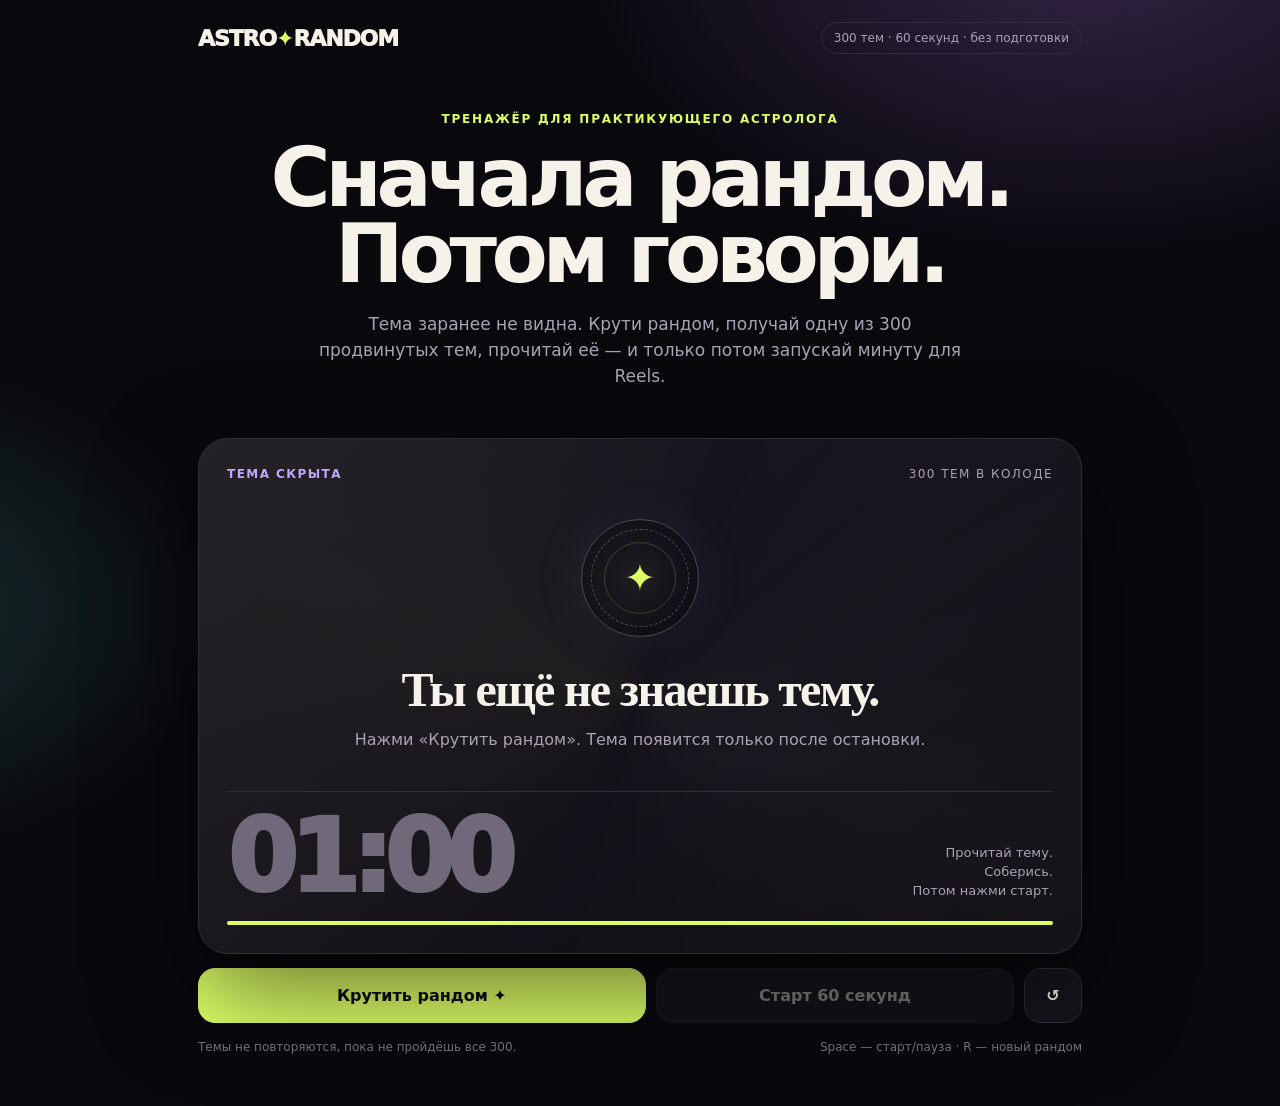
==== index.html @ f0e0048f "Turn Astro Speak into 300-topic random spinner" ====
<!doctype html>
<html lang="ru">
<head>
<meta charset="utf-8">
<meta name="viewport" content="width=device-width,initial-scale=1,viewport-fit=cover">
<meta name="theme-color" content="#09080d">
<title>Астрология Рандом — 300 тем для Reels</title>
<meta name="description" content="Рандомайзер из 300 продвинутых астрологических тем: вытягивай тему и говори 60 секунд.">
<style>
:root{
  --bg:#09080d;--panel:#15121b;--panel2:#1d1825;--text:#f6f1e9;--muted:#aaa2b3;
  --line:#332c3d;--acid:#ddff66;--hot:#ff756d;--violet:#bea8ff;--gold:#ffd37b;
}
*{box-sizing:border-box}
html{background:var(--bg)}
body{margin:0;min-height:100vh;color:var(--text);background:
radial-gradient(850px 520px at 85% -5%,#332546 0%,transparent 62%),
radial-gradient(700px 480px at -12% 55%,#173030 0%,transparent 55%),var(--bg);
font-family:Inter,ui-sans-serif,system-ui,-apple-system,BlinkMacSystemFont,"Segoe UI",sans-serif}
button{font:inherit}
.wrap{max-width:920px;margin:0 auto;padding:22px 18px 50px}
header{display:flex;align-items:center;justify-content:space-between;gap:16px}
.brand{font-weight:950;letter-spacing:-.05em;font-size:22px}.brand b{color:var(--acid)}
.badge{border:1px solid var(--line);border-radius:999px;color:var(--muted);font-size:12px;padding:8px 12px}
.hero{text-align:center;padding:58px 0 26px}
.kicker{color:var(--acid);font-size:12px;letter-spacing:.15em;text-transform:uppercase;font-weight:900}
h1{font-size:clamp(42px,8vw,82px);line-height:.93;letter-spacing:-.065em;margin:14px auto 18px;max-width:820px}
.lead{font-size:17px;line-height:1.55;color:var(--muted);max-width:650px;margin:0 auto}
.game{margin-top:22px}
.stage{position:relative;min-height:470px;border:1px solid var(--line);border-radius:30px;padding:28px;overflow:hidden;
background:linear-gradient(145deg,rgba(29,25,37,.98),rgba(13,12,17,.99));box-shadow:0 38px 100px #0008}
.stage:before{content:"";position:absolute;inset:-35%;background:conic-gradient(from 20deg,transparent,#ffffff08,transparent,#dfff660b,transparent);animation:ambient 14s linear infinite;pointer-events:none}
@keyframes ambient{to{transform:rotate(360deg)}}
.topline{position:relative;z-index:2;display:flex;justify-content:space-between;gap:16px;color:var(--muted);font-size:12px;text-transform:uppercase;letter-spacing:.12em}
.topline strong{color:var(--violet)}
.center{position:relative;z-index:2;min-height:310px;display:flex;flex-direction:column;align-items:center;justify-content:center;text-align:center}
.orb{width:118px;height:118px;border-radius:50%;border:1px solid #51465e;display:grid;place-items:center;margin-bottom:28px;position:relative;
box-shadow:inset 0 0 35px #0007,0 0 60px #bea8ff12}
.orb:before,.orb:after{content:"";position:absolute;border-radius:50%;border:1px dashed #554861}
.orb:before{inset:9px}.orb:after{inset:22px;border-style:solid;border-color:#dfff6633}
.orb .glyph{font-size:38px;color:var(--acid);filter:drop-shadow(0 0 14px #dfff6644)}
.orb.spinning{animation:spin .48s linear infinite}
.orb.spinning:before{animation:spinReverse .8s linear infinite}
@keyframes spin{to{transform:rotate(360deg)}}@keyframes spinReverse{to{transform:rotate(-360deg)}}
.hidden-copy{max-width:650px}
.hidden-copy h2{font-family:Georgia,"Times New Roman",serif;font-size:clamp(30px,5vw,48px);line-height:1.06;margin:0 0 12px;letter-spacing:-.035em}
.hidden-copy p{margin:0;color:var(--muted);line-height:1.5}
.topic{font-family:Georgia,"Times New Roman",serif;font-size:clamp(29px,5vw,48px);line-height:1.08;letter-spacing:-.035em;max-width:780px;margin:0}
.topic.scramble{color:#d6cedd;filter:blur(1.5px);opacity:.75}
.category{margin-top:18px;color:var(--violet);font-size:12px;font-weight:900;letter-spacing:.12em;text-transform:uppercase}
.timerbox{position:relative;z-index:2;border-top:1px solid var(--line);padding-top:23px;display:flex;align-items:flex-end;justify-content:space-between;gap:18px}
.timer{font-variant-numeric:tabular-nums;font-size:clamp(58px,10vw,100px);font-weight:950;letter-spacing:-.075em;line-height:.86;color:#716979;transition:.18s}
.timer.ready{color:var(--text)}.timer.danger{color:var(--hot)}
.timerhint{text-align:right;color:var(--muted);font-size:13px;line-height:1.45}
.progress{position:relative;z-index:2;height:4px;background:#26212d;border-radius:99px;overflow:hidden;margin-top:20px}
.bar{height:100%;width:100%;background:var(--acid);transform-origin:left;transition:width .25s linear}
.actions{display:grid;grid-template-columns:1.25fr 1fr auto;gap:10px;margin-top:14px}
.btn{border-radius:17px;padding:17px 18px;font-weight:900;cursor:pointer;border:1px solid var(--line);transition:.18s}
.btn:disabled{opacity:.38;cursor:not-allowed}
.spinbtn{background:var(--acid);color:#0c0b0e;border-color:var(--acid)}
.spinbtn:active:not(:disabled){transform:scale(.99)}
.startbtn{background:#211b29;color:var(--text)}
.startbtn.running{background:var(--hot);color:#120909;border-color:var(--hot)}
.resetbtn{background:#17141c;color:var(--text);width:58px}
.under{display:flex;justify-content:space-between;gap:14px;margin-top:16px;color:#7c7482;font-size:12px;line-height:1.45}
.toast{position:fixed;left:50%;bottom:24px;transform:translate(-50%,20px);opacity:0;pointer-events:none;background:#f4efe7;color:#111;padding:10px 14px;border-radius:12px;font-size:13px;font-weight:900;transition:.2s;z-index:20}
.toast.show{opacity:1;transform:translate(-50%,0)}
@media(max-width:660px){
  .wrap{padding:17px 14px 38px}.hero{padding-top:42px}.badge{display:none}.stage{min-height:500px;border-radius:24px;padding:22px 18px}
  .center{min-height:335px}.orb{width:100px;height:100px}.timerhint{display:none}.actions{grid-template-columns:1fr 1fr}.spinbtn{grid-column:1/-1}.resetbtn{width:auto}
  .under{display:none}
}
</style>
</head>
<body>
<main class="wrap">
<header><div class="brand">ASTRO<b>✦</b>RANDOM</div><div class="badge">300 тем · 60 секунд · без подготовки</div></header>

<section class="hero">
  <div class="kicker">Тренажёр для практикующего астролога</div>
  <h1>Сначала рандом.<br>Потом говори.</h1>
  <p class="lead">Тема заранее не видна. Крути рандом, получай одну из 300 продвинутых тем, прочитай её — и только потом запускай минуту для Reels.</p>
</section>

<section class="game">
  <div class="stage">
    <div class="topline"><strong id="status">тема скрыта</strong><span id="count">300 тем в колоде</span></div>

    <div class="center">
      <div class="orb" id="orb"><div class="glyph">✦</div></div>
      <div class="hidden-copy" id="hidden">
        <h2>Ты ещё не знаешь тему.</h2>
        <p>Нажми «Крутить рандом». Тема появится только после остановки.</p>
      </div>
      <div id="revealed" hidden>
        <div class="topic" id="topic"></div>
        <div class="category" id="category"></div>
      </div>
    </div>

    <div class="timerbox">
      <div class="timer" id="timer">01:00</div>
      <div class="timerhint">Прочитай тему.<br>Соберись.<br>Потом нажми старт.</div>
    </div>
    <div class="progress"><div class="bar" id="bar"></div></div>
  </div>

  <div class="actions">
    <button class="btn spinbtn" id="spin">Крутить рандом ✦</button>
    <button class="btn startbtn" id="start" disabled>Старт 60 секунд</button>
    <button class="btn resetbtn" id="reset" title="Сбросить таймер">↺</button>
  </div>
  <div class="under">
    <span>Темы не повторяются, пока не пройдёшь все 300.</span>
    <span>Space — старт/пауза · R — новый рандом</span>
  </div>
</section>
</main>
<div class="toast" id="toast">Минута закончилась ✦</div>

<script>
const concepts = [
["Натал","планета на Асценденте"],["Натал","управитель Асцендента"],["Натал","стеллиум"],["Натал","пустой дом"],["Натал","интерсептированный знак"],
["Натал","планета без мажорных аспектов"],["Натал","анаретический градус"],["Натал","ретроградная натальная планета"],["Натал","угловая планета"],["Натал","планета в падающем доме"],
["Достоинства","обитель"],["Достоинства","экзальтация"],["Достоинства","изгнание"],["Достоинства","падение"],["Достоинства","взаимная рецепция"],
["Достоинства","цепочка диспозиторов"],["Достоинства","финальный диспозитор"],["Достоинства","сожжение"],["Достоинства","казими"],["Достоинства","планета вне лучей"],
["Аспекты","соединение"],["Аспекты","оппозиция"],["Аспекты","квадрат"],["Аспекты","трин"],["Аспекты","секстиль"],
["Аспекты","аппликационный аспект"],["Аспекты","сепарационный аспект"],["Аспекты","конфигурация тау-квадрат"],["Аспекты","большой тригон"],["Аспекты","йод"],
["Прогностика","транзит Сатурна"],["Прогностика","транзит Урана"],["Прогностика","транзит Нептуна"],["Прогностика","транзит Плутона"],["Прогностика","возврат Сатурна"],
["Прогностика","соляр"],["Прогностика","вторичные прогрессии"],["Прогностика","солярная дуга"],["Прогностика","годовые профекции"],["Прогностика","затмения"],
["Отношения","синастрия"],["Отношения","планеты партнёра в домах"],["Отношения","аспекты Венера—Марс"],["Отношения","аспекты Луна—Сатурн"],["Отношения","аспекты Меркурия в синастрии"],
["Отношения","композит"],["Отношения","карта Дэвисона"],["Отношения","Сатурн в синастрии"],["Отношения","лунные узлы в синастрии"],["Отношения","напряжённая синастрия"]
];

const angles = [
  function(x){return "Когда " + x + " переоценивают и начинают видеть в нём больше, чем карта реально показывает?";},
  function(x){return "В каком случае " + x + " недооценивают, хотя именно он меняет всю интерпретацию карты?";},
  function(x){return "Как объяснить клиенту " + x + " без астрологического жаргона и без потери смысла?";},
  function(x){return "Приведи пример, где " + x + " проявляется парадоксально и совсем не так, как ожидает новичок.";},
  function(x){return "Какой популярный миф про " + x + " ты бы разобрала публично — и чем заменила бы упрощённую трактовку?";},
  function(x){return "Какой контекст сильнее всего меняет трактовку такого показателя, как " + x + "?";}
];

const topics = [];
concepts.forEach(function(c){
  angles.forEach(function(make){
    topics.push({category:c[0], text:make(c[1])});
  });
});

let used = new Set();
let currentIndex = null;
let left = 60;
let ticking = false;
let timerId = null;
let spinning = false;

const $ = function(id){return document.getElementById(id);};

function formatTime(n){
  return "00:" + String(n).padStart(2,"0");
}
function renderTimer(){
  $("timer").textContent = left === 60 ? "01:00" : formatTime(left);
  $("timer").classList.toggle("danger", left <= 10 && left < 60);
  $("bar").style.width = (left/60*100) + "%";
}
function stopTimer(){
  clearInterval(timerId);
  timerId = null;
  ticking = false;
  $("start").classList.remove("running");
  $("start").textContent = left === 60 ? "Старт 60 секунд" : "Продолжить";
}
function resetTimer(){
  stopTimer();
  left = 60;
  renderTimer();
  $("start").textContent = "Старт 60 секунд";
}
function chooseUnused(){
  let available = [];
  for(let i=0;i<topics.length;i++){ if(!used.has(i)) available.push(i); }
  if(!available.length){ used.clear(); available = topics.map(function(_,i){return i;}); }
  return available[Math.floor(Math.random()*available.length)];
}
function fakeTopic(){
  return topics[Math.floor(Math.random()*topics.length)].text;
}
function spin(){
  if(spinning) return;
  spinning = true;
  resetTimer();
  $("start").disabled = true;
  $("spin").disabled = true;
  $("status").textContent = "крутим рандом…";
  $("hidden").hidden = true;
  $("revealed").hidden = false;
  $("category").textContent = "";
  $("topic").classList.add("scramble");
  $("orb").classList.add("spinning");

  let ticks = 0;
  const shuffle = setInterval(function(){
    $("topic").textContent = fakeTopic();
    ticks++;
    if(ticks >= 13){
      clearInterval(shuffle);
      currentIndex = chooseUnused();
      used.add(currentIndex);
      const item = topics[currentIndex];
      $("topic").textContent = item.text;
      $("topic").classList.remove("scramble");
      $("category").textContent = item.category;
      $("status").textContent = "тема выпала";
      $("count").textContent = "осталось без повторов: " + (topics.length - used.size);
      $("orb").classList.remove("spinning");
      $("start").disabled = false;
      $("spin").disabled = false;
      $("spin").textContent = "Крутить ещё ✦";
      $("timer").classList.add("ready");
      spinning = false;
    }
  },105);
}
function toggleTimer(){
  if($("start").disabled || spinning) return;
  if(ticking){ stopTimer(); return; }
  if(left <= 0){ left = 60; renderTimer(); }
  ticking = true;
  $("start").textContent = "Пауза";
  $("start").classList.add("running");
  timerId = setInterval(function(){
    left--;
    renderTimer();
    if(left <= 0){
      clearInterval(timerId);
      timerId = null;
      ticking = false;
      $("start").classList.remove("running");
      $("start").textContent = "Ещё дубль";
      showToast();
      if(navigator.vibrate) navigator.vibrate([120,80,120]);
    }
  },1000);
}
function showToast(){
  const t = $("toast");
  t.classList.add("show");
  setTimeout(function(){t.classList.remove("show");},2200);
}

$("spin").onclick = spin;
$("start").onclick = toggleTimer;
$("reset").onclick = resetTimer;
document.addEventListener("keydown",function(e){
  if(e.code === "Space"){ e.preventDefault(); toggleTimer(); }
  if(e.key.toLowerCase() === "r") spin();
});
renderTimer();
</script>
</body>
</html>
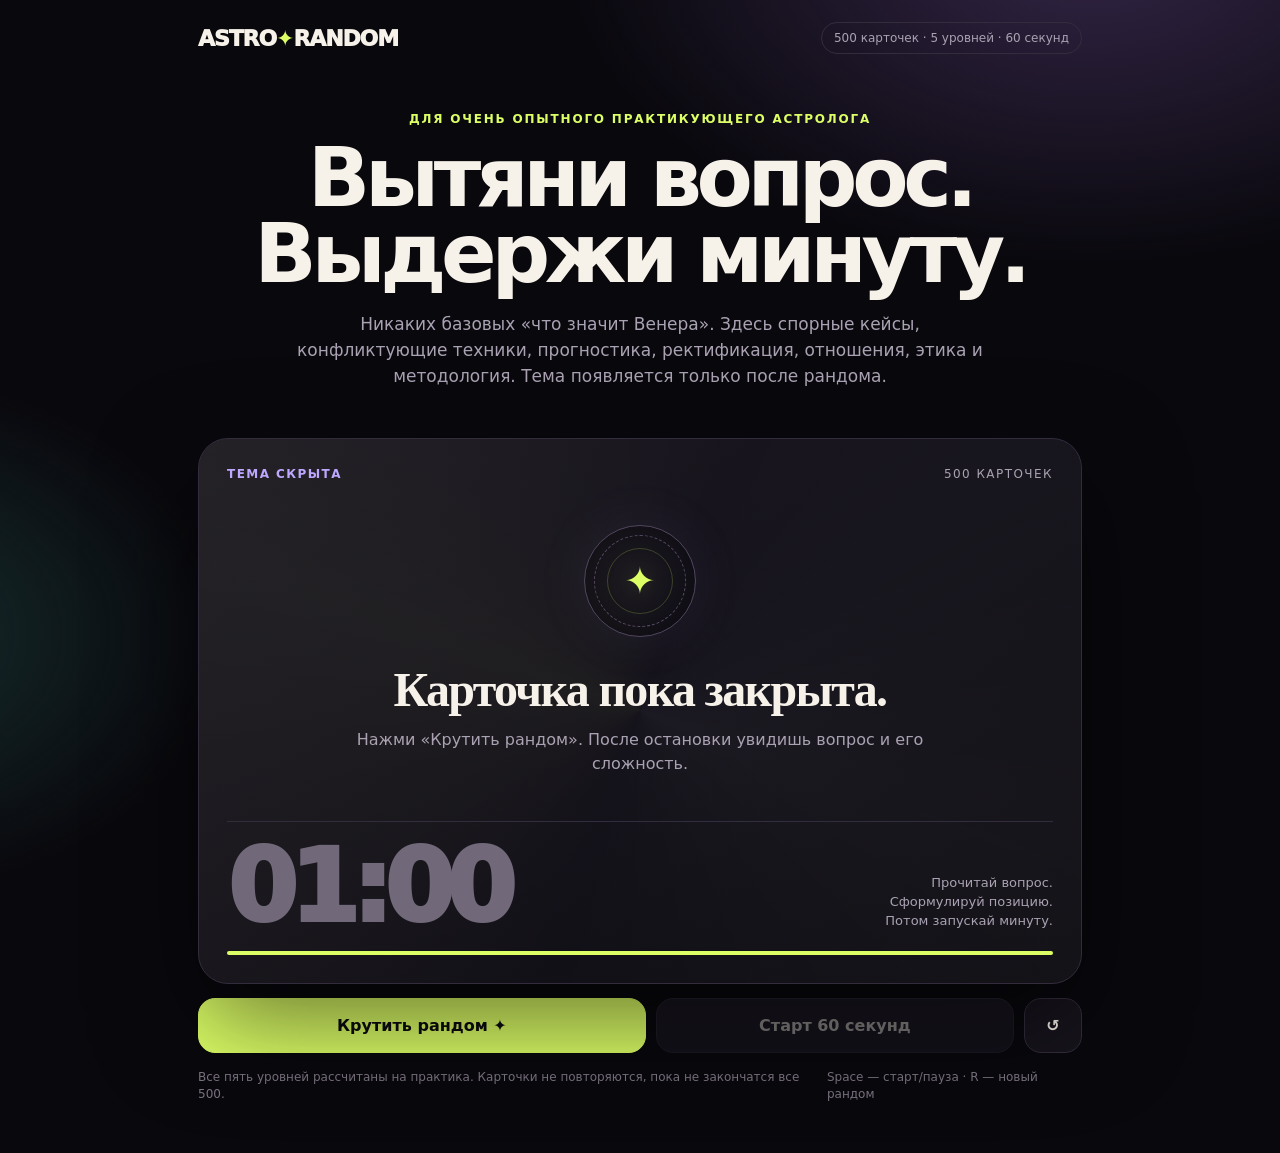
==== commit f30ee569: "Expand expert deck to 500 cards with five difficulty levels" ====
--- a/index.html
+++ b/index.html
@@ -4,114 +4,90 @@
 <meta charset="utf-8">
 <meta name="viewport" content="width=device-width,initial-scale=1,viewport-fit=cover">
 <meta name="theme-color" content="#09080d">
-<title>Астрология Рандом — 300 тем для Reels</title>
-<meta name="description" content="Рандомайзер из 300 продвинутых астрологических тем: вытягивай тему и говори 60 секунд.">
+<title>Astro Random — 500 тем для сильного астролога</title>
+<meta name="description" content="500 сложных тем для практикующего астролога: случайный вопрос, пять уровней сложности и 60 секунд на ответ.">
 <style>
-:root{
-  --bg:#09080d;--panel:#15121b;--panel2:#1d1825;--text:#f6f1e9;--muted:#aaa2b3;
-  --line:#332c3d;--acid:#ddff66;--hot:#ff756d;--violet:#bea8ff;--gold:#ffd37b;
-}
+:root{--bg:#09080d;--panel:#15121b;--text:#f6f1e9;--muted:#aaa2b3;--line:#332c3d;--acid:#ddff66;--hot:#ff756d;--violet:#bea8ff}
 *{box-sizing:border-box}
 html{background:var(--bg)}
 body{margin:0;min-height:100vh;color:var(--text);background:
 radial-gradient(850px 520px at 85% -5%,#332546 0%,transparent 62%),
 radial-gradient(700px 480px at -12% 55%,#173030 0%,transparent 55%),var(--bg);
 font-family:Inter,ui-sans-serif,system-ui,-apple-system,BlinkMacSystemFont,"Segoe UI",sans-serif}
-button{font:inherit}
-.wrap{max-width:920px;margin:0 auto;padding:22px 18px 50px}
+button{font:inherit}.wrap{max-width:920px;margin:0 auto;padding:22px 18px 50px}
 header{display:flex;align-items:center;justify-content:space-between;gap:16px}
 .brand{font-weight:950;letter-spacing:-.05em;font-size:22px}.brand b{color:var(--acid)}
 .badge{border:1px solid var(--line);border-radius:999px;color:var(--muted);font-size:12px;padding:8px 12px}
-.hero{text-align:center;padding:58px 0 26px}
-.kicker{color:var(--acid);font-size:12px;letter-spacing:.15em;text-transform:uppercase;font-weight:900}
+.hero{text-align:center;padding:58px 0 26px}.kicker{color:var(--acid);font-size:12px;letter-spacing:.15em;text-transform:uppercase;font-weight:900}
 h1{font-size:clamp(42px,8vw,82px);line-height:.93;letter-spacing:-.065em;margin:14px auto 18px;max-width:820px}
-.lead{font-size:17px;line-height:1.55;color:var(--muted);max-width:650px;margin:0 auto}
+.lead{font-size:17px;line-height:1.55;color:var(--muted);max-width:690px;margin:0 auto}
 .game{margin-top:22px}
-.stage{position:relative;min-height:470px;border:1px solid var(--line);border-radius:30px;padding:28px;overflow:hidden;
-background:linear-gradient(145deg,rgba(29,25,37,.98),rgba(13,12,17,.99));box-shadow:0 38px 100px #0008}
+.stage{position:relative;min-height:500px;border:1px solid var(--line);border-radius:30px;padding:28px;overflow:hidden;background:linear-gradient(145deg,rgba(29,25,37,.98),rgba(13,12,17,.99));box-shadow:0 38px 100px #0008}
 .stage:before{content:"";position:absolute;inset:-35%;background:conic-gradient(from 20deg,transparent,#ffffff08,transparent,#dfff660b,transparent);animation:ambient 14s linear infinite;pointer-events:none}
 @keyframes ambient{to{transform:rotate(360deg)}}
 .topline{position:relative;z-index:2;display:flex;justify-content:space-between;gap:16px;color:var(--muted);font-size:12px;text-transform:uppercase;letter-spacing:.12em}
 .topline strong{color:var(--violet)}
-.center{position:relative;z-index:2;min-height:310px;display:flex;flex-direction:column;align-items:center;justify-content:center;text-align:center}
-.orb{width:118px;height:118px;border-radius:50%;border:1px solid #51465e;display:grid;place-items:center;margin-bottom:28px;position:relative;
-box-shadow:inset 0 0 35px #0007,0 0 60px #bea8ff12}
-.orb:before,.orb:after{content:"";position:absolute;border-radius:50%;border:1px dashed #554861}
-.orb:before{inset:9px}.orb:after{inset:22px;border-style:solid;border-color:#dfff6633}
+.center{position:relative;z-index:2;min-height:340px;display:flex;flex-direction:column;align-items:center;justify-content:center;text-align:center}
+.orb{width:112px;height:112px;border-radius:50%;border:1px solid #51465e;display:grid;place-items:center;margin-bottom:28px;position:relative;box-shadow:inset 0 0 35px #0007,0 0 60px #bea8ff12}
+.orb:before,.orb:after{content:"";position:absolute;border-radius:50%;border:1px dashed #554861}.orb:before{inset:9px}.orb:after{inset:22px;border-style:solid;border-color:#dfff6633}
 .orb .glyph{font-size:38px;color:var(--acid);filter:drop-shadow(0 0 14px #dfff6644)}
-.orb.spinning{animation:spin .48s linear infinite}
-.orb.spinning:before{animation:spinReverse .8s linear infinite}
+.orb.spinning{animation:spin .48s linear infinite}.orb.spinning:before{animation:spinReverse .8s linear infinite}
 @keyframes spin{to{transform:rotate(360deg)}}@keyframes spinReverse{to{transform:rotate(-360deg)}}
-.hidden-copy{max-width:650px}
-.hidden-copy h2{font-family:Georgia,"Times New Roman",serif;font-size:clamp(30px,5vw,48px);line-height:1.06;margin:0 0 12px;letter-spacing:-.035em}
+.hidden-copy{max-width:650px}.hidden-copy h2{font-family:Georgia,"Times New Roman",serif;font-size:clamp(30px,5vw,48px);line-height:1.06;margin:0 0 12px;letter-spacing:-.035em}
 .hidden-copy p{margin:0;color:var(--muted);line-height:1.5}
-.topic{font-family:Georgia,"Times New Roman",serif;font-size:clamp(29px,5vw,48px);line-height:1.08;letter-spacing:-.035em;max-width:780px;margin:0}
-.topic.scramble{color:#d6cedd;filter:blur(1.5px);opacity:.75}
-.category{margin-top:18px;color:var(--violet);font-size:12px;font-weight:900;letter-spacing:.12em;text-transform:uppercase}
+.topic{font-family:Georgia,"Times New Roman",serif;font-size:clamp(27px,4.8vw,45px);line-height:1.1;letter-spacing:-.035em;max-width:800px;margin:0}
+.topic.scramble{color:#d6cedd;filter:blur(1.5px);opacity:.72}
+.difficulty{display:inline-flex;margin-top:20px;padding:8px 12px;border:1px solid #5a4d69;border-radius:999px;color:var(--violet);font-size:12px;font-weight:950;letter-spacing:.11em;text-transform:uppercase}
 .timerbox{position:relative;z-index:2;border-top:1px solid var(--line);padding-top:23px;display:flex;align-items:flex-end;justify-content:space-between;gap:18px}
-.timer{font-variant-numeric:tabular-nums;font-size:clamp(58px,10vw,100px);font-weight:950;letter-spacing:-.075em;line-height:.86;color:#716979;transition:.18s}
-.timer.ready{color:var(--text)}.timer.danger{color:var(--hot)}
+.timer{font-variant-numeric:tabular-nums;font-size:clamp(58px,10vw,100px);font-weight:950;letter-spacing:-.075em;line-height:.86;color:#716979;transition:.18s}.timer.ready{color:var(--text)}.timer.danger{color:var(--hot)}
 .timerhint{text-align:right;color:var(--muted);font-size:13px;line-height:1.45}
-.progress{position:relative;z-index:2;height:4px;background:#26212d;border-radius:99px;overflow:hidden;margin-top:20px}
-.bar{height:100%;width:100%;background:var(--acid);transform-origin:left;transition:width .25s linear}
+.progress{position:relative;z-index:2;height:4px;background:#26212d;border-radius:99px;overflow:hidden;margin-top:20px}.bar{height:100%;width:100%;background:var(--acid);transform-origin:left;transition:width .25s linear}
 .actions{display:grid;grid-template-columns:1.25fr 1fr auto;gap:10px;margin-top:14px}
-.btn{border-radius:17px;padding:17px 18px;font-weight:900;cursor:pointer;border:1px solid var(--line);transition:.18s}
-.btn:disabled{opacity:.38;cursor:not-allowed}
-.spinbtn{background:var(--acid);color:#0c0b0e;border-color:var(--acid)}
-.spinbtn:active:not(:disabled){transform:scale(.99)}
-.startbtn{background:#211b29;color:var(--text)}
-.startbtn.running{background:var(--hot);color:#120909;border-color:var(--hot)}
+.btn{border-radius:17px;padding:17px 18px;font-weight:900;cursor:pointer;border:1px solid var(--line);transition:.18s}.btn:disabled{opacity:.38;cursor:not-allowed}
+.spinbtn{background:var(--acid);color:#0c0b0e;border-color:var(--acid)}.spinbtn:active:not(:disabled){transform:scale(.99)}
+.startbtn{background:#211b29;color:var(--text)}.startbtn.running{background:var(--hot);color:#120909;border-color:var(--hot)}
 .resetbtn{background:#17141c;color:var(--text);width:58px}
 .under{display:flex;justify-content:space-between;gap:14px;margin-top:16px;color:#7c7482;font-size:12px;line-height:1.45}
-.toast{position:fixed;left:50%;bottom:24px;transform:translate(-50%,20px);opacity:0;pointer-events:none;background:#f4efe7;color:#111;padding:10px 14px;border-radius:12px;font-size:13px;font-weight:900;transition:.2s;z-index:20}
-.toast.show{opacity:1;transform:translate(-50%,0)}
-@media(max-width:660px){
-  .wrap{padding:17px 14px 38px}.hero{padding-top:42px}.badge{display:none}.stage{min-height:500px;border-radius:24px;padding:22px 18px}
-  .center{min-height:335px}.orb{width:100px;height:100px}.timerhint{display:none}.actions{grid-template-columns:1fr 1fr}.spinbtn{grid-column:1/-1}.resetbtn{width:auto}
-  .under{display:none}
-}
+.toast{position:fixed;left:50%;bottom:24px;transform:translate(-50%,20px);opacity:0;pointer-events:none;background:#f4efe7;color:#111;padding:10px 14px;border-radius:12px;font-size:13px;font-weight:900;transition:.2s;z-index:20}.toast.show{opacity:1;transform:translate(-50%,0)}
+@media(max-width:660px){.wrap{padding:17px 14px 38px}.hero{padding-top:42px}.badge{display:none}.stage{min-height:520px;border-radius:24px;padding:22px 18px}.center{min-height:360px}.orb{width:96px;height:96px}.timerhint{display:none}.actions{grid-template-columns:1fr 1fr}.spinbtn{grid-column:1/-1}.resetbtn{width:auto}.under{display:none}}
 </style>
 </head>
 <body>
 <main class="wrap">
-<header><div class="brand">ASTRO<b>✦</b>RANDOM</div><div class="badge">300 тем · 60 секунд · без подготовки</div></header>
-
+<header><div class="brand">ASTRO<b>✦</b>RANDOM</div><div class="badge">500 карточек · 5 уровней · 60 секунд</div></header>
 <section class="hero">
-  <div class="kicker">Тренажёр для практикующего астролога</div>
-  <h1>Сначала рандом.<br>Потом говори.</h1>
-  <p class="lead">Тема заранее не видна. Крути рандом, получай одну из 300 продвинутых тем, прочитай её — и только потом запускай минуту для Reels.</p>
+  <div class="kicker">Для очень опытного практикующего астролога</div>
+  <h1>Вытяни вопрос.<br>Выдержи минуту.</h1>
+  <p class="lead">Никаких базовых «что значит Венера». Здесь спорные кейсы, конфликтующие техники, прогностика, ректификация, отношения, этика и методология. Тема появляется только после рандома.</p>
 </section>
 
 <section class="game">
   <div class="stage">
-    <div class="topline"><strong id="status">тема скрыта</strong><span id="count">300 тем в колоде</span></div>
-
+    <div class="topline"><strong id="status">тема скрыта</strong><span id="count">500 карточек</span></div>
     <div class="center">
       <div class="orb" id="orb"><div class="glyph">✦</div></div>
       <div class="hidden-copy" id="hidden">
-        <h2>Ты ещё не знаешь тему.</h2>
-        <p>Нажми «Крутить рандом». Тема появится только после остановки.</p>
+        <h2>Карточка пока закрыта.</h2>
+        <p>Нажми «Крутить рандом». После остановки увидишь вопрос и его сложность.</p>
       </div>
       <div id="revealed" hidden>
         <div class="topic" id="topic"></div>
-        <div class="category" id="category"></div>
+        <div class="difficulty" id="difficulty"></div>
       </div>
     </div>
-
     <div class="timerbox">
       <div class="timer" id="timer">01:00</div>
-      <div class="timerhint">Прочитай тему.<br>Соберись.<br>Потом нажми старт.</div>
+      <div class="timerhint">Прочитай вопрос.<br>Сформулируй позицию.<br>Потом запускай минуту.</div>
     </div>
     <div class="progress"><div class="bar" id="bar"></div></div>
   </div>
-
   <div class="actions">
     <button class="btn spinbtn" id="spin">Крутить рандом ✦</button>
     <button class="btn startbtn" id="start" disabled>Старт 60 секунд</button>
     <button class="btn resetbtn" id="reset" title="Сбросить таймер">↺</button>
   </div>
   <div class="under">
-    <span>Темы не повторяются, пока не пройдёшь все 300.</span>
+    <span>Все пять уровней рассчитаны на практика. Карточки не повторяются, пока не закончатся все 500.</span>
     <span>Space — старт/пауза · R — новый рандом</span>
   </div>
 </section>
@@ -119,34 +95,200 @@
 <div class="toast" id="toast">Минута закончилась ✦</div>
 
 <script>
-const concepts = [
-["Натал","планета на Асценденте"],["Натал","управитель Асцендента"],["Натал","стеллиум"],["Натал","пустой дом"],["Натал","интерсептированный знак"],
-["Натал","планета без мажорных аспектов"],["Натал","анаретический градус"],["Натал","ретроградная натальная планета"],["Натал","угловая планета"],["Натал","планета в падающем доме"],
-["Достоинства","обитель"],["Достоинства","экзальтация"],["Достоинства","изгнание"],["Достоинства","падение"],["Достоинства","взаимная рецепция"],
-["Достоинства","цепочка диспозиторов"],["Достоинства","финальный диспозитор"],["Достоинства","сожжение"],["Достоинства","казими"],["Достоинства","планета вне лучей"],
-["Аспекты","соединение"],["Аспекты","оппозиция"],["Аспекты","квадрат"],["Аспекты","трин"],["Аспекты","секстиль"],
-["Аспекты","аппликационный аспект"],["Аспекты","сепарационный аспект"],["Аспекты","конфигурация тау-квадрат"],["Аспекты","большой тригон"],["Аспекты","йод"],
-["Прогностика","транзит Сатурна"],["Прогностика","транзит Урана"],["Прогностика","транзит Нептуна"],["Прогностика","транзит Плутона"],["Прогностика","возврат Сатурна"],
-["Прогностика","соляр"],["Прогностика","вторичные прогрессии"],["Прогностика","солярная дуга"],["Прогностика","годовые профекции"],["Прогностика","затмения"],
-["Отношения","синастрия"],["Отношения","планеты партнёра в домах"],["Отношения","аспекты Венера—Марс"],["Отношения","аспекты Луна—Сатурн"],["Отношения","аспекты Меркурия в синастрии"],
-["Отношения","композит"],["Отношения","карта Дэвисона"],["Отношения","Сатурн в синастрии"],["Отношения","лунные узлы в синастрии"],["Отношения","напряжённая синастрия"]
+const cores = [
+"дневная карта: Марс вне секты эссенциально силён, но стоит в двенадцатом доме и управляет десятым",
+"ночная карта: Сатурн вне секты угловой, в собственном знаке и связан с управителем Асцендента",
+"взаимная рецепция двух эссенциально слабых планет, одна угловая, другая кадентная",
+"финальный диспозитор силён по знаку, но поражён малефиком и не видит Асцендент",
+"цепочка диспозиторов замыкается в петлю из трёх планет без очевидного финального управителя",
+"управитель Асцендента в изгнании, но в угловом доме, в своей терме и получает точный трин от бенефика",
+"планета казими одновременно управляет восьмым домом и является господином года по профекции",
+"сожжённая планета находится в своём знаке и образует точный аспект с углом",
+"ретроградная планета управляет двумя ключевыми домами и в прогрессиях разворачивается директно",
+"планета без мажорных аспектов при этом управляет Асцендентом и МС",
+"планета вне границ склонения стоит на углу и повторяет тему в прогностике",
+"Луна без курса по одному определению, но с применяющимся аспектом по другому орбису",
+"аппликационный аспект есть по градусам, но отсутствует знаковое видение между планетами",
+"сепарационный аспект описывает событие точнее, чем ближайший аппликационный",
+"перевод света соединяет двух сигнификаторов, которые сами друг друга не видят",
+"собирание света происходит через планету, которая сама эссенциально слаба",
+"рефранация отменяет точный аспект буквально за минуты дуги",
+"запрет аспекту создаёт третья планета с неоднозначной ролью в вопросе",
+"антисcia даёт точное совпадение там, где обычных аспектов нет",
+"контрантисcia дублирует напряжение, уже видимое по управителям домов",
+"термы и триплицитет дают планете поддержку, которой не видно по обители и экзальтации",
+"планета одновременно в падении и в своей терме, но угловая и быстрая",
+"малефик в своём планетарном месте радости, но вне секты",
+"бенефик в кадентном доме в изгнании, но в сексте и поддержан рецепцией",
+"планета получает и бонификацию, и повреждение от разных факторов одинаковой точности",
+"управитель дома в отвращении к собственному дому по знакам",
+"управитель первого дома не видит Асцендент, но находится в первом доме по квадрантной системе",
+"целознаковый дом и квадрантный дом дают планете разные тематические роли",
+"смена системы домов переносит стеллиум через куспид и меняет карьерную интерпретацию",
+"производные дома дают ответ, противоречащий прямому чтению натальной карты",
+"Парс Фортуны силён по дому, но его управитель повреждён и ретрограден",
+"Парс Духа и Парс Фортуны активируются одновременно, но описывают разные жизненные сюжеты",
+"пренатальная сизигия попадает на натальный угол и включается дирекциями",
+"лунные узлы тесно соединены с управителями первого и седьмого домов",
+"интерсептированный знак содержит управителя МС и включается транзитом медленной планеты",
+"анаретический градус повторяется у управителя Асцендента и в прогрессиях",
+"фиксированная звезда в точном соединении с МС, но без повторения темы остальной картой",
+"несколько ярких звездных соединений создают соблазн объяснить ими всю биографию",
+"альмутен карты не совпадает ни с управителем Асцендента, ни с самой угловой планетой",
+"современный «доминирующий фактор» и традиционный иерархический подход дают разные центры карты",
+
+"годовая профекция выводит вперёд слабого натального управителя, а соляр делает его угловым",
+"управитель года в соляре силён, но транзиты к его натальной позиции противоречивы",
+"соляр при релокации радикально меняет углы, а реальные события уже частично начались до дня рождения",
+"возврат Солнца даёт яркую тему, которой нет ни в профекции, ни в дирекциях",
+"вторичная прогрессия Луны активирует тему за месяцы до точного внешнего события",
+"прогрессивная Луна меняет знак одновременно с точным транзитом Сатурна к углу",
+"прогрессивная планета разворачивается стационарно после десятилетий ретроградности",
+"прогрессивное новолуние начинается в период внешней стагнации, а не нового старта",
+"прогрессивное полнолуние совпадает с завершением цикла, но не с видимым событием",
+"солярная дуга к углу точна, но транзиты и профекции молчат",
+"солярная дуга и вторичная прогрессия дают один символ, но разные сроки",
+"первичная дирекция указывает событие на год раньше остальных техник",
+"профекция и фирдар одновременно активируют разных управителей одной темы",
+"зодиакальное освобождение даёт переход уровня, который субъективно ощущается как анти-кульминация",
+"лунар показывает событие точнее соляра, но противоречит общему годовому фону",
+"затмение попадает на натальную планету, но нет поддерживающих активаций управителей",
+"затмение активирует ось домов, которая уже включена профекцией и дирекцией",
+"медленный транзит проходит точку трижды, а событие происходит не на точности, а между проходами",
+"стационарный транзит медленной планеты создаёт долгий фон без одного очевидного события",
+"ретроградный проход транзита оказывается событийнее первого директного",
+"транзит Сатурна выглядит ограничивающим, но параллельно Юпитер расширяет ту же тему",
+"транзит Урана ломает структуру, которую соляр описывает как стабилизацию",
+"транзит Нептуна к управителю Асцендента совпадает и с творческим ростом, и с потерей ориентиров",
+"транзит Плутона к управителю МС идёт годы, но карьерный разворот происходит одномоментно",
+"возврат Сатурна проходит без кризиса, но с тихой сменой обязательств",
+"оппозиция Урана приходится на период добровольной стабильности и отказа от перемен",
+"возврат Юпитера совпадает с сокращением возможностей, а не расширением",
+"цикл Юпитер–Сатурн активирует натальную конфигурацию, но в личной жизни почти незаметен",
+"ингресс-карта описывает общественный фон, который плохо ложится на индивидуальные события клиента",
+"несколько прогностических техник дают одно окно, но каждая символизирует разный тип события",
+
+"в синастрии сильный Сатурн связывает пару, но одновременно создаёт хроническую фрустрацию",
+"аспекты Венера–Марс дают сильную химию, а управители первого и седьмого домов почти не связаны",
+"точные контакты Луны и Сатурна сочетают надёжность, страх и эмоциональную сдержанность",
+"лунные узлы в синастрии яркие, но бытовая совместимость по остальной карте слабая",
+"планеты партнёра заполняют седьмой дом, но управитель седьмого остаётся практически неактивным",
+"углы партнёров точно соединены, но личные планеты почти не аспектируют друг друга",
+"композитное Солнце сильно, а управитель Асцендента композита повреждён",
+"композитный Сатурн угловой и стабилизирует союз ценой жёсткости",
+"карта Дэвисона и композит дают разные акценты на одной и той же проблеме пары",
+"прогрессивный композит показывает кризис раньше, чем индивидуальные прогрессии партнёров",
+"отношения субъективно интенсивны, а классические показатели долгосрочности слабы",
+"отношения устойчивы много лет при синастрии, которую учебник назвал бы тяжёлой",
+"один партнёр переживает связь как судьбоносную, а второй как обычную — при одной синастрии",
+"семейные карты нескольких поколений повторяют один и тот же планетарный паттерн",
+"клиент просит ответить «мы совместимы или нет», а карта показывает разные типы совместимости",
+
+"ректификация опирается на три события, каждое тянет время рождения в разные стороны",
+"известен только двухчасовой диапазон рождения, а биографические события плохо датированы",
+"одна версия времени прекрасно объясняет прошлое, но проваливает проверку на новых событиях",
+"близнецы с разницей в несколько минут проживают заметно разные сюжеты при почти одинаковых картах",
+"биография клиента противоречит самому очевидному натальному показателю",
+"клиент заранее сообщает интерпретацию своего аспекта, и она легко заражает чтение карты",
+"после консультации прогноз сбылся по форме, но оказался бесполезен по смыслу",
+"прогноз не сбылся буквально, но помог клиенту принять более удачное решение",
+"астрологическая гипотеза объясняет прошлое только после того, как событие уже известно",
+"несколько техник добавляются до тех пор, пока одна из них не подтверждает желаемый вывод",
+"два сильных астролога дают противоположные трактовки одной и той же конфигурации",
+"традиционная и психологическая школы используют один символ, но говорят о разных уровнях реальности",
+"клиент требует точную дату там, где техники дают только широкое окно",
+"клиент хочет знать исход медицинской ситуации, а астролог не имеет медицинской квалификации",
+"клиент просит прогноз смерти другого человека",
+"клиент спрашивает о беременности и воспринимает астрологический ответ как медицинский факт",
+"клиент принимает серьёзное финансовое решение исключительно по прогнозу",
+"клиент начинает зависеть от консультаций и проверяет каждый шаг по транзитам",
+"астролог замечает, что говорит более уверенно, чем позволяют данные карты",
+"удачный прогноз усиливает уверенность в методе сильнее, чем серия тихих промахов",
+"редкое событие интерпретируется без учёта базовой вероятности его появления",
+"символическая связь выглядит убедительно, но непонятно, что могло бы её опровергнуть",
+"одна техника работает эффектно на нескольких кейсах, но нет систематической проверки на всей практике",
+"искусственный интеллект генерирует правдоподобную трактовку, не различая сильные и слабые свидетельства",
+"автоматический расчёт техники точен математически, но интерпретационная модель остаётся непрозрачной",
+"астролог выбирает между красивой цельной историей и несколькими менее эффектными, но проверяемыми гипотезами"
 ];
 
-const angles = [
-  function(x){return "Когда " + x + " переоценивают и начинают видеть в нём больше, чем карта реально показывает?";},
-  function(x){return "В каком случае " + x + " недооценивают, хотя именно он меняет всю интерпретацию карты?";},
-  function(x){return "Как объяснить клиенту " + x + " без астрологического жаргона и без потери смысла?";},
-  function(x){return "Приведи пример, где " + x + " проявляется парадоксально и совсем не так, как ожидает новичок.";},
-  function(x){return "Какой популярный миф про " + x + " ты бы разобрала публично — и чем заменила бы упрощённую трактовку?";},
-  function(x){return "Какой контекст сильнее всего меняет трактовку такого показателя, как " + x + "?";}
+const labels = [
+"1/5 · ПРОФИ",
+"2/5 · СЛОЖНО",
+"3/5 · ЭКСПЕРТ",
+"4/5 · МАСТЕР",
+"5/5 · ХАРДКОР"
 ];
 
+const lens = [
+[
+function(x){return "Ситуация: " + x + ". Что здесь важнее всего заметить, чтобы не скатиться в учебниковую трактовку?";},
+function(x){return "Ситуация: " + x + ". Какой фактор ты бы проверила первым — и почему именно он меняет чтение сильнее остальных?";},
+function(x){return "Ситуация: " + x + ". Где здесь главный риск переоценить один показатель и потерять архитектуру всей карты?";},
+function(x){return "Ситуация: " + x + ". Как бы ты сформулировала вывод для коллеги одной фразой, не упрощая смысл?";},
+function(x){return "Ситуация: " + x + ". Какой типичный профессиональный автоматизм здесь даст ошибку?";},
+function(x){return "Ситуация: " + x + ". Что в таком кейсе ты считаешь главным свидетельством, а что только фоном?";},
+function(x){return "Ситуация: " + x + ". Как меняется трактовка, если отказаться от идеи, что сильный показатель обязательно проявится буквально?";},
+function(x){return "Ситуация: " + x + ". Какой один контекст способен полностью переопределить значение этой конфигурации?";},
+function(x){return "Ситуация: " + x + ". Что ты сказала бы клиенту, а что оставила бы внутри профессиональной кухни?";},
+function(x){return "Ситуация: " + x + ". Как отличить реальную центральную тему от просто очень заметного символа?";}
+],
+[
+function(x){return "Ситуация: " + x + ". Назови два фактора, которые могут дать противоположные выводы, и объясни, как ты выбираешь между ними.";},
+function(x){return "Ситуация: " + x + ". Какой дополнительный слой карты ты подключишь, если базовая трактовка не совпадает с жизнью клиента?";},
+function(x){return "Ситуация: " + x + ". Где проходит граница между контекстуализацией и попыткой спасти неудобную трактовку?";},
+function(x){return "Ситуация: " + x + ". Как бы ты объяснила, почему один и тот же показатель у двух людей может дать разные события без фразы «всё индивидуально»?";},
+function(x){return "Ситуация: " + x + ". Что здесь важнее: качество сигнификатора, его положение, связь с домом или повтор темы? Расставь приоритеты.";},
+function(x){return "Ситуация: " + x + ". Какой контрпример из практики заставил бы тебя ослабить привычную трактовку?";},
+function(x){return "Ситуация: " + x + ". Какие данные клиента тебе нужны, чтобы интерпретация стала точнее, но не превратилась в подгонку?";},
+function(x){return "Ситуация: " + x + ". Если убрать самый яркий показатель, остаётся ли та же история в карте — и что это говорит о качестве вывода?";},
+function(x){return "Ситуация: " + x + ". Как ты отличаешь сильную сигнификацию от просто эффектного совпадения?";},
+function(x){return "Ситуация: " + x + ". Какую альтернативную трактовку ты обязана рассмотреть прежде, чем уверенно говорить клиенту свой основной вывод?";}
+],
+[
+function(x){return "Ситуация: " + x + ". Две техники дают противоположные ответы. Как ты строишь иерархию свидетельств, чтобы не выбирать удобное?";},
+function(x){return "Ситуация: " + x + ". Построй две конкурирующие гипотезы и назови наблюдение, которое различит их на практике.";},
+function(x){return "Ситуация: " + x + ". Если событие уже известно, как ты проверишь трактовку так, чтобы не использовать ретроспективное знание как костыль?";},
+function(x){return "Ситуация: " + x + ". Какая часть вывода здесь действительно следует из техники, а какая появляется из твоей интерпретационной школы?";},
+function(x){return "Ситуация: " + x + ". Как бы ты пересобрала чтение, если самый привычный для тебя метод намеренно запретить?";},
+function(x){return "Ситуация: " + x + ". Что должно повториться в других техниках, чтобы ты повысила уверенность с «возможно» до «вероятно»?";},
+function(x){return "Ситуация: " + x + ". Как различить символическое описание состояния и реальный прогностический сигнал события?";},
+function(x){return "Ситуация: " + x + ". В какой момент добавление ещё одной техники перестаёт повышать точность и начинает маскировать неопределённость?";},
+function(x){return "Ситуация: " + x + ". Какую ошибку здесь скорее совершит опытный астролог, чем новичок?";},
+function(x){return "Ситуация: " + x + ". Если твой основной вывод окажется неверным, какая вторая гипотеза лучше всего объяснит тот же набор свидетельств?";}
+],
+[
+function(x){return "Ситуация: " + x + ". Биография клиента противоречит твоей сильнейшей гипотезе. Как ты проверишь карту, технику и исходные данные по отдельности?";},
+function(x){return "Ситуация: " + x + ". Как бы ты провела профессиональный разбор после консультации: что считать попаданием, что промахом, а что невалидной проверкой?";},
+function(x){return "Ситуация: " + x + ". Какие три уровня интерпретации могут быть одновременно верными, но описывать разные слои одной реальности?";},
+function(x){return "Ситуация: " + x + ". Представь, что коллега той же квалификации уверенно утверждает обратное. На каком основании вы можете реально разрешить спор?";},
+function(x){return "Ситуация: " + x + ". Какая часть твоей уверенности здесь основана на правилах техники, какая на накопленной практике, а какая на интуиции?";},
+function(x){return "Ситуация: " + x + ". Как построить консультацию так, чтобы сложность карты не превратилась в поток оговорок, но и не возникла ложная определённость?";},
+function(x){return "Ситуация: " + x + ". Какие свидетельства ты сочтёшь независимыми подтверждениями, а какие на самом деле дублируют один и тот же фактор?";},
+function(x){return "Ситуация: " + x + ". Как бы ты объяснила сильному студенту, почему формально правильная техника здесь может дать практически плохой вывод?";},
+function(x){return "Ситуация: " + x + ". Что изменится в твоём выводе, если заранее запретить себе использовать биографию клиента для уточнения карты?";},
+function(x){return "Ситуация: " + x + ". Какую часть этой интерпретации ты готова защищать публично как метод, а какую назвала бы личной рабочей эвристикой?";}
+],
+[
+function(x){return "Ситуация: " + x + ". Защити позицию перед сильным оппонентом: что именно могло бы доказать, что твоя любимая трактовка здесь неверна?";},
+function(x){return "Ситуация: " + x + ". Построй три взаимоисключающие гипотезы и назови минимальный набор данных, который позволит выбрать одну, не подгоняя результат.";},
+function(x){return "Ситуация: " + x + ". Если все привычные подтверждения уже известны после события, как создать честную проверку прогностической силы этого показателя?";},
+function(x){return "Ситуация: " + x + ". Где здесь заканчивается интерпретация символа и начинается нефальсифицируемая история, которую можно объяснить чем угодно?";},
+function(x){return "Ситуация: " + x + ". Какой вывод останется устойчивым, если одновременно сменить систему домов, школу достоинств и прогностический метод?";},
+function(x){return "Ситуация: " + x + ". Как отделить реальный сигнал от коррелированных свидетельств, которые только создают иллюзию многократного подтверждения?";},
+function(x){return "Ситуация: " + x + ". Представь, что прогноз публичный и его будут оценивать до события. Что ты сформулируешь заранее, чтобы потом нельзя было переписать критерий успеха?";},
+function(x){return "Ситуация: " + x + ". Какой профессиональный принцип заставит тебя сказать «я не знаю», даже если карта соблазняет дать красивый уверенный ответ?";},
+function(x){return "Ситуация: " + x + ". Если твоя практика на сотне случаев противоречит классическому правилу, что ты меняешь первым: правило, метод отбора кейсов или собственную интерпретацию?";},
+function(x){return "Ситуация: " + x + ". Сформулируй минутную позицию так, чтобы в ней одновременно были тезис, граница применимости и один контрпример против самой себя.";}
+]
+];
+
 const topics = [];
-concepts.forEach(function(c){
-  angles.forEach(function(make){
-    topics.push({category:c[0], text:make(c[1])});
+for(let level=0; level<5; level++){
+  cores.forEach(function(core, i){
+    topics.push({difficulty:level+1, label:labels[level], text:lens[level][i%10](core)});
   });
-});
+}
 
 let used = new Set();
 let currentIndex = null;
@@ -157,105 +299,76 @@
 
 const $ = function(id){return document.getElementById(id);};
 
-function formatTime(n){
-  return "00:" + String(n).padStart(2,"0");
-}
 function renderTimer(){
-  $("timer").textContent = left === 60 ? "01:00" : formatTime(left);
+  $("timer").textContent = left === 60 ? "01:00" : "00:" + String(left).padStart(2,"0");
   $("timer").classList.toggle("danger", left <= 10 && left < 60);
   $("bar").style.width = (left/60*100) + "%";
 }
 function stopTimer(){
-  clearInterval(timerId);
-  timerId = null;
-  ticking = false;
+  clearInterval(timerId); timerId=null; ticking=false;
   $("start").classList.remove("running");
-  $("start").textContent = left === 60 ? "Старт 60 секунд" : "Продолжить";
+  $("start").textContent = left===60 ? "Старт 60 секунд" : "Продолжить";
 }
 function resetTimer(){
-  stopTimer();
-  left = 60;
-  renderTimer();
-  $("start").textContent = "Старт 60 секунд";
+  stopTimer(); left=60; renderTimer(); $("start").textContent="Старт 60 секунд";
 }
 function chooseUnused(){
-  let available = [];
-  for(let i=0;i<topics.length;i++){ if(!used.has(i)) available.push(i); }
-  if(!available.length){ used.clear(); available = topics.map(function(_,i){return i;}); }
+  let available=[];
+  for(let i=0;i<topics.length;i++){if(!used.has(i))available.push(i);}
+  if(!available.length){used.clear();available=topics.map(function(_,i){return i;});}
   return available[Math.floor(Math.random()*available.length)];
 }
-function fakeTopic(){
-  return topics[Math.floor(Math.random()*topics.length)].text;
-}
+function fakeTopic(){return topics[Math.floor(Math.random()*topics.length)].text;}
 function spin(){
-  if(spinning) return;
-  spinning = true;
-  resetTimer();
-  $("start").disabled = true;
-  $("spin").disabled = true;
-  $("status").textContent = "крутим рандом…";
-  $("hidden").hidden = true;
-  $("revealed").hidden = false;
-  $("category").textContent = "";
-  $("topic").classList.add("scramble");
-  $("orb").classList.add("spinning");
-
-  let ticks = 0;
-  const shuffle = setInterval(function(){
-    $("topic").textContent = fakeTopic();
+  if(spinning)return;
+  spinning=true; resetTimer();
+  $("start").disabled=true; $("spin").disabled=true;
+  $("status").textContent="крутим рандом…";
+  $("hidden").hidden=true; $("revealed").hidden=false;
+  $("difficulty").textContent="";
+  $("topic").classList.add("scramble"); $("orb").classList.add("spinning");
+  let ticks=0;
+  const shuffle=setInterval(function(){
+    $("topic").textContent=fakeTopic();
     ticks++;
-    if(ticks >= 13){
+    if(ticks>=14){
       clearInterval(shuffle);
-      currentIndex = chooseUnused();
-      used.add(currentIndex);
-      const item = topics[currentIndex];
-      $("topic").textContent = item.text;
+      currentIndex=chooseUnused(); used.add(currentIndex);
+      const item=topics[currentIndex];
+      $("topic").textContent=item.text;
       $("topic").classList.remove("scramble");
-      $("category").textContent = item.category;
-      $("status").textContent = "тема выпала";
-      $("count").textContent = "осталось без повторов: " + (topics.length - used.size);
+      $("difficulty").textContent=item.label;
+      $("status").textContent="карточка выпала";
+      $("count").textContent="осталось без повторов: "+(topics.length-used.size);
       $("orb").classList.remove("spinning");
-      $("start").disabled = false;
-      $("spin").disabled = false;
-      $("spin").textContent = "Крутить ещё ✦";
+      $("start").disabled=false; $("spin").disabled=false;
+      $("spin").textContent="Крутить ещё ✦";
       $("timer").classList.add("ready");
-      spinning = false;
+      spinning=false;
     }
-  },105);
+  },95);
 }
 function toggleTimer(){
-  if($("start").disabled || spinning) return;
-  if(ticking){ stopTimer(); return; }
-  if(left <= 0){ left = 60; renderTimer(); }
-  ticking = true;
-  $("start").textContent = "Пауза";
-  $("start").classList.add("running");
-  timerId = setInterval(function(){
-    left--;
-    renderTimer();
-    if(left <= 0){
-      clearInterval(timerId);
-      timerId = null;
-      ticking = false;
-      $("start").classList.remove("running");
-      $("start").textContent = "Ещё дубль";
-      showToast();
-      if(navigator.vibrate) navigator.vibrate([120,80,120]);
+  if($("start").disabled||spinning)return;
+  if(ticking){stopTimer();return;}
+  if(left<=0){left=60;renderTimer();}
+  ticking=true; $("start").textContent="Пауза"; $("start").classList.add("running");
+  timerId=setInterval(function(){
+    left--; renderTimer();
+    if(left<=0){
+      clearInterval(timerId);timerId=null;ticking=false;
+      $("start").classList.remove("running");$("start").textContent="Ещё дубль";
+      const t=$("toast");t.classList.add("show");setTimeout(function(){t.classList.remove("show");},2200);
+      if(navigator.vibrate)navigator.vibrate([120,80,120]);
     }
   },1000);
 }
-function showToast(){
-  const t = $("toast");
-  t.classList.add("show");
-  setTimeout(function(){t.classList.remove("show");},2200);
-}
-
-$("spin").onclick = spin;
-$("start").onclick = toggleTimer;
-$("reset").onclick = resetTimer;
+$("spin").onclick=spin;
+$("start").onclick=toggleTimer;
+$("reset").onclick=resetTimer;
 document.addEventListener("keydown",function(e){
-  if(e.code === "Space"){ e.preventDefault(); toggleTimer(); }
-  if(e.key.toLowerCase() === "r") spin();
+  if(e.code==="Space"){e.preventDefault();toggleTimer();}
+  if(e.key.toLowerCase()==="r")spin();
 });
 renderTimer();
 </script>
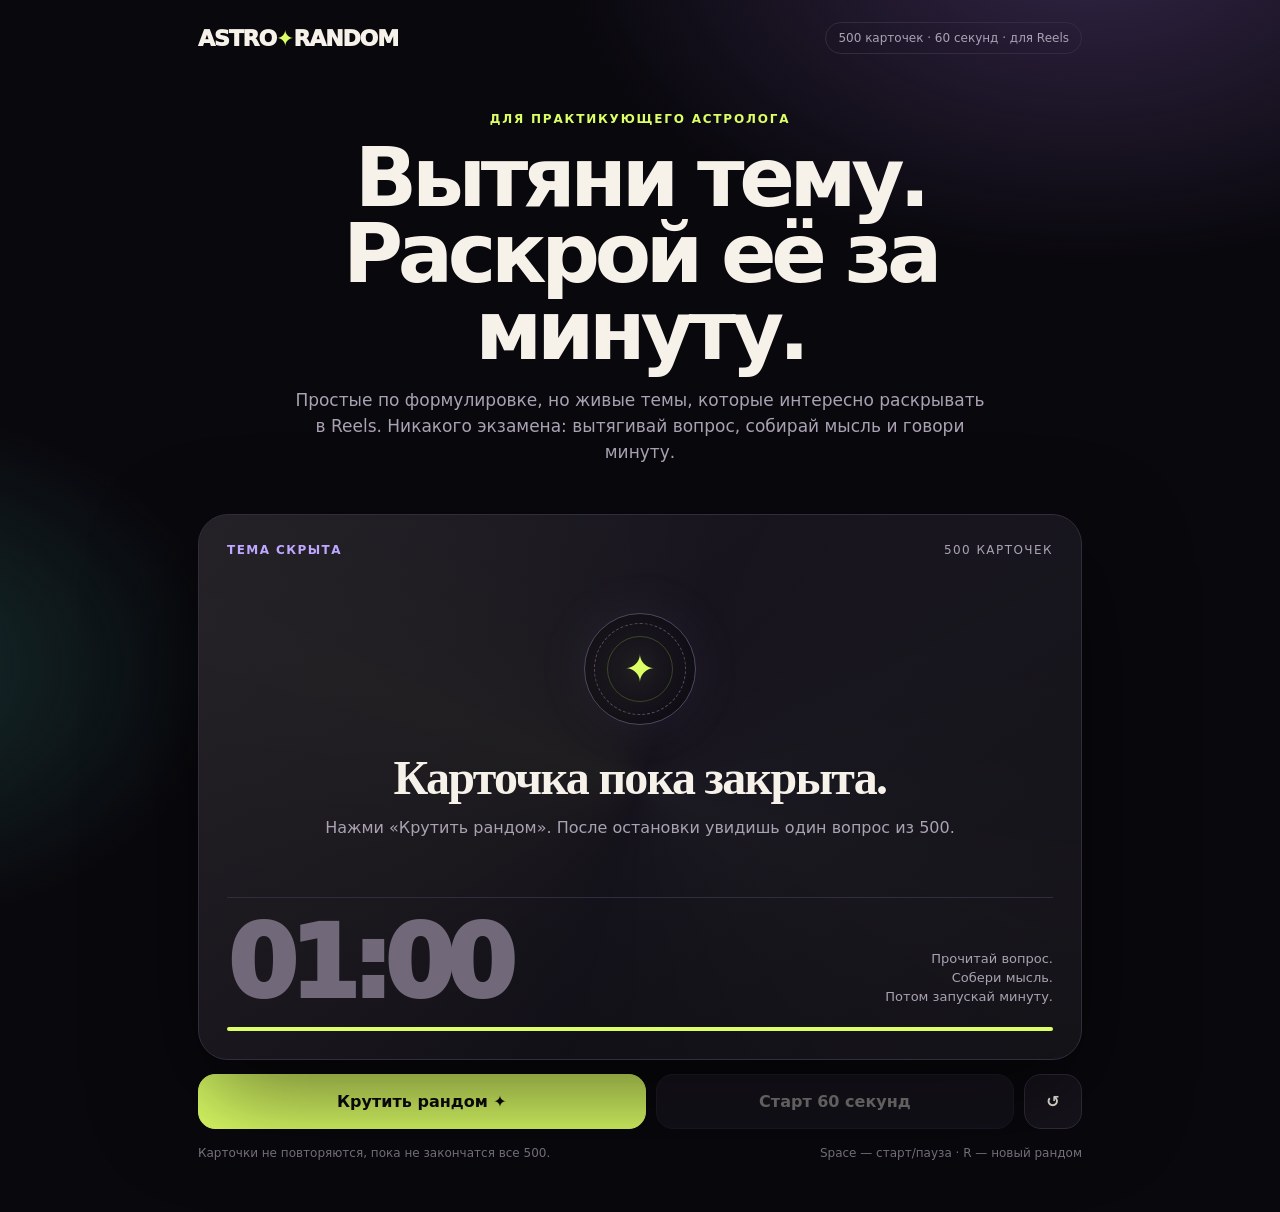
==== commit 198fb706: "Replace expert challenge deck with 500 engaging Reels prompts" ====
--- a/index.html
+++ b/index.html
@@ -4,8 +4,8 @@
 <meta charset="utf-8">
 <meta name="viewport" content="width=device-width,initial-scale=1,viewport-fit=cover">
 <meta name="theme-color" content="#09080d">
-<title>Astro Random — 500 тем для сильного астролога</title>
-<meta name="description" content="500 сложных тем для практикующего астролога: случайный вопрос, пять уровней сложности и 60 секунд на ответ.">
+<title>Astro Random — 500 тем для Reels</title>
+<meta name="description" content="500 интересных астрологических тем для Reels: случайный вопрос и 60 секунд на ответ.">
 <style>
 :root{--bg:#09080d;--panel:#15121b;--text:#f6f1e9;--muted:#aaa2b3;--line:#332c3d;--acid:#ddff66;--hot:#ff756d;--violet:#bea8ff}
 *{box-sizing:border-box}
@@ -54,11 +54,11 @@
 </head>
 <body>
 <main class="wrap">
-<header><div class="brand">ASTRO<b>✦</b>RANDOM</div><div class="badge">500 карточек · 5 уровней · 60 секунд</div></header>
+<header><div class="brand">ASTRO<b>✦</b>RANDOM</div><div class="badge">500 карточек · 60 секунд · для Reels</div></header>
 <section class="hero">
-  <div class="kicker">Для очень опытного практикующего астролога</div>
-  <h1>Вытяни вопрос.<br>Выдержи минуту.</h1>
-  <p class="lead">Никаких базовых «что значит Венера». Здесь спорные кейсы, конфликтующие техники, прогностика, ректификация, отношения, этика и методология. Тема появляется только после рандома.</p>
+  <div class="kicker">Для практикующего астролога</div>
+  <h1>Вытяни тему.<br>Раскрой её за минуту.</h1>
+  <p class="lead">Простые по формулировке, но живые темы, которые интересно раскрывать в Reels. Никакого экзамена: вытягивай вопрос, собирай мысль и говори минуту.</p>
 </section>
 
 <section class="game">
@@ -68,16 +68,16 @@
       <div class="orb" id="orb"><div class="glyph">✦</div></div>
       <div class="hidden-copy" id="hidden">
         <h2>Карточка пока закрыта.</h2>
-        <p>Нажми «Крутить рандом». После остановки увидишь вопрос и его сложность.</p>
+        <p>Нажми «Крутить рандом». После остановки увидишь один вопрос из 500.</p>
       </div>
       <div id="revealed" hidden>
         <div class="topic" id="topic"></div>
-        <div class="difficulty" id="difficulty"></div>
+        
       </div>
     </div>
     <div class="timerbox">
       <div class="timer" id="timer">01:00</div>
-      <div class="timerhint">Прочитай вопрос.<br>Сформулируй позицию.<br>Потом запускай минуту.</div>
+      <div class="timerhint">Прочитай вопрос.<br>Собери мысль.<br>Потом запускай минуту.</div>
     </div>
     <div class="progress"><div class="bar" id="bar"></div></div>
   </div>
@@ -87,7 +87,7 @@
     <button class="btn resetbtn" id="reset" title="Сбросить таймер">↺</button>
   </div>
   <div class="under">
-    <span>Все пять уровней рассчитаны на практика. Карточки не повторяются, пока не закончатся все 500.</span>
+    <span>Карточки не повторяются, пока не закончатся все 500.</span>
     <span>Space — старт/пауза · R — новый рандом</span>
   </div>
 </section>
@@ -95,200 +95,20 @@
 <div class="toast" id="toast">Минута закончилась ✦</div>
 
 <script>
-const cores = [
-"дневная карта: Марс вне секты эссенциально силён, но стоит в двенадцатом доме и управляет десятым",
-"ночная карта: Сатурн вне секты угловой, в собственном знаке и связан с управителем Асцендента",
-"взаимная рецепция двух эссенциально слабых планет, одна угловая, другая кадентная",
-"финальный диспозитор силён по знаку, но поражён малефиком и не видит Асцендент",
-"цепочка диспозиторов замыкается в петлю из трёх планет без очевидного финального управителя",
-"управитель Асцендента в изгнании, но в угловом доме, в своей терме и получает точный трин от бенефика",
-"планета казими одновременно управляет восьмым домом и является господином года по профекции",
-"сожжённая планета находится в своём знаке и образует точный аспект с углом",
-"ретроградная планета управляет двумя ключевыми домами и в прогрессиях разворачивается директно",
-"планета без мажорных аспектов при этом управляет Асцендентом и МС",
-"планета вне границ склонения стоит на углу и повторяет тему в прогностике",
-"Луна без курса по одному определению, но с применяющимся аспектом по другому орбису",
-"аппликационный аспект есть по градусам, но отсутствует знаковое видение между планетами",
-"сепарационный аспект описывает событие точнее, чем ближайший аппликационный",
-"перевод света соединяет двух сигнификаторов, которые сами друг друга не видят",
-"собирание света происходит через планету, которая сама эссенциально слаба",
-"рефранация отменяет точный аспект буквально за минуты дуги",
-"запрет аспекту создаёт третья планета с неоднозначной ролью в вопросе",
-"антисcia даёт точное совпадение там, где обычных аспектов нет",
-"контрантисcia дублирует напряжение, уже видимое по управителям домов",
-"термы и триплицитет дают планете поддержку, которой не видно по обители и экзальтации",
-"планета одновременно в падении и в своей терме, но угловая и быстрая",
-"малефик в своём планетарном месте радости, но вне секты",
-"бенефик в кадентном доме в изгнании, но в сексте и поддержан рецепцией",
-"планета получает и бонификацию, и повреждение от разных факторов одинаковой точности",
-"управитель дома в отвращении к собственному дому по знакам",
-"управитель первого дома не видит Асцендент, но находится в первом доме по квадрантной системе",
-"целознаковый дом и квадрантный дом дают планете разные тематические роли",
-"смена системы домов переносит стеллиум через куспид и меняет карьерную интерпретацию",
-"производные дома дают ответ, противоречащий прямому чтению натальной карты",
-"Парс Фортуны силён по дому, но его управитель повреждён и ретрограден",
-"Парс Духа и Парс Фортуны активируются одновременно, но описывают разные жизненные сюжеты",
-"пренатальная сизигия попадает на натальный угол и включается дирекциями",
-"лунные узлы тесно соединены с управителями первого и седьмого домов",
-"интерсептированный знак содержит управителя МС и включается транзитом медленной планеты",
-"анаретический градус повторяется у управителя Асцендента и в прогрессиях",
-"фиксированная звезда в точном соединении с МС, но без повторения темы остальной картой",
-"несколько ярких звездных соединений создают соблазн объяснить ими всю биографию",
-"альмутен карты не совпадает ни с управителем Асцендента, ни с самой угловой планетой",
-"современный «доминирующий фактор» и традиционный иерархический подход дают разные центры карты",
-
-"годовая профекция выводит вперёд слабого натального управителя, а соляр делает его угловым",
-"управитель года в соляре силён, но транзиты к его натальной позиции противоречивы",
-"соляр при релокации радикально меняет углы, а реальные события уже частично начались до дня рождения",
-"возврат Солнца даёт яркую тему, которой нет ни в профекции, ни в дирекциях",
-"вторичная прогрессия Луны активирует тему за месяцы до точного внешнего события",
-"прогрессивная Луна меняет знак одновременно с точным транзитом Сатурна к углу",
-"прогрессивная планета разворачивается стационарно после десятилетий ретроградности",
-"прогрессивное новолуние начинается в период внешней стагнации, а не нового старта",
-"прогрессивное полнолуние совпадает с завершением цикла, но не с видимым событием",
-"солярная дуга к углу точна, но транзиты и профекции молчат",
-"солярная дуга и вторичная прогрессия дают один символ, но разные сроки",
-"первичная дирекция указывает событие на год раньше остальных техник",
-"профекция и фирдар одновременно активируют разных управителей одной темы",
-"зодиакальное освобождение даёт переход уровня, который субъективно ощущается как анти-кульминация",
-"лунар показывает событие точнее соляра, но противоречит общему годовому фону",
-"затмение попадает на натальную планету, но нет поддерживающих активаций управителей",
-"затмение активирует ось домов, которая уже включена профекцией и дирекцией",
-"медленный транзит проходит точку трижды, а событие происходит не на точности, а между проходами",
-"стационарный транзит медленной планеты создаёт долгий фон без одного очевидного события",
-"ретроградный проход транзита оказывается событийнее первого директного",
-"транзит Сатурна выглядит ограничивающим, но параллельно Юпитер расширяет ту же тему",
-"транзит Урана ломает структуру, которую соляр описывает как стабилизацию",
-"транзит Нептуна к управителю Асцендента совпадает и с творческим ростом, и с потерей ориентиров",
-"транзит Плутона к управителю МС идёт годы, но карьерный разворот происходит одномоментно",
-"возврат Сатурна проходит без кризиса, но с тихой сменой обязательств",
-"оппозиция Урана приходится на период добровольной стабильности и отказа от перемен",
-"возврат Юпитера совпадает с сокращением возможностей, а не расширением",
-"цикл Юпитер–Сатурн активирует натальную конфигурацию, но в личной жизни почти незаметен",
-"ингресс-карта описывает общественный фон, который плохо ложится на индивидуальные события клиента",
-"несколько прогностических техник дают одно окно, но каждая символизирует разный тип события",
-
-"в синастрии сильный Сатурн связывает пару, но одновременно создаёт хроническую фрустрацию",
-"аспекты Венера–Марс дают сильную химию, а управители первого и седьмого домов почти не связаны",
-"точные контакты Луны и Сатурна сочетают надёжность, страх и эмоциональную сдержанность",
-"лунные узлы в синастрии яркие, но бытовая совместимость по остальной карте слабая",
-"планеты партнёра заполняют седьмой дом, но управитель седьмого остаётся практически неактивным",
-"углы партнёров точно соединены, но личные планеты почти не аспектируют друг друга",
-"композитное Солнце сильно, а управитель Асцендента композита повреждён",
-"композитный Сатурн угловой и стабилизирует союз ценой жёсткости",
-"карта Дэвисона и композит дают разные акценты на одной и той же проблеме пары",
-"прогрессивный композит показывает кризис раньше, чем индивидуальные прогрессии партнёров",
-"отношения субъективно интенсивны, а классические показатели долгосрочности слабы",
-"отношения устойчивы много лет при синастрии, которую учебник назвал бы тяжёлой",
-"один партнёр переживает связь как судьбоносную, а второй как обычную — при одной синастрии",
-"семейные карты нескольких поколений повторяют один и тот же планетарный паттерн",
-"клиент просит ответить «мы совместимы или нет», а карта показывает разные типы совместимости",
-
-"ректификация опирается на три события, каждое тянет время рождения в разные стороны",
-"известен только двухчасовой диапазон рождения, а биографические события плохо датированы",
-"одна версия времени прекрасно объясняет прошлое, но проваливает проверку на новых событиях",
-"близнецы с разницей в несколько минут проживают заметно разные сюжеты при почти одинаковых картах",
-"биография клиента противоречит самому очевидному натальному показателю",
-"клиент заранее сообщает интерпретацию своего аспекта, и она легко заражает чтение карты",
-"после консультации прогноз сбылся по форме, но оказался бесполезен по смыслу",
-"прогноз не сбылся буквально, но помог клиенту принять более удачное решение",
-"астрологическая гипотеза объясняет прошлое только после того, как событие уже известно",
-"несколько техник добавляются до тех пор, пока одна из них не подтверждает желаемый вывод",
-"два сильных астролога дают противоположные трактовки одной и той же конфигурации",
-"традиционная и психологическая школы используют один символ, но говорят о разных уровнях реальности",
-"клиент требует точную дату там, где техники дают только широкое окно",
-"клиент хочет знать исход медицинской ситуации, а астролог не имеет медицинской квалификации",
-"клиент просит прогноз смерти другого человека",
-"клиент спрашивает о беременности и воспринимает астрологический ответ как медицинский факт",
-"клиент принимает серьёзное финансовое решение исключительно по прогнозу",
-"клиент начинает зависеть от консультаций и проверяет каждый шаг по транзитам",
-"астролог замечает, что говорит более уверенно, чем позволяют данные карты",
-"удачный прогноз усиливает уверенность в методе сильнее, чем серия тихих промахов",
-"редкое событие интерпретируется без учёта базовой вероятности его появления",
-"символическая связь выглядит убедительно, но непонятно, что могло бы её опровергнуть",
-"одна техника работает эффектно на нескольких кейсах, но нет систематической проверки на всей практике",
-"искусственный интеллект генерирует правдоподобную трактовку, не различая сильные и слабые свидетельства",
-"автоматический расчёт техники точен математически, но интерпретационная модель остаётся непрозрачной",
-"астролог выбирает между красивой цельной историей и несколькими менее эффектными, но проверяемыми гипотезами"
+const subjects = ["Солнце в натальной карте","Луна в натальной карте","Асцендент","Венера в натальной карте","Марс в натальной карте","Меркурий в натальной карте","Юпитер в натальной карте","Сатурн в натальной карте","Уран в натальной карте","Нептун в натальной карте","Плутон в натальной карте","Северный лунный узел","Южный лунный узел","Хирон","Лилит","первый дом","второй дом","третий дом","четвёртый дом","пятый дом","шестой дом","седьмой дом","восьмой дом","девятый дом","десятый дом","одиннадцатый дом","двенадцатый дом","стеллиум","пустой дом","ретроградная планета в натале","планета на Асценденте","планета на МС","планета в двенадцатом доме","планета в восьмом доме","планета в шестом доме","соединение планет","оппозиция","квадрат","трин","секстиль","напряжённые аспекты","гармоничные аспекты","аспект Солнце—Луна","аспект Луна—Сатурн","аспект Венера—Сатурн","аспект Венера—Плутон","аспект Марс—Плутон","аспект Меркурий—Нептун","аспект Юпитер—Сатурн","аспект Солнце—Сатурн","ретроградный Меркурий","возврат Сатурна","транзиты Сатурна","транзиты Юпитера","транзиты Урана","транзиты Нептуна","транзиты Плутона","затмения","соляр","прогрессивная Луна","вторичные прогрессии","годовые профекции","повторные проходы одного транзита","разница между натальным потенциалом и транзитом","синастрия в целом","Венера—Марс в синастрии","Луна—Сатурн в синастрии","Солнце—Луна в синастрии","Меркурий в синастрии","Сатурн в синастрии","лунные узлы в синастрии","планеты партнёра в седьмом доме","планеты партнёра в восьмом доме","композит","карта Дэвисона","идея «кармических» отношений","совместимость по солнечным знакам","повторяющийся тип партнёров","отношения на расстоянии","отношения после возврата Сатурна","деньги и второй дом","чужие деньги и восьмой дом","карьера и десятый дом","астрологическое «предназначение»","смена профессии","собственный бизнес в карте","публичность и узнаваемость","работа в найме","творческая профессия","релокация"];
+const frames = [
+  function(x){return "Почему тема «" + x + "» часто оказывается интереснее и сложнее, чем кажется на первый взгляд?";},
+  function(x){return "Что в теме «" + x + "» люди чаще всего понимают слишком буквально или неправильно?";},
+  function(x){return "Как тема «" + x + "» проявляется в реальной жизни совсем не так, как в популярных описаниях?";},
+  function(x){return "Как бы ты объяснила тему «" + x + "» на одном жизненном примере, без астрологического жаргона?";},
+  function(x){return "Какой популярный миф вокруг темы «" + x + "» ты бы развеяла за одну минуту?";}
 ];
-
-const labels = [
-"1/5 · ПРОФИ",
-"2/5 · СЛОЖНО",
-"3/5 · ЭКСПЕРТ",
-"4/5 · МАСТЕР",
-"5/5 · ХАРДКОР"
-];
-
-const lens = [
-[
-function(x){return "Ситуация: " + x + ". Что здесь важнее всего заметить, чтобы не скатиться в учебниковую трактовку?";},
-function(x){return "Ситуация: " + x + ". Какой фактор ты бы проверила первым — и почему именно он меняет чтение сильнее остальных?";},
-function(x){return "Ситуация: " + x + ". Где здесь главный риск переоценить один показатель и потерять архитектуру всей карты?";},
-function(x){return "Ситуация: " + x + ". Как бы ты сформулировала вывод для коллеги одной фразой, не упрощая смысл?";},
-function(x){return "Ситуация: " + x + ". Какой типичный профессиональный автоматизм здесь даст ошибку?";},
-function(x){return "Ситуация: " + x + ". Что в таком кейсе ты считаешь главным свидетельством, а что только фоном?";},
-function(x){return "Ситуация: " + x + ". Как меняется трактовка, если отказаться от идеи, что сильный показатель обязательно проявится буквально?";},
-function(x){return "Ситуация: " + x + ". Какой один контекст способен полностью переопределить значение этой конфигурации?";},
-function(x){return "Ситуация: " + x + ". Что ты сказала бы клиенту, а что оставила бы внутри профессиональной кухни?";},
-function(x){return "Ситуация: " + x + ". Как отличить реальную центральную тему от просто очень заметного символа?";}
-],
-[
-function(x){return "Ситуация: " + x + ". Назови два фактора, которые могут дать противоположные выводы, и объясни, как ты выбираешь между ними.";},
-function(x){return "Ситуация: " + x + ". Какой дополнительный слой карты ты подключишь, если базовая трактовка не совпадает с жизнью клиента?";},
-function(x){return "Ситуация: " + x + ". Где проходит граница между контекстуализацией и попыткой спасти неудобную трактовку?";},
-function(x){return "Ситуация: " + x + ". Как бы ты объяснила, почему один и тот же показатель у двух людей может дать разные события без фразы «всё индивидуально»?";},
-function(x){return "Ситуация: " + x + ". Что здесь важнее: качество сигнификатора, его положение, связь с домом или повтор темы? Расставь приоритеты.";},
-function(x){return "Ситуация: " + x + ". Какой контрпример из практики заставил бы тебя ослабить привычную трактовку?";},
-function(x){return "Ситуация: " + x + ". Какие данные клиента тебе нужны, чтобы интерпретация стала точнее, но не превратилась в подгонку?";},
-function(x){return "Ситуация: " + x + ". Если убрать самый яркий показатель, остаётся ли та же история в карте — и что это говорит о качестве вывода?";},
-function(x){return "Ситуация: " + x + ". Как ты отличаешь сильную сигнификацию от просто эффектного совпадения?";},
-function(x){return "Ситуация: " + x + ". Какую альтернативную трактовку ты обязана рассмотреть прежде, чем уверенно говорить клиенту свой основной вывод?";}
-],
-[
-function(x){return "Ситуация: " + x + ". Две техники дают противоположные ответы. Как ты строишь иерархию свидетельств, чтобы не выбирать удобное?";},
-function(x){return "Ситуация: " + x + ". Построй две конкурирующие гипотезы и назови наблюдение, которое различит их на практике.";},
-function(x){return "Ситуация: " + x + ". Если событие уже известно, как ты проверишь трактовку так, чтобы не использовать ретроспективное знание как костыль?";},
-function(x){return "Ситуация: " + x + ". Какая часть вывода здесь действительно следует из техники, а какая появляется из твоей интерпретационной школы?";},
-function(x){return "Ситуация: " + x + ". Как бы ты пересобрала чтение, если самый привычный для тебя метод намеренно запретить?";},
-function(x){return "Ситуация: " + x + ". Что должно повториться в других техниках, чтобы ты повысила уверенность с «возможно» до «вероятно»?";},
-function(x){return "Ситуация: " + x + ". Как различить символическое описание состояния и реальный прогностический сигнал события?";},
-function(x){return "Ситуация: " + x + ". В какой момент добавление ещё одной техники перестаёт повышать точность и начинает маскировать неопределённость?";},
-function(x){return "Ситуация: " + x + ". Какую ошибку здесь скорее совершит опытный астролог, чем новичок?";},
-function(x){return "Ситуация: " + x + ". Если твой основной вывод окажется неверным, какая вторая гипотеза лучше всего объяснит тот же набор свидетельств?";}
-],
-[
-function(x){return "Ситуация: " + x + ". Биография клиента противоречит твоей сильнейшей гипотезе. Как ты проверишь карту, технику и исходные данные по отдельности?";},
-function(x){return "Ситуация: " + x + ". Как бы ты провела профессиональный разбор после консультации: что считать попаданием, что промахом, а что невалидной проверкой?";},
-function(x){return "Ситуация: " + x + ". Какие три уровня интерпретации могут быть одновременно верными, но описывать разные слои одной реальности?";},
-function(x){return "Ситуация: " + x + ". Представь, что коллега той же квалификации уверенно утверждает обратное. На каком основании вы можете реально разрешить спор?";},
-function(x){return "Ситуация: " + x + ". Какая часть твоей уверенности здесь основана на правилах техники, какая на накопленной практике, а какая на интуиции?";},
-function(x){return "Ситуация: " + x + ". Как построить консультацию так, чтобы сложность карты не превратилась в поток оговорок, но и не возникла ложная определённость?";},
-function(x){return "Ситуация: " + x + ". Какие свидетельства ты сочтёшь независимыми подтверждениями, а какие на самом деле дублируют один и тот же фактор?";},
-function(x){return "Ситуация: " + x + ". Как бы ты объяснила сильному студенту, почему формально правильная техника здесь может дать практически плохой вывод?";},
-function(x){return "Ситуация: " + x + ". Что изменится в твоём выводе, если заранее запретить себе использовать биографию клиента для уточнения карты?";},
-function(x){return "Ситуация: " + x + ". Какую часть этой интерпретации ты готова защищать публично как метод, а какую назвала бы личной рабочей эвристикой?";}
-],
-[
-function(x){return "Ситуация: " + x + ". Защити позицию перед сильным оппонентом: что именно могло бы доказать, что твоя любимая трактовка здесь неверна?";},
-function(x){return "Ситуация: " + x + ". Построй три взаимоисключающие гипотезы и назови минимальный набор данных, который позволит выбрать одну, не подгоняя результат.";},
-function(x){return "Ситуация: " + x + ". Если все привычные подтверждения уже известны после события, как создать честную проверку прогностической силы этого показателя?";},
-function(x){return "Ситуация: " + x + ". Где здесь заканчивается интерпретация символа и начинается нефальсифицируемая история, которую можно объяснить чем угодно?";},
-function(x){return "Ситуация: " + x + ". Какой вывод останется устойчивым, если одновременно сменить систему домов, школу достоинств и прогностический метод?";},
-function(x){return "Ситуация: " + x + ". Как отделить реальный сигнал от коррелированных свидетельств, которые только создают иллюзию многократного подтверждения?";},
-function(x){return "Ситуация: " + x + ". Представь, что прогноз публичный и его будут оценивать до события. Что ты сформулируешь заранее, чтобы потом нельзя было переписать критерий успеха?";},
-function(x){return "Ситуация: " + x + ". Какой профессиональный принцип заставит тебя сказать «я не знаю», даже если карта соблазняет дать красивый уверенный ответ?";},
-function(x){return "Ситуация: " + x + ". Если твоя практика на сотне случаев противоречит классическому правилу, что ты меняешь первым: правило, метод отбора кейсов или собственную интерпретацию?";},
-function(x){return "Ситуация: " + x + ". Сформулируй минутную позицию так, чтобы в ней одновременно были тезис, граница применимости и один контрпример против самой себя.";}
-]
-];
-
+const reelQuestions = ["Почему два человека с одним и тем же солнечным знаком могут быть вообще не похожи друг на друга?","Почему человек иногда совсем не узнаёт себя в описании своего знака зодиака?","Что в натальной карте чаще всего пугает людей зря?","Какая «страшная» конфигурация в карте на практике может оказаться большим ресурсом?","Почему гармоничная карта не гарантирует лёгкую жизнь?","Почему напряжённая карта не означает тяжёлую судьбу?","Можно ли «проработать» аспект так, чтобы он больше никогда не мешал?","Почему один и тот же аспект в разных картах звучит совершенно по-разному?","Что важнее в карте: знак планеты, дом или аспекты — и почему нельзя выбрать что-то одно?","Почему пустой дом не означает, что в этой сфере жизни ничего не будет?","Как понять, какая планета в карте действительно задаёт тон человеку?","Почему сильная планета не всегда ощущается как подарок?","Почему слабая планета иногда становится очень заметной в жизни?","Что в карте может показать, как человек ведёт себя в конфликте?","Что в карте может рассказать о том, как человек влюбляется?","Что в карте может рассказать о том, почему человек снова выбирает похожих партнёров?","Почему сильная химия в синастрии ещё не означает хорошие отношения?","Какие отношения люди чаще всего называют «кармическими» — и что ты думаешь об этом слове?","Почему два человека могут быть очень совместимы по карте и всё равно расстаться?","Почему тяжёлая синастрия иногда держит пару вместе годами?","Что в синастрии действительно важно для общения, а не только для притяжения?","Почему Сатурн в отношениях может одновременно связывать и охлаждать?","Можно ли увидеть по карте период, когда человеку особенно хочется отношений?","Почему вопрос «когда я встречу любовь?» почти всегда сложнее, чем кажется?","Что ты смотришь первым, когда клиент спрашивает про отношения?","Что ты смотришь первым, когда клиент спрашивает про деньги?","Что ты смотришь первым, когда клиент спрашивает про карьеру?","Можно ли увидеть в карте смену профессии — и как это обычно проявляется?","Почему хороший период для карьеры иногда начинается с увольнения?","Почему период роста иногда ощущается как полный хаос?","Почему транзит Юпитера не всегда приносит только подарки?","Почему транзит Сатурна не всегда означает ограничения и проблемы?","Почему транзит Урана может сначала пугать, а потом освобождать?","Почему транзит Нептуна бывает одновременно вдохновляющим и запутывающим?","Почему транзит Плутона не обязательно означает драму, хотя меняет многое?","Почему одно и то же событие может быть видно сразу несколькими прогностическими техниками?","Что делать, если разные методы прогноза показывают разные вещи?","Почему прогноз иногда сбывается не буквально, а по смыслу?","Почему точный прогноз не всегда бывает полезным клиенту?","Можно ли по карте назвать точную дату важного события — и когда это вообще разумно?","Почему ретроградный Меркурий стал главным мемом астрологии?","Что на самом деле стоит учитывать во время ретроградного Меркурия, кроме страха, что всё сломается?","Почему затмения не обязаны приносить событие каждому человеку?","Почему соляр нельзя читать отдельно от натальной карты?","Что даёт релокация и почему переезд не «переписывает» натальную карту полностью?","Можно ли работать с картой, если человек не знает точного времени рождения?","Почему ректификация — это не просто попытка угадать Асцендент по внешности?","Как астрологу не начать видеть подтверждение своей версии абсолютно во всём?","Когда профессиональнее сказать клиенту «я не знаю», чем придумать красивую трактовку?","Как говорить об астрологии интересно и уверенно, не превращая прогноз в фатальный приговор?"];
 const topics = [];
-for(let level=0; level<5; level++){
-  cores.forEach(function(core, i){
-    topics.push({difficulty:level+1, label:labels[level], text:lens[level][i%10](core)});
-  });
-}
+subjects.forEach(function(subject){
+  frames.forEach(function(make){ topics.push({text:make(subject)}); });
+});
+reelQuestions.forEach(function(text){ topics.push({text:text}); });
 
 let used = new Set();
 let currentIndex = null;
@@ -325,7 +145,6 @@
   $("start").disabled=true; $("spin").disabled=true;
   $("status").textContent="крутим рандом…";
   $("hidden").hidden=true; $("revealed").hidden=false;
-  $("difficulty").textContent="";
   $("topic").classList.add("scramble"); $("orb").classList.add("spinning");
   let ticks=0;
   const shuffle=setInterval(function(){
@@ -337,7 +156,6 @@
       const item=topics[currentIndex];
       $("topic").textContent=item.text;
       $("topic").classList.remove("scramble");
-      $("difficulty").textContent=item.label;
       $("status").textContent="карточка выпала";
       $("count").textContent="осталось без повторов: "+(topics.length-used.size);
       $("orb").classList.remove("spinning");
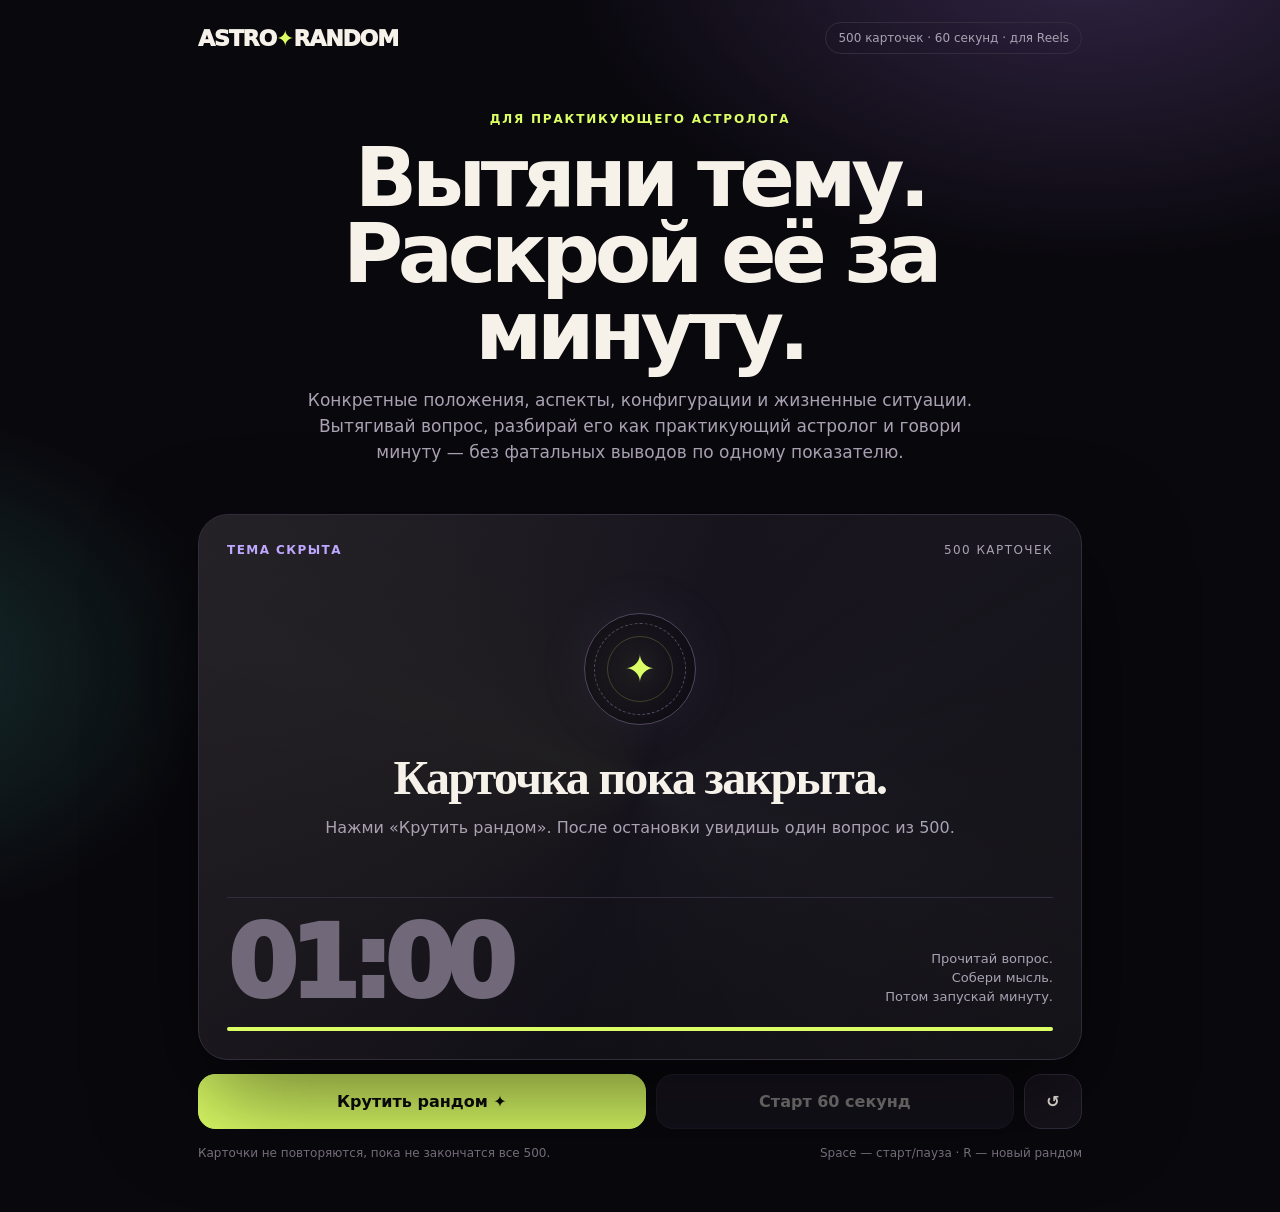
==== commit d98c0576: "Add concrete astrology placements aspects and reverse-scenario prompts" ====
--- a/index.html
+++ b/index.html
@@ -58,7 +58,7 @@
 <section class="hero">
   <div class="kicker">Для практикующего астролога</div>
   <h1>Вытяни тему.<br>Раскрой её за минуту.</h1>
-  <p class="lead">Простые по формулировке, но живые темы, которые интересно раскрывать в Reels. Никакого экзамена: вытягивай вопрос, собирай мысль и говори минуту.</p>
+  <p class="lead">Конкретные положения, аспекты, конфигурации и жизненные ситуации. Вытягивай вопрос, разбирай его как практикующий астролог и говори минуту — без фатальных выводов по одному показателю.</p>
 </section>
 
 <section class="game">
@@ -95,21 +95,7 @@
 <div class="toast" id="toast">Минута закончилась ✦</div>
 
 <script>
-const subjects = ["Солнце в натальной карте","Луна в натальной карте","Асцендент","Венера в натальной карте","Марс в натальной карте","Меркурий в натальной карте","Юпитер в натальной карте","Сатурн в натальной карте","Уран в натальной карте","Нептун в натальной карте","Плутон в натальной карте","Северный лунный узел","Южный лунный узел","Хирон","Лилит","первый дом","второй дом","третий дом","четвёртый дом","пятый дом","шестой дом","седьмой дом","восьмой дом","девятый дом","десятый дом","одиннадцатый дом","двенадцатый дом","стеллиум","пустой дом","ретроградная планета в натале","планета на Асценденте","планета на МС","планета в двенадцатом доме","планета в восьмом доме","планета в шестом доме","соединение планет","оппозиция","квадрат","трин","секстиль","напряжённые аспекты","гармоничные аспекты","аспект Солнце—Луна","аспект Луна—Сатурн","аспект Венера—Сатурн","аспект Венера—Плутон","аспект Марс—Плутон","аспект Меркурий—Нептун","аспект Юпитер—Сатурн","аспект Солнце—Сатурн","ретроградный Меркурий","возврат Сатурна","транзиты Сатурна","транзиты Юпитера","транзиты Урана","транзиты Нептуна","транзиты Плутона","затмения","соляр","прогрессивная Луна","вторичные прогрессии","годовые профекции","повторные проходы одного транзита","разница между натальным потенциалом и транзитом","синастрия в целом","Венера—Марс в синастрии","Луна—Сатурн в синастрии","Солнце—Луна в синастрии","Меркурий в синастрии","Сатурн в синастрии","лунные узлы в синастрии","планеты партнёра в седьмом доме","планеты партнёра в восьмом доме","композит","карта Дэвисона","идея «кармических» отношений","совместимость по солнечным знакам","повторяющийся тип партнёров","отношения на расстоянии","отношения после возврата Сатурна","деньги и второй дом","чужие деньги и восьмой дом","карьера и десятый дом","астрологическое «предназначение»","смена профессии","собственный бизнес в карте","публичность и узнаваемость","работа в найме","творческая профессия","релокация"];
-const frames = [
-  function(x){return "Почему тема «" + x + "» часто оказывается интереснее и сложнее, чем кажется на первый взгляд?";},
-  function(x){return "Что в теме «" + x + "» люди чаще всего понимают слишком буквально или неправильно?";},
-  function(x){return "Как тема «" + x + "» проявляется в реальной жизни совсем не так, как в популярных описаниях?";},
-  function(x){return "Как бы ты объяснила тему «" + x + "» на одном жизненном примере, без астрологического жаргона?";},
-  function(x){return "Какой популярный миф вокруг темы «" + x + "» ты бы развеяла за одну минуту?";}
-];
-const reelQuestions = ["Почему два человека с одним и тем же солнечным знаком могут быть вообще не похожи друг на друга?","Почему человек иногда совсем не узнаёт себя в описании своего знака зодиака?","Что в натальной карте чаще всего пугает людей зря?","Какая «страшная» конфигурация в карте на практике может оказаться большим ресурсом?","Почему гармоничная карта не гарантирует лёгкую жизнь?","Почему напряжённая карта не означает тяжёлую судьбу?","Можно ли «проработать» аспект так, чтобы он больше никогда не мешал?","Почему один и тот же аспект в разных картах звучит совершенно по-разному?","Что важнее в карте: знак планеты, дом или аспекты — и почему нельзя выбрать что-то одно?","Почему пустой дом не означает, что в этой сфере жизни ничего не будет?","Как понять, какая планета в карте действительно задаёт тон человеку?","Почему сильная планета не всегда ощущается как подарок?","Почему слабая планета иногда становится очень заметной в жизни?","Что в карте может показать, как человек ведёт себя в конфликте?","Что в карте может рассказать о том, как человек влюбляется?","Что в карте может рассказать о том, почему человек снова выбирает похожих партнёров?","Почему сильная химия в синастрии ещё не означает хорошие отношения?","Какие отношения люди чаще всего называют «кармическими» — и что ты думаешь об этом слове?","Почему два человека могут быть очень совместимы по карте и всё равно расстаться?","Почему тяжёлая синастрия иногда держит пару вместе годами?","Что в синастрии действительно важно для общения, а не только для притяжения?","Почему Сатурн в отношениях может одновременно связывать и охлаждать?","Можно ли увидеть по карте период, когда человеку особенно хочется отношений?","Почему вопрос «когда я встречу любовь?» почти всегда сложнее, чем кажется?","Что ты смотришь первым, когда клиент спрашивает про отношения?","Что ты смотришь первым, когда клиент спрашивает про деньги?","Что ты смотришь первым, когда клиент спрашивает про карьеру?","Можно ли увидеть в карте смену профессии — и как это обычно проявляется?","Почему хороший период для карьеры иногда начинается с увольнения?","Почему период роста иногда ощущается как полный хаос?","Почему транзит Юпитера не всегда приносит только подарки?","Почему транзит Сатурна не всегда означает ограничения и проблемы?","Почему транзит Урана может сначала пугать, а потом освобождать?","Почему транзит Нептуна бывает одновременно вдохновляющим и запутывающим?","Почему транзит Плутона не обязательно означает драму, хотя меняет многое?","Почему одно и то же событие может быть видно сразу несколькими прогностическими техниками?","Что делать, если разные методы прогноза показывают разные вещи?","Почему прогноз иногда сбывается не буквально, а по смыслу?","Почему точный прогноз не всегда бывает полезным клиенту?","Можно ли по карте назвать точную дату важного события — и когда это вообще разумно?","Почему ретроградный Меркурий стал главным мемом астрологии?","Что на самом деле стоит учитывать во время ретроградного Меркурия, кроме страха, что всё сломается?","Почему затмения не обязаны приносить событие каждому человеку?","Почему соляр нельзя читать отдельно от натальной карты?","Что даёт релокация и почему переезд не «переписывает» натальную карту полностью?","Можно ли работать с картой, если человек не знает точного времени рождения?","Почему ректификация — это не просто попытка угадать Асцендент по внешности?","Как астрологу не начать видеть подтверждение своей версии абсолютно во всём?","Когда профессиональнее сказать клиенту «я не знаю», чем придумать красивую трактовку?","Как говорить об астрологии интересно и уверенно, не превращая прогноз в фатальный приговор?"];
-const topics = [];
-subjects.forEach(function(subject){
-  frames.forEach(function(make){ topics.push({text:make(subject)}); });
-});
-reelQuestions.forEach(function(text){ topics.push({text:text}); });
-
+const topics = [{"text":"Если 1 дом в Овне, какие два совершенно разных сценария могут проявиться в сфере самопрезентации, тела и способа входить в жизнь?"},{"text":"1 дом в Тельце: какой популярный вывод здесь был бы слишком примитивным и как ты прочитала бы это тоньше?"},{"text":"Как бы ты объяснила клиенту 1 дом в Близнецах на живом примере из темы самопрезентации, тела и способа входить в жизнь, не превращая знак на куспиде в приговор?"},{"text":"1 дом в Раке: как это может проявляться в теме самопрезентации, тела и способа входить в жизнь, и что обязательно нужно проверить у управителя дома?"},{"text":"Если 1 дом в Льве, какие два совершенно разных сценария могут проявиться в сфере самопрезентации, тела и способа входить в жизнь?"},{"text":"1 дом в Деве: какой популярный вывод здесь был бы слишком примитивным и как ты прочитала бы это тоньше?"},{"text":"Как бы ты объяснила клиенту 1 дом в Весах на живом примере из темы самопрезентации, тела и способа входить в жизнь, не превращая знак на куспиде в приговор?"},{"text":"1 дом в Скорпионе: как это может проявляться в теме самопрезентации, тела и способа входить в жизнь, и что обязательно нужно проверить у управителя дома?"},{"text":"Если 1 дом в Стрельце, какие два совершенно разных сценария могут проявиться в сфере самопрезентации, тела и способа входить в жизнь?"},{"text":"1 дом в Козероге: какой популярный вывод здесь был бы слишком примитивным и как ты прочитала бы это тоньше?"},{"text":"Как бы ты объяснила клиенту 1 дом в Водолее на живом примере из темы самопрезентации, тела и способа входить в жизнь, не превращая знак на куспиде в приговор?"},{"text":"1 дом в Рыбах: как это может проявляться в теме самопрезентации, тела и способа входить в жизнь, и что обязательно нужно проверить у управителя дома?"},{"text":"2 дом в Овне: какой популярный вывод здесь был бы слишком примитивным и как ты прочитала бы это тоньше?"},{"text":"Как бы ты объяснила клиенту 2 дом в Тельце на живом примере из темы денег, самоценности и личных ресурсов, не превращая знак на куспиде в приговор?"},{"text":"2 дом в Близнецах: как это может проявляться в теме денег, самоценности и личных ресурсов, и что обязательно нужно проверить у управителя дома?"},{"text":"Если 2 дом в Раке, какие два совершенно разных сценария могут проявиться в сфере денег, самоценности и личных ресурсов?"},{"text":"2 дом в Льве: какой популярный вывод здесь был бы слишком примитивным и как ты прочитала бы это тоньше?"},{"text":"Как бы ты объяснила клиенту 2 дом в Деве на живом примере из темы денег, самоценности и личных ресурсов, не превращая знак на куспиде в приговор?"},{"text":"2 дом в Весах: как это может проявляться в теме денег, самоценности и личных ресурсов, и что обязательно нужно проверить у управителя дома?"},{"text":"Если 2 дом в Скорпионе, какие два совершенно разных сценария могут проявиться в сфере денег, самоценности и личных ресурсов?"},{"text":"2 дом в Стрельце: какой популярный вывод здесь был бы слишком примитивным и как ты прочитала бы это тоньше?"},{"text":"Как бы ты объяснила клиенту 2 дом в Козероге на живом примере из темы денег, самоценности и личных ресурсов, не превращая знак на куспиде в приговор?"},{"text":"2 дом в Водолее: как это может проявляться в теме денег, самоценности и личных ресурсов, и что обязательно нужно проверить у управителя дома?"},{"text":"Если 2 дом в Рыбах, какие два совершенно разных сценария могут проявиться в сфере денег, самоценности и личных ресурсов?"},{"text":"Как бы ты объяснила клиенту 3 дом в Овне на живом примере из темы общения, обучения, документов и ближайшего окружения, не превращая знак на куспиде в приговор?"},{"text":"3 дом в Тельце: как это может проявляться в теме общения, обучения, документов и ближайшего окружения, и что обязательно нужно проверить у управителя дома?"},{"text":"Если 3 дом в Близнецах, какие два совершенно разных сценария могут проявиться в сфере общения, обучения, документов и ближайшего окружения?"},{"text":"3 дом в Раке: какой популярный вывод здесь был бы слишком примитивным и как ты прочитала бы это тоньше?"},{"text":"Как бы ты объяснила клиенту 3 дом в Льве на живом примере из темы общения, обучения, документов и ближайшего окружения, не превращая знак на куспиде в приговор?"},{"text":"3 дом в Деве: как это может проявляться в теме общения, обучения, документов и ближайшего окружения, и что обязательно нужно проверить у управителя дома?"},{"text":"Если 3 дом в Весах, какие два совершенно разных сценария могут проявиться в сфере общения, обучения, документов и ближайшего окружения?"},{"text":"3 дом в Скорпионе: какой популярный вывод здесь был бы слишком примитивным и как ты прочитала бы это тоньше?"},{"text":"Как бы ты объяснила клиенту 3 дом в Стрельце на живом примере из темы общения, обучения, документов и ближайшего окружения, не превращая знак на куспиде в приговор?"},{"text":"3 дом в Козероге: как это может проявляться в теме общения, обучения, документов и ближайшего окружения, и что обязательно нужно проверить у управителя дома?"},{"text":"Если 3 дом в Водолее, какие два совершенно разных сценария могут проявиться в сфере общения, обучения, документов и ближайшего окружения?"},{"text":"3 дом в Рыбах: какой популярный вывод здесь был бы слишком примитивным и как ты прочитала бы это тоньше?"},{"text":"4 дом в Овне: как это может проявляться в теме дома, семьи, корней и чувства безопасности, и что обязательно нужно проверить у управителя дома?"},{"text":"Если 4 дом в Тельце, какие два совершенно разных сценария могут проявиться в сфере дома, семьи, корней и чувства безопасности?"},{"text":"4 дом в Близнецах: какой популярный вывод здесь был бы слишком примитивным и как ты прочитала бы это тоньше?"},{"text":"Как бы ты объяснила клиенту 4 дом в Раке на живом примере из темы дома, семьи, корней и чувства безопасности, не превращая знак на куспиде в приговор?"},{"text":"4 дом в Льве: как это может проявляться в теме дома, семьи, корней и чувства безопасности, и что обязательно нужно проверить у управителя дома?"},{"text":"Если 4 дом в Деве, какие два совершенно разных сценария могут проявиться в сфере дома, семьи, корней и чувства безопасности?"},{"text":"4 дом в Весах: какой популярный вывод здесь был бы слишком примитивным и как ты прочитала бы это тоньше?"},{"text":"Как бы ты объяснила клиенту 4 дом в Скорпионе на живом примере из темы дома, семьи, корней и чувства безопасности, не превращая знак на куспиде в приговор?"},{"text":"4 дом в Стрельце: как это может проявляться в теме дома, семьи, корней и чувства безопасности, и что обязательно нужно проверить у управителя дома?"},{"text":"Если 4 дом в Козероге, какие два совершенно разных сценария могут проявиться в сфере дома, семьи, корней и чувства безопасности?"},{"text":"4 дом в Водолее: какой популярный вывод здесь был бы слишком примитивным и как ты прочитала бы это тоньше?"},{"text":"Как бы ты объяснила клиенту 4 дом в Рыбах на живом примере из темы дома, семьи, корней и чувства безопасности, не превращая знак на куспиде в приговор?"},{"text":"Если 5 дом в Овне, какие два совершенно разных сценария могут проявиться в сфере романов, творчества, удовольствия и детей?"},{"text":"5 дом в Тельце: какой популярный вывод здесь был бы слишком примитивным и как ты прочитала бы это тоньше?"},{"text":"Как бы ты объяснила клиенту 5 дом в Близнецах на живом примере из темы романов, творчества, удовольствия и детей, не превращая знак на куспиде в приговор?"},{"text":"5 дом в Раке: как это может проявляться в теме романов, творчества, удовольствия и детей, и что обязательно нужно проверить у управителя дома?"},{"text":"Если 5 дом в Льве, какие два совершенно разных сценария могут проявиться в сфере романов, творчества, удовольствия и детей?"},{"text":"5 дом в Деве: какой популярный вывод здесь был бы слишком примитивным и как ты прочитала бы это тоньше?"},{"text":"Как бы ты объяснила клиенту 5 дом в Весах на живом примере из темы романов, творчества, удовольствия и детей, не превращая знак на куспиде в приговор?"},{"text":"5 дом в Скорпионе: как это может проявляться в теме романов, творчества, удовольствия и детей, и что обязательно нужно проверить у управителя дома?"},{"text":"Если 5 дом в Стрельце, какие два совершенно разных сценария могут проявиться в сфере романов, творчества, удовольствия и детей?"},{"text":"5 дом в Козероге: какой популярный вывод здесь был бы слишком примитивным и как ты прочитала бы это тоньше?"},{"text":"Как бы ты объяснила клиенту 5 дом в Водолее на живом примере из темы романов, творчества, удовольствия и детей, не превращая знак на куспиде в приговор?"},{"text":"5 дом в Рыбах: как это может проявляться в теме романов, творчества, удовольствия и детей, и что обязательно нужно проверить у управителя дома?"},{"text":"6 дом в Овне: какой популярный вывод здесь был бы слишком примитивным и как ты прочитала бы это тоньше?"},{"text":"Как бы ты объяснила клиенту 6 дом в Тельце на живом примере из темы работы, режима, обязанностей и повседневных привычек, не превращая знак на куспиде в приговор?"},{"text":"6 дом в Близнецах: как это может проявляться в теме работы, режима, обязанностей и повседневных привычек, и что обязательно нужно проверить у управителя дома?"},{"text":"Если 6 дом в Раке, какие два совершенно разных сценария могут проявиться в сфере работы, режима, обязанностей и повседневных привычек?"},{"text":"6 дом в Льве: какой популярный вывод здесь был бы слишком примитивным и как ты прочитала бы это тоньше?"},{"text":"Как бы ты объяснила клиенту 6 дом в Деве на живом примере из темы работы, режима, обязанностей и повседневных привычек, не превращая знак на куспиде в приговор?"},{"text":"6 дом в Весах: как это может проявляться в теме работы, режима, обязанностей и повседневных привычек, и что обязательно нужно проверить у управителя дома?"},{"text":"Если 6 дом в Скорпионе, какие два совершенно разных сценария могут проявиться в сфере работы, режима, обязанностей и повседневных привычек?"},{"text":"6 дом в Стрельце: какой популярный вывод здесь был бы слишком примитивным и как ты прочитала бы это тоньше?"},{"text":"Как бы ты объяснила клиенту 6 дом в Козероге на живом примере из темы работы, режима, обязанностей и повседневных привычек, не превращая знак на куспиде в приговор?"},{"text":"6 дом в Водолее: как это может проявляться в теме работы, режима, обязанностей и повседневных привычек, и что обязательно нужно проверить у управителя дома?"},{"text":"Если 6 дом в Рыбах, какие два совершенно разных сценария могут проявиться в сфере работы, режима, обязанностей и повседневных привычек?"},{"text":"Как бы ты объяснила клиенту 7 дом в Овне на живом примере из темы партнёрства, брака и открытых конфликтов, не превращая знак на куспиде в приговор?"},{"text":"7 дом в Тельце: как это может проявляться в теме партнёрства, брака и открытых конфликтов, и что обязательно нужно проверить у управителя дома?"},{"text":"Если 7 дом в Близнецах, какие два совершенно разных сценария могут проявиться в сфере партнёрства, брака и открытых конфликтов?"},{"text":"7 дом в Раке: какой популярный вывод здесь был бы слишком примитивным и как ты прочитала бы это тоньше?"},{"text":"Как бы ты объяснила клиенту 7 дом в Льве на живом примере из темы партнёрства, брака и открытых конфликтов, не превращая знак на куспиде в приговор?"},{"text":"7 дом в Деве: как это может проявляться в теме партнёрства, брака и открытых конфликтов, и что обязательно нужно проверить у управителя дома?"},{"text":"Если 7 дом в Весах, какие два совершенно разных сценария могут проявиться в сфере партнёрства, брака и открытых конфликтов?"},{"text":"7 дом в Скорпионе: какой популярный вывод здесь был бы слишком примитивным и как ты прочитала бы это тоньше?"},{"text":"Как бы ты объяснила клиенту 7 дом в Стрельце на живом примере из темы партнёрства, брака и открытых конфликтов, не превращая знак на куспиде в приговор?"},{"text":"7 дом в Козероге: как это может проявляться в теме партнёрства, брака и открытых конфликтов, и что обязательно нужно проверить у управителя дома?"},{"text":"Если 7 дом в Водолее, какие два совершенно разных сценария могут проявиться в сфере партнёрства, брака и открытых конфликтов?"},{"text":"7 дом в Рыбах: какой популярный вывод здесь был бы слишком примитивным и как ты прочитала бы это тоньше?"},{"text":"8 дом в Овне: как это может проявляться в теме интимности, кризисов, чужих денег и глубоких привязанностей, и что обязательно нужно проверить у управителя дома?"},{"text":"Если 8 дом в Тельце, какие два совершенно разных сценария могут проявиться в сфере интимности, кризисов, чужих денег и глубоких привязанностей?"},{"text":"8 дом в Близнецах: какой популярный вывод здесь был бы слишком примитивным и как ты прочитала бы это тоньше?"},{"text":"Как бы ты объяснила клиенту 8 дом в Раке на живом примере из темы интимности, кризисов, чужих денег и глубоких привязанностей, не превращая знак на куспиде в приговор?"},{"text":"8 дом в Льве: как это может проявляться в теме интимности, кризисов, чужих денег и глубоких привязанностей, и что обязательно нужно проверить у управителя дома?"},{"text":"Если 8 дом в Деве, какие два совершенно разных сценария могут проявиться в сфере интимности, кризисов, чужих денег и глубоких привязанностей?"},{"text":"8 дом в Весах: какой популярный вывод здесь был бы слишком примитивным и как ты прочитала бы это тоньше?"},{"text":"Как бы ты объяснила клиенту 8 дом в Скорпионе на живом примере из темы интимности, кризисов, чужих денег и глубоких привязанностей, не превращая знак на куспиде в приговор?"},{"text":"8 дом в Стрельце: как это может проявляться в теме интимности, кризисов, чужих денег и глубоких привязанностей, и что обязательно нужно проверить у управителя дома?"},{"text":"Если 8 дом в Козероге, какие два совершенно разных сценария могут проявиться в сфере интимности, кризисов, чужих денег и глубоких привязанностей?"},{"text":"8 дом в Водолее: какой популярный вывод здесь был бы слишком примитивным и как ты прочитала бы это тоньше?"},{"text":"Как бы ты объяснила клиенту 8 дом в Рыбах на живом примере из темы интимности, кризисов, чужих денег и глубоких привязанностей, не превращая знак на куспиде в приговор?"},{"text":"Если 9 дом в Овне, какие два совершенно разных сценария могут проявиться в сфере мировоззрения, дальних поездок, высшего образования и смысла?"},{"text":"9 дом в Тельце: какой популярный вывод здесь был бы слишком примитивным и как ты прочитала бы это тоньше?"},{"text":"Как бы ты объяснила клиенту 9 дом в Близнецах на живом примере из темы мировоззрения, дальних поездок, высшего образования и смысла, не превращая знак на куспиде в приговор?"},{"text":"9 дом в Раке: как это может проявляться в теме мировоззрения, дальних поездок, высшего образования и смысла, и что обязательно нужно проверить у управителя дома?"},{"text":"Если 9 дом в Льве, какие два совершенно разных сценария могут проявиться в сфере мировоззрения, дальних поездок, высшего образования и смысла?"},{"text":"9 дом в Деве: какой популярный вывод здесь был бы слишком примитивным и как ты прочитала бы это тоньше?"},{"text":"Как бы ты объяснила клиенту 9 дом в Весах на живом примере из темы мировоззрения, дальних поездок, высшего образования и смысла, не превращая знак на куспиде в приговор?"},{"text":"9 дом в Скорпионе: как это может проявляться в теме мировоззрения, дальних поездок, высшего образования и смысла, и что обязательно нужно проверить у управителя дома?"},{"text":"Если 9 дом в Стрельце, какие два совершенно разных сценария могут проявиться в сфере мировоззрения, дальних поездок, высшего образования и смысла?"},{"text":"9 дом в Козероге: какой популярный вывод здесь был бы слишком примитивным и как ты прочитала бы это тоньше?"},{"text":"Как бы ты объяснила клиенту 9 дом в Водолее на живом примере из темы мировоззрения, дальних поездок, высшего образования и смысла, не превращая знак на куспиде в приговор?"},{"text":"9 дом в Рыбах: как это может проявляться в теме мировоззрения, дальних поездок, высшего образования и смысла, и что обязательно нужно проверить у управителя дома?"},{"text":"10 дом в Овне: какой популярный вывод здесь был бы слишком примитивным и как ты прочитала бы это тоньше?"},{"text":"Как бы ты объяснила клиенту 10 дом в Тельце на живом примере из темы карьеры, статуса, репутации и видимой роли, не превращая знак на куспиде в приговор?"},{"text":"10 дом в Близнецах: как это может проявляться в теме карьеры, статуса, репутации и видимой роли, и что обязательно нужно проверить у управителя дома?"},{"text":"Если 10 дом в Раке, какие два совершенно разных сценария могут проявиться в сфере карьеры, статуса, репутации и видимой роли?"},{"text":"10 дом в Льве: какой популярный вывод здесь был бы слишком примитивным и как ты прочитала бы это тоньше?"},{"text":"Как бы ты объяснила клиенту 10 дом в Деве на живом примере из темы карьеры, статуса, репутации и видимой роли, не превращая знак на куспиде в приговор?"},{"text":"10 дом в Весах: как это может проявляться в теме карьеры, статуса, репутации и видимой роли, и что обязательно нужно проверить у управителя дома?"},{"text":"Если 10 дом в Скорпионе, какие два совершенно разных сценария могут проявиться в сфере карьеры, статуса, репутации и видимой роли?"},{"text":"10 дом в Стрельце: какой популярный вывод здесь был бы слишком примитивным и как ты прочитала бы это тоньше?"},{"text":"Как бы ты объяснила клиенту 10 дом в Козероге на живом примере из темы карьеры, статуса, репутации и видимой роли, не превращая знак на куспиде в приговор?"},{"text":"10 дом в Водолее: как это может проявляться в теме карьеры, статуса, репутации и видимой роли, и что обязательно нужно проверить у управителя дома?"},{"text":"Если 10 дом в Рыбах, какие два совершенно разных сценария могут проявиться в сфере карьеры, статуса, репутации и видимой роли?"},{"text":"Как бы ты объяснила клиенту 11 дом в Овне на живом примере из темы друзей, сообществ, аудитории и долгосрочных целей, не превращая знак на куспиде в приговор?"},{"text":"11 дом в Тельце: как это может проявляться в теме друзей, сообществ, аудитории и долгосрочных целей, и что обязательно нужно проверить у управителя дома?"},{"text":"Если 11 дом в Близнецах, какие два совершенно разных сценария могут проявиться в сфере друзей, сообществ, аудитории и долгосрочных целей?"},{"text":"11 дом в Раке: какой популярный вывод здесь был бы слишком примитивным и как ты прочитала бы это тоньше?"},{"text":"Как бы ты объяснила клиенту 11 дом в Льве на живом примере из темы друзей, сообществ, аудитории и долгосрочных целей, не превращая знак на куспиде в приговор?"},{"text":"11 дом в Деве: как это может проявляться в теме друзей, сообществ, аудитории и долгосрочных целей, и что обязательно нужно проверить у управителя дома?"},{"text":"Если 11 дом в Весах, какие два совершенно разных сценария могут проявиться в сфере друзей, сообществ, аудитории и долгосрочных целей?"},{"text":"11 дом в Скорпионе: какой популярный вывод здесь был бы слишком примитивным и как ты прочитала бы это тоньше?"},{"text":"Как бы ты объяснила клиенту 11 дом в Стрельце на живом примере из темы друзей, сообществ, аудитории и долгосрочных целей, не превращая знак на куспиде в приговор?"},{"text":"11 дом в Козероге: как это может проявляться в теме друзей, сообществ, аудитории и долгосрочных целей, и что обязательно нужно проверить у управителя дома?"},{"text":"Если 11 дом в Водолее, какие два совершенно разных сценария могут проявиться в сфере друзей, сообществ, аудитории и долгосрочных целей?"},{"text":"11 дом в Рыбах: какой популярный вывод здесь был бы слишком примитивным и как ты прочитала бы это тоньше?"},{"text":"12 дом в Овне: как это может проявляться в теме уединения, скрытых процессов, завершений и внутренней жизни, и что обязательно нужно проверить у управителя дома?"},{"text":"Если 12 дом в Тельце, какие два совершенно разных сценария могут проявиться в сфере уединения, скрытых процессов, завершений и внутренней жизни?"},{"text":"12 дом в Близнецах: какой популярный вывод здесь был бы слишком примитивным и как ты прочитала бы это тоньше?"},{"text":"Как бы ты объяснила клиенту 12 дом в Раке на живом примере из темы уединения, скрытых процессов, завершений и внутренней жизни, не превращая знак на куспиде в приговор?"},{"text":"12 дом в Льве: как это может проявляться в теме уединения, скрытых процессов, завершений и внутренней жизни, и что обязательно нужно проверить у управителя дома?"},{"text":"Если 12 дом в Деве, какие два совершенно разных сценария могут проявиться в сфере уединения, скрытых процессов, завершений и внутренней жизни?"},{"text":"12 дом в Весах: какой популярный вывод здесь был бы слишком примитивным и как ты прочитала бы это тоньше?"},{"text":"Как бы ты объяснила клиенту 12 дом в Скорпионе на живом примере из темы уединения, скрытых процессов, завершений и внутренней жизни, не превращая знак на куспиде в приговор?"},{"text":"12 дом в Стрельце: как это может проявляться в теме уединения, скрытых процессов, завершений и внутренней жизни, и что обязательно нужно проверить у управителя дома?"},{"text":"Если 12 дом в Козероге, какие два совершенно разных сценария могут проявиться в сфере уединения, скрытых процессов, завершений и внутренней жизни?"},{"text":"12 дом в Водолее: какой популярный вывод здесь был бы слишком примитивным и как ты прочитала бы это тоньше?"},{"text":"Как бы ты объяснила клиенту 12 дом в Рыбах на живом примере из темы уединения, скрытых процессов, завершений и внутренней жизни, не превращая знак на куспиде в приговор?"},{"text":"Солнце в Овне: как это может проявляться в реальной жизни, если не ограничиваться стандартным описанием знака?"},{"text":"Солнце в Тельце: в чём ресурс такого положения, а где человек чаще перегибает именно функцию этой планеты?"},{"text":"Солнце в Близнецах: какой сценарий отношений, денег или работы может неожиданно вырасти из такого положения?"},{"text":"Солнце в Раке: что сильнее изменит трактовку — дом, аспекты или состояние управителя, и какой пример ты бы привела?"},{"text":"Солнце в Льве: как это может проявляться в реальной жизни, если не ограничиваться стандартным описанием знака?"},{"text":"Солнце в Деве: в чём ресурс такого положения, а где человек чаще перегибает именно функцию этой планеты?"},{"text":"Солнце в Весах: какой сценарий отношений, денег или работы может неожиданно вырасти из такого положения?"},{"text":"Солнце в Скорпионе: что сильнее изменит трактовку — дом, аспекты или состояние управителя, и какой пример ты бы привела?"},{"text":"Солнце в Стрельце: как это может проявляться в реальной жизни, если не ограничиваться стандартным описанием знака?"},{"text":"Солнце в Козероге: в чём ресурс такого положения, а где человек чаще перегибает именно функцию этой планеты?"},{"text":"Солнце в Водолее: какой сценарий отношений, денег или работы может неожиданно вырасти из такого положения?"},{"text":"Солнце в Рыбах: что сильнее изменит трактовку — дом, аспекты или состояние управителя, и какой пример ты бы привела?"},{"text":"Луна в Овне: в чём ресурс такого положения, а где человек чаще перегибает именно функцию этой планеты?"},{"text":"Луна в Тельце: какой сценарий отношений, денег или работы может неожиданно вырасти из такого положения?"},{"text":"Луна в Близнецах: что сильнее изменит трактовку — дом, аспекты или состояние управителя, и какой пример ты бы привела?"},{"text":"Луна в Раке: как это может проявляться в реальной жизни, если не ограничиваться стандартным описанием знака?"},{"text":"Луна в Льве: в чём ресурс такого положения, а где человек чаще перегибает именно функцию этой планеты?"},{"text":"Луна в Деве: какой сценарий отношений, денег или работы может неожиданно вырасти из такого положения?"},{"text":"Луна в Весах: что сильнее изменит трактовку — дом, аспекты или состояние управителя, и какой пример ты бы привела?"},{"text":"Луна в Скорпионе: как это может проявляться в реальной жизни, если не ограничиваться стандартным описанием знака?"},{"text":"Луна в Стрельце: в чём ресурс такого положения, а где человек чаще перегибает именно функцию этой планеты?"},{"text":"Луна в Козероге: какой сценарий отношений, денег или работы может неожиданно вырасти из такого положения?"},{"text":"Луна в Водолее: что сильнее изменит трактовку — дом, аспекты или состояние управителя, и какой пример ты бы привела?"},{"text":"Луна в Рыбах: как это может проявляться в реальной жизни, если не ограничиваться стандартным описанием знака?"},{"text":"Меркурий в Овне: какой сценарий отношений, денег или работы может неожиданно вырасти из такого положения?"},{"text":"Меркурий в Тельце: что сильнее изменит трактовку — дом, аспекты или состояние управителя, и какой пример ты бы привела?"},{"text":"Меркурий в Близнецах: как это может проявляться в реальной жизни, если не ограничиваться стандартным описанием знака?"},{"text":"Меркурий в Раке: в чём ресурс такого положения, а где человек чаще перегибает именно функцию этой планеты?"},{"text":"Меркурий в Льве: какой сценарий отношений, денег или работы может неожиданно вырасти из такого положения?"},{"text":"Меркурий в Деве: что сильнее изменит трактовку — дом, аспекты или состояние управителя, и какой пример ты бы привела?"},{"text":"Меркурий в Весах: как это может проявляться в реальной жизни, если не ограничиваться стандартным описанием знака?"},{"text":"Меркурий в Скорпионе: в чём ресурс такого положения, а где человек чаще перегибает именно функцию этой планеты?"},{"text":"Меркурий в Стрельце: какой сценарий отношений, денег или работы может неожиданно вырасти из такого положения?"},{"text":"Меркурий в Козероге: что сильнее изменит трактовку — дом, аспекты или состояние управителя, и какой пример ты бы привела?"},{"text":"Меркурий в Водолее: как это может проявляться в реальной жизни, если не ограничиваться стандартным описанием знака?"},{"text":"Меркурий в Рыбах: в чём ресурс такого положения, а где человек чаще перегибает именно функцию этой планеты?"},{"text":"Венера в Овне: что сильнее изменит трактовку — дом, аспекты или состояние управителя, и какой пример ты бы привела?"},{"text":"Венера в Тельце: как это может проявляться в реальной жизни, если не ограничиваться стандартным описанием знака?"},{"text":"Венера в Близнецах: в чём ресурс такого положения, а где человек чаще перегибает именно функцию этой планеты?"},{"text":"Венера в Раке: какой сценарий отношений, денег или работы может неожиданно вырасти из такого положения?"},{"text":"Венера в Льве: что сильнее изменит трактовку — дом, аспекты или состояние управителя, и какой пример ты бы привела?"},{"text":"Венера в Деве: как это может проявляться в реальной жизни, если не ограничиваться стандартным описанием знака?"},{"text":"Венера в Весах: в чём ресурс такого положения, а где человек чаще перегибает именно функцию этой планеты?"},{"text":"Венера в Скорпионе: какой сценарий отношений, денег или работы может неожиданно вырасти из такого положения?"},{"text":"Венера в Стрельце: что сильнее изменит трактовку — дом, аспекты или состояние управителя, и какой пример ты бы привела?"},{"text":"Венера в Козероге: как это может проявляться в реальной жизни, если не ограничиваться стандартным описанием знака?"},{"text":"Венера в Водолее: в чём ресурс такого положения, а где человек чаще перегибает именно функцию этой планеты?"},{"text":"Венера в Рыбах: какой сценарий отношений, денег или работы может неожиданно вырасти из такого положения?"},{"text":"Марс в Овне: как это может проявляться в реальной жизни, если не ограничиваться стандартным описанием знака?"},{"text":"Марс в Тельце: в чём ресурс такого положения, а где человек чаще перегибает именно функцию этой планеты?"},{"text":"Марс в Близнецах: какой сценарий отношений, денег или работы может неожиданно вырасти из такого положения?"},{"text":"Марс в Раке: что сильнее изменит трактовку — дом, аспекты или состояние управителя, и какой пример ты бы привела?"},{"text":"Марс в Льве: как это может проявляться в реальной жизни, если не ограничиваться стандартным описанием знака?"},{"text":"Марс в Деве: в чём ресурс такого положения, а где человек чаще перегибает именно функцию этой планеты?"},{"text":"Марс в Весах: какой сценарий отношений, денег или работы может неожиданно вырасти из такого положения?"},{"text":"Марс в Скорпионе: что сильнее изменит трактовку — дом, аспекты или состояние управителя, и какой пример ты бы привела?"},{"text":"Марс в Стрельце: как это может проявляться в реальной жизни, если не ограничиваться стандартным описанием знака?"},{"text":"Марс в Козероге: в чём ресурс такого положения, а где человек чаще перегибает именно функцию этой планеты?"},{"text":"Марс в Водолее: какой сценарий отношений, денег или работы может неожиданно вырасти из такого положения?"},{"text":"Марс в Рыбах: что сильнее изменит трактовку — дом, аспекты или состояние управителя, и какой пример ты бы привела?"},{"text":"Юпитер в Овне: в чём ресурс такого положения, а где человек чаще перегибает именно функцию этой планеты?"},{"text":"Юпитер в Тельце: какой сценарий отношений, денег или работы может неожиданно вырасти из такого положения?"},{"text":"Юпитер в Близнецах: что сильнее изменит трактовку — дом, аспекты или состояние управителя, и какой пример ты бы привела?"},{"text":"Юпитер в Раке: как это может проявляться в реальной жизни, если не ограничиваться стандартным описанием знака?"},{"text":"Юпитер в Льве: в чём ресурс такого положения, а где человек чаще перегибает именно функцию этой планеты?"},{"text":"Юпитер в Деве: какой сценарий отношений, денег или работы может неожиданно вырасти из такого положения?"},{"text":"Юпитер в Весах: что сильнее изменит трактовку — дом, аспекты или состояние управителя, и какой пример ты бы привела?"},{"text":"Юпитер в Скорпионе: как это может проявляться в реальной жизни, если не ограничиваться стандартным описанием знака?"},{"text":"Юпитер в Стрельце: в чём ресурс такого положения, а где человек чаще перегибает именно функцию этой планеты?"},{"text":"Юпитер в Козероге: какой сценарий отношений, денег или работы может неожиданно вырасти из такого положения?"},{"text":"Юпитер в Водолее: что сильнее изменит трактовку — дом, аспекты или состояние управителя, и какой пример ты бы привела?"},{"text":"Юпитер в Рыбах: как это может проявляться в реальной жизни, если не ограничиваться стандартным описанием знака?"},{"text":"Сатурн в Овне: какой сценарий отношений, денег или работы может неожиданно вырасти из такого положения?"},{"text":"Сатурн в Тельце: что сильнее изменит трактовку — дом, аспекты или состояние управителя, и какой пример ты бы привела?"},{"text":"Сатурн в Близнецах: как это может проявляться в реальной жизни, если не ограничиваться стандартным описанием знака?"},{"text":"Сатурн в Раке: в чём ресурс такого положения, а где человек чаще перегибает именно функцию этой планеты?"},{"text":"Сатурн в Льве: какой сценарий отношений, денег или работы может неожиданно вырасти из такого положения?"},{"text":"Сатурн в Деве: что сильнее изменит трактовку — дом, аспекты или состояние управителя, и какой пример ты бы привела?"},{"text":"Сатурн в Весах: как это может проявляться в реальной жизни, если не ограничиваться стандартным описанием знака?"},{"text":"Сатурн в Скорпионе: в чём ресурс такого положения, а где человек чаще перегибает именно функцию этой планеты?"},{"text":"Сатурн в Стрельце: какой сценарий отношений, денег или работы может неожиданно вырасти из такого положения?"},{"text":"Сатурн в Козероге: что сильнее изменит трактовку — дом, аспекты или состояние управителя, и какой пример ты бы привела?"},{"text":"Сатурн в Водолее: как это может проявляться в реальной жизни, если не ограничиваться стандартным описанием знака?"},{"text":"Сатурн в Рыбах: в чём ресурс такого положения, а где человек чаще перегибает именно функцию этой планеты?"},{"text":"Уран в Овне: что сильнее изменит трактовку — дом, аспекты или состояние управителя, и какой пример ты бы привела?"},{"text":"Уран в Тельце: как это может проявляться в реальной жизни, если не ограничиваться стандартным описанием знака?"},{"text":"Уран в Близнецах: в чём ресурс такого положения, а где человек чаще перегибает именно функцию этой планеты?"},{"text":"Уран в Раке: какой сценарий отношений, денег или работы может неожиданно вырасти из такого положения?"},{"text":"Уран в Льве: что сильнее изменит трактовку — дом, аспекты или состояние управителя, и какой пример ты бы привела?"},{"text":"Уран в Деве: как это может проявляться в реальной жизни, если не ограничиваться стандартным описанием знака?"},{"text":"Уран в Весах: в чём ресурс такого положения, а где человек чаще перегибает именно функцию этой планеты?"},{"text":"Уран в Скорпионе: какой сценарий отношений, денег или работы может неожиданно вырасти из такого положения?"},{"text":"Уран в Стрельце: что сильнее изменит трактовку — дом, аспекты или состояние управителя, и какой пример ты бы привела?"},{"text":"Уран в Козероге: как это может проявляться в реальной жизни, если не ограничиваться стандартным описанием знака?"},{"text":"Уран в Водолее: в чём ресурс такого положения, а где человек чаще перегибает именно функцию этой планеты?"},{"text":"Уран в Рыбах: какой сценарий отношений, денег или работы может неожиданно вырасти из такого положения?"},{"text":"Нептун в Овне: как это может проявляться в реальной жизни, если не ограничиваться стандартным описанием знака?"},{"text":"Нептун в Тельце: в чём ресурс такого положения, а где человек чаще перегибает именно функцию этой планеты?"},{"text":"Нептун в Близнецах: какой сценарий отношений, денег или работы может неожиданно вырасти из такого положения?"},{"text":"Нептун в Раке: что сильнее изменит трактовку — дом, аспекты или состояние управителя, и какой пример ты бы привела?"},{"text":"Нептун в Льве: как это может проявляться в реальной жизни, если не ограничиваться стандартным описанием знака?"},{"text":"Нептун в Деве: в чём ресурс такого положения, а где человек чаще перегибает именно функцию этой планеты?"},{"text":"Нептун в Весах: какой сценарий отношений, денег или работы может неожиданно вырасти из такого положения?"},{"text":"Нептун в Скорпионе: что сильнее изменит трактовку — дом, аспекты или состояние управителя, и какой пример ты бы привела?"},{"text":"Нептун в Стрельце: как это может проявляться в реальной жизни, если не ограничиваться стандартным описанием знака?"},{"text":"Нептун в Козероге: в чём ресурс такого положения, а где человек чаще перегибает именно функцию этой планеты?"},{"text":"Нептун в Водолее: какой сценарий отношений, денег или работы может неожиданно вырасти из такого положения?"},{"text":"Нептун в Рыбах: что сильнее изменит трактовку — дом, аспекты или состояние управителя, и какой пример ты бы привела?"},{"text":"Плутон в Овне: в чём ресурс такого положения, а где человек чаще перегибает именно функцию этой планеты?"},{"text":"Плутон в Тельце: какой сценарий отношений, денег или работы может неожиданно вырасти из такого положения?"},{"text":"Плутон в Близнецах: что сильнее изменит трактовку — дом, аспекты или состояние управителя, и какой пример ты бы привела?"},{"text":"Плутон в Раке: как это может проявляться в реальной жизни, если не ограничиваться стандартным описанием знака?"},{"text":"Плутон в Льве: в чём ресурс такого положения, а где человек чаще перегибает именно функцию этой планеты?"},{"text":"Плутон в Деве: какой сценарий отношений, денег или работы может неожиданно вырасти из такого положения?"},{"text":"Плутон в Весах: что сильнее изменит трактовку — дом, аспекты или состояние управителя, и какой пример ты бы привела?"},{"text":"Плутон в Скорпионе: как это может проявляться в реальной жизни, если не ограничиваться стандартным описанием знака?"},{"text":"Плутон в Стрельце: в чём ресурс такого положения, а где человек чаще перегибает именно функцию этой планеты?"},{"text":"Плутон в Козероге: какой сценарий отношений, денег или работы может неожиданно вырасти из такого положения?"},{"text":"Плутон в Водолее: что сильнее изменит трактовку — дом, аспекты или состояние управителя, и какой пример ты бы привела?"},{"text":"Плутон в Рыбах: как это может проявляться в реальной жизни, если не ограничиваться стандартным описанием знака?"},{"text":"Солнце в соединении с Луна: где здесь усиление, а где две функции начинают мешать друг другу?"},{"text":"Солнце в квадрате к Луна: как это может проявляться конструктивно, а как — в повторяющемся жизненном конфликте?"},{"text":"Солнце в оппозиции к Луна: между какими двумя потребностями человека чаще всего возникает качеля?"},{"text":"Солнце в трине к Луна: почему «гармоничный» аспект может быть и талантом, и слишком удобной привычкой?"},{"text":"Солнце в соединении с Сатурн: где здесь усиление, а где две функции начинают мешать друг другу?"},{"text":"Солнце в квадрате к Сатурн: как это может проявляться конструктивно, а как — в повторяющемся жизненном конфликте?"},{"text":"Солнце в оппозиции к Сатурн: между какими двумя потребностями человека чаще всего возникает качеля?"},{"text":"Солнце в трине к Сатурн: почему «гармоничный» аспект может быть и талантом, и слишком удобной привычкой?"},{"text":"Солнце в соединении с Плутон: где здесь усиление, а где две функции начинают мешать друг другу?"},{"text":"Солнце в квадрате к Плутон: как это может проявляться конструктивно, а как — в повторяющемся жизненном конфликте?"},{"text":"Солнце в оппозиции к Плутон: между какими двумя потребностями человека чаще всего возникает качеля?"},{"text":"Солнце в трине к Плутон: почему «гармоничный» аспект может быть и талантом, и слишком удобной привычкой?"},{"text":"Солнце в соединении с Уран: где здесь усиление, а где две функции начинают мешать друг другу?"},{"text":"Солнце в квадрате к Уран: как это может проявляться конструктивно, а как — в повторяющемся жизненном конфликте?"},{"text":"Солнце в оппозиции к Уран: между какими двумя потребностями человека чаще всего возникает качеля?"},{"text":"Солнце в трине к Уран: почему «гармоничный» аспект может быть и талантом, и слишком удобной привычкой?"},{"text":"Солнце в соединении с Нептун: где здесь усиление, а где две функции начинают мешать друг другу?"},{"text":"Солнце в квадрате к Нептун: как это может проявляться конструктивно, а как — в повторяющемся жизненном конфликте?"},{"text":"Солнце в оппозиции к Нептун: между какими двумя потребностями человека чаще всего возникает качеля?"},{"text":"Солнце в трине к Нептун: почему «гармоничный» аспект может быть и талантом, и слишком удобной привычкой?"},{"text":"Луна в соединении с Сатурн: где здесь усиление, а где две функции начинают мешать друг другу?"},{"text":"Луна в квадрате к Сатурн: как это может проявляться конструктивно, а как — в повторяющемся жизненном конфликте?"},{"text":"Луна в оппозиции к Сатурн: между какими двумя потребностями человека чаще всего возникает качеля?"},{"text":"Луна в трине к Сатурн: почему «гармоничный» аспект может быть и талантом, и слишком удобной привычкой?"},{"text":"Луна в соединении с Плутон: где здесь усиление, а где две функции начинают мешать друг другу?"},{"text":"Луна в квадрате к Плутон: как это может проявляться конструктивно, а как — в повторяющемся жизненном конфликте?"},{"text":"Луна в оппозиции к Плутон: между какими двумя потребностями человека чаще всего возникает качеля?"},{"text":"Луна в трине к Плутон: почему «гармоничный» аспект может быть и талантом, и слишком удобной привычкой?"},{"text":"Луна в соединении с Уран: где здесь усиление, а где две функции начинают мешать друг другу?"},{"text":"Луна в квадрате к Уран: как это может проявляться конструктивно, а как — в повторяющемся жизненном конфликте?"},{"text":"Луна в оппозиции к Уран: между какими двумя потребностями человека чаще всего возникает качеля?"},{"text":"Луна в трине к Уран: почему «гармоничный» аспект может быть и талантом, и слишком удобной привычкой?"},{"text":"Луна в соединении с Нептун: где здесь усиление, а где две функции начинают мешать друг другу?"},{"text":"Луна в квадрате к Нептун: как это может проявляться конструктивно, а как — в повторяющемся жизненном конфликте?"},{"text":"Луна в оппозиции к Нептун: между какими двумя потребностями человека чаще всего возникает качеля?"},{"text":"Луна в трине к Нептун: почему «гармоничный» аспект может быть и талантом, и слишком удобной привычкой?"},{"text":"Луна в соединении с Юпитер: где здесь усиление, а где две функции начинают мешать друг другу?"},{"text":"Луна в квадрате к Юпитер: как это может проявляться конструктивно, а как — в повторяющемся жизненном конфликте?"},{"text":"Луна в оппозиции к Юпитер: между какими двумя потребностями человека чаще всего возникает качеля?"},{"text":"Луна в трине к Юпитер: почему «гармоничный» аспект может быть и талантом, и слишком удобной привычкой?"},{"text":"Меркурий в соединении с Сатурн: где здесь усиление, а где две функции начинают мешать друг другу?"},{"text":"Меркурий в квадрате к Сатурн: как это может проявляться конструктивно, а как — в повторяющемся жизненном конфликте?"},{"text":"Меркурий в оппозиции к Сатурн: между какими двумя потребностями человека чаще всего возникает качеля?"},{"text":"Меркурий в трине к Сатурн: почему «гармоничный» аспект может быть и талантом, и слишком удобной привычкой?"},{"text":"Меркурий в соединении с Уран: где здесь усиление, а где две функции начинают мешать друг другу?"},{"text":"Меркурий в квадрате к Уран: как это может проявляться конструктивно, а как — в повторяющемся жизненном конфликте?"},{"text":"Меркурий в оппозиции к Уран: между какими двумя потребностями человека чаще всего возникает качеля?"},{"text":"Меркурий в трине к Уран: почему «гармоничный» аспект может быть и талантом, и слишком удобной привычкой?"},{"text":"Меркурий в соединении с Нептун: где здесь усиление, а где две функции начинают мешать друг другу?"},{"text":"Меркурий в квадрате к Нептун: как это может проявляться конструктивно, а как — в повторяющемся жизненном конфликте?"},{"text":"Меркурий в оппозиции к Нептун: между какими двумя потребностями человека чаще всего возникает качеля?"},{"text":"Меркурий в трине к Нептун: почему «гармоничный» аспект может быть и талантом, и слишком удобной привычкой?"},{"text":"Меркурий в соединении с Плутон: где здесь усиление, а где две функции начинают мешать друг другу?"},{"text":"Меркурий в квадрате к Плутон: как это может проявляться конструктивно, а как — в повторяющемся жизненном конфликте?"},{"text":"Меркурий в оппозиции к Плутон: между какими двумя потребностями человека чаще всего возникает качеля?"},{"text":"Меркурий в трине к Плутон: почему «гармоничный» аспект может быть и талантом, и слишком удобной привычкой?"},{"text":"Венера в соединении с Марс: где здесь усиление, а где две функции начинают мешать друг другу?"},{"text":"Венера в квадрате к Марс: как это может проявляться конструктивно, а как — в повторяющемся жизненном конфликте?"},{"text":"Венера в оппозиции к Марс: между какими двумя потребностями человека чаще всего возникает качеля?"},{"text":"Венера в трине к Марс: почему «гармоничный» аспект может быть и талантом, и слишком удобной привычкой?"},{"text":"Венера в соединении с Сатурн: где здесь усиление, а где две функции начинают мешать друг другу?"},{"text":"Венера в квадрате к Сатурн: как это может проявляться конструктивно, а как — в повторяющемся жизненном конфликте?"},{"text":"Венера в оппозиции к Сатурн: между какими двумя потребностями человека чаще всего возникает качеля?"},{"text":"Венера в трине к Сатурн: почему «гармоничный» аспект может быть и талантом, и слишком удобной привычкой?"},{"text":"Венера в соединении с Уран: где здесь усиление, а где две функции начинают мешать друг другу?"},{"text":"Венера в квадрате к Уран: как это может проявляться конструктивно, а как — в повторяющемся жизненном конфликте?"},{"text":"Венера в оппозиции к Уран: между какими двумя потребностями человека чаще всего возникает качеля?"},{"text":"Венера в трине к Уран: почему «гармоничный» аспект может быть и талантом, и слишком удобной привычкой?"},{"text":"Венера в соединении с Нептун: где здесь усиление, а где две функции начинают мешать друг другу?"},{"text":"Венера в квадрате к Нептун: как это может проявляться конструктивно, а как — в повторяющемся жизненном конфликте?"},{"text":"Венера в оппозиции к Нептун: между какими двумя потребностями человека чаще всего возникает качеля?"},{"text":"Венера в трине к Нептун: почему «гармоничный» аспект может быть и талантом, и слишком удобной привычкой?"},{"text":"Венера в соединении с Плутон: где здесь усиление, а где две функции начинают мешать друг другу?"},{"text":"Венера в квадрате к Плутон: как это может проявляться конструктивно, а как — в повторяющемся жизненном конфликте?"},{"text":"Венера в оппозиции к Плутон: между какими двумя потребностями человека чаще всего возникает качеля?"},{"text":"Венера в трине к Плутон: почему «гармоничный» аспект может быть и талантом, и слишком удобной привычкой?"},{"text":"Венера в соединении с Юпитер: где здесь усиление, а где две функции начинают мешать друг другу?"},{"text":"Венера в квадрате к Юпитер: как это может проявляться конструктивно, а как — в повторяющемся жизненном конфликте?"},{"text":"Венера в оппозиции к Юпитер: между какими двумя потребностями человека чаще всего возникает качеля?"},{"text":"Венера в трине к Юпитер: почему «гармоничный» аспект может быть и талантом, и слишком удобной привычкой?"},{"text":"Тау-квадрат в натальной карте: почему он не обязательно «плохой» и какая планета становится ключевой для реализации напряжения?"},{"text":"Большой тригон: когда он даёт настоящий талант, а когда человеку слишком легко оставаться в привычном?"},{"text":"Большой крест: как отличить постоянный кризис от огромной способности держать нагрузку?"},{"text":"Йод: почему его часто мистифицируют и как говорить о нём без слова «судьбоносный»?"},{"text":"Стеллиум в одном доме: когда он реально доминирует в жизни, а когда яркость стеллиума переоценивают?"},{"text":"Планета в экзальтации: почему это не означает, что её функция всегда работает легко и приятно?"},{"text":"Планета в падении: какой ресурс может появиться именно из необходимости учиться этой функции?"},{"text":"Планета в изгнании: почему «слабость» по достоинству не равна жизненной неуспешности?"},{"text":"Планета в обители: как сильная функция может стать чрезмерной и начать управлять человеком?"},{"text":"Взаимная рецепция: в каких случаях две слабые по отдельности планеты реально начинают поддерживать друг друга?"},{"text":"Планета в шахте: почему её не стоит автоматически считать выключенной или одинокой?"},{"text":"Планета без мажорных аспектов: как понять, будет она незаметной или, наоборот, слишком автономной?"},{"text":"Сожжённая планета: чем отличается реальная проблема функции от страшилки «Солнце всё сожгло»?"},{"text":"Казими: почему точность к Солнцу принципиальна и как это может менять проявление планеты?"},{"text":"Ретроградная Венера в натале: что это может дать в ценностях и отношениях, кроме клише про бывших?"},{"text":"Ретроградный Марс в натале: как может выглядеть непрямое действие, накопление импульса и способ проживать злость?"},{"text":"Ретроградный Меркурий в натале: почему это не означает «плохое мышление» и где может быть сильная сторона?"},{"text":"Ретроградный Сатурн в натале: как человек может по-своему выстраивать отношения с правилами и авторитетом?"},{"text":"Управитель Асцендента в восьмом доме: какие жизненные темы могут стать центральными и почему это не сводится к кризисам?"},{"text":"Управитель Асцендента в двенадцатом доме: как это может проявляться без фатальных историй про изоляцию?"},{"text":"Управитель второго дома в десятом: как могут связываться деньги и публичная карьера?"},{"text":"Управитель второго дома в восьмом: когда доходы реально зависят от чужих ресурсов, партнёров или инвестиций?"},{"text":"Управитель пятого дома в седьмом: как могут переплетаться романтика, дети, творчество и партнёрство?"},{"text":"Управитель седьмого дома в десятом: почему отношения иногда напрямую влияют на статус и карьеру?"},{"text":"Управитель восьмого дома во втором: как могут переплетаться личные деньги, долги, наследство и общий бюджет?"},{"text":"Управитель десятого дома во втором: может ли профессия буквально стать главным источником самоценности и дохода?"},{"text":"Луна в квадрате к Сатурну: обязательно ли это сложные отношения с матерью и какие ещё сценарии возможны?"},{"text":"Венера в квадрате к Плутону: где заканчивается сильная страсть и начинается борьба за контроль?"},{"text":"Венера в трине к Юпитеру: почему лёгкость в симпатиях и удовольствиях не всегда автоматически означает удачу в любви?"},{"text":"Марс в оппозиции к Урану: чем отличается потребность в свободе от привычки разрушать всё на пике напряжения?"},{"text":"Меркурий в квадрате к Нептуну: как отличить богатое воображение от проблем с ясностью и договорённостями?"},{"text":"Солнце в квадрате к Сатурну: как из раннего ощущения ограничений может вырасти огромная собранность?"},{"text":"Луна в трине к Юпитеру: когда эмоциональная щедрость помогает, а когда человек обещает себе слишком много?"},{"text":"Сатурн на Десценденте: обязательно ли это поздний брак или важнее сам тип требований к партнёрству?"},{"text":"Юпитер во втором доме: почему это может дать и лёгкость денег, и большие расходы?"},{"text":"Плутон во втором доме: что может стоять за крайностями контроля денег и самоценности?"},{"text":"Уран в седьмом доме: обязательно ли это нестабильные отношения или возможен союз с необычными правилами?"},{"text":"Нептун в седьмом доме: как отличить романтический идеал от реального партнёра?"},{"text":"Сатурн в пятом доме: означает ли это «мало детей», или тема гораздо шире?"},{"text":"Юпитер в пятом доме: почему это не гарантирует много детей, но может усиливать тему творчества, риска и удовольствия?"},{"text":"Представь, что человеку деньги будто бы даются легче, чем большинству. Какие показатели в натальной карте ты бы проверила в первую очередь — и почему одного аспекта для вывода недостаточно?"},{"text":"Если доход приходит волнами: то очень много, то почти ничего, какие 3–4 сочетания в карте могли бы поддерживать такой сценарий? Назови несколько разных вариантов, а не один «магический аспект»."},{"text":"Какие показатели астрологи часто связывают с ситуацией, где человек часто получает деньги через партнёров, инвесторов или семью, и какие из них ты считаешь переоценёнными?"},{"text":"Обратная задача: человек умеет копить, но ему трудно тратить на себя. Какую комбинацию домов, управителей, планет и аспектов ты бы ожидала увидеть — и что могло бы полностью изменить вывод?"},{"text":"Представь, что человек легко тратит и почти не удерживает деньги. Какие показатели в натальной карте ты бы проверила в первую очередь — и почему одного аспекта для вывода недостаточно?"},{"text":"Если карьерный успех приходит заметно позже сверстников, какие 3–4 сочетания в карте могли бы поддерживать такой сценарий? Назови несколько разных вариантов, а не один «магический аспект»."},{"text":"Какие показатели астрологи часто связывают с ситуацией, где человек несколько раз полностью меняет профессию, и какие из них ты считаешь переоценёнными?"},{"text":"Обратная задача: человек явно создан для собственного бизнеса, а не для найма. Какую комбинацию домов, управителей, планет и аспектов ты бы ожидала увидеть — и что могло бы полностью изменить вывод?"},{"text":"Представь, что человек становится известным или очень заметным в своей сфере. Какие показатели в натальной карте ты бы проверила в первую очередь — и почему одного аспекта для вывода недостаточно?"},{"text":"Если работа занимает почти всё место в жизни, какие 3–4 сочетания в карте могли бы поддерживать такой сценарий? Назови несколько разных вариантов, а не один «магический аспект»."},{"text":"Какие показатели астрологи часто связывают с ситуацией, где человек регулярно выгорает из-за работы и перегруза, и какие из них ты считаешь переоценёнными?"},{"text":"Обратная задача: человек постоянно переезжает и с трудом укореняется. Какую комбинацию домов, управителей, планет и аспектов ты бы ожидала увидеть — и что могло бы полностью изменить вывод?"},{"text":"Представь, что человек большую часть взрослой жизни проводит за границей. Какие показатели в натальной карте ты бы проверила в первую очередь — и почему одного аспекта для вывода недостаточно?"},{"text":"Если у человека очень сложные отношения с матерью, какие 3–4 сочетания в карте могли бы поддерживать такой сценарий? Назови несколько разных вариантов, а не один «магический аспект»."},{"text":"Какие показатели астрологи часто связывают с ситуацией, где у человека очень сложные отношения с отцом или авторитетными фигурами, и какие из них ты считаешь переоценёнными?"},{"text":"Обратная задача: человек ощущает себя «взрослым с детства». Какую комбинацию домов, управителей, планет и аспектов ты бы ожидала увидеть — и что могло бы полностью изменить вывод?"},{"text":"Представь, что человек избегает серьёзных отношений, хотя хочет близости. Какие показатели в натальной карте ты бы проверила в первую очередь — и почему одного аспекта для вывода недостаточно?"},{"text":"Если человек постоянно выбирает эмоционально недоступных партнёров, какие 3–4 сочетания в карте могли бы поддерживать такой сценарий? Назови несколько разных вариантов, а не один «магический аспект»."},{"text":"Какие показатели астрологи часто связывают с ситуацией, где у человека много ярких романов и быстро меняющихся увлечений, и какие из них ты считаешь переоценёнными?"},{"text":"Обратная задача: человек очень ревнив и болезненно переживает потерю контроля в любви. Какую комбинацию домов, управителей, планет и аспектов ты бы ожидала увидеть — и что могло бы полностью изменить вывод?"},{"text":"Представь, что человеку постоянно нужна новизна в отношениях и сложно выдерживать рутину. Какие показатели в натальной карте ты бы проверила в первую очередь — и почему одного аспекта для вывода недостаточно?"},{"text":"Если у человека сильная сексуальная притягательность и его часто воспринимают как очень магнетичного, какие 3–4 сочетания в карте могли бы поддерживать такой сценарий? Назови несколько разных вариантов, а не один «магический аспект»."},{"text":"Какие показатели астрологи часто связывают с ситуацией, где человек, наоборот, долго подавляет сексуальность и проявляет её очень осторожно, и какие из них ты считаешь переоценёнными?"},{"text":"Обратная задача: отношения начинаются очень быстро и так же быстро могут закончиться. Какую комбинацию домов, управителей, планет и аспектов ты бы ожидала увидеть — и что могло бы полностью изменить вывод?"},{"text":"Представь, что отношения держатся годами, хотя в них много тяжести и ограничений. Какие показатели в натальной карте ты бы проверила в первую очередь — и почему одного аспекта для вывода недостаточно?"},{"text":"Если партнёры становятся для человека главным источником перемен и кризисов, какие 3–4 сочетания в карте могли бы поддерживать такой сценарий? Назови несколько разных вариантов, а не один «магический аспект»."},{"text":"Какие показатели астрологи часто связывают с ситуацией, где человек легко дружит, но близко почти никого не подпускает, и какие из них ты считаешь переоценёнными?"},{"text":"Обратная задача: у человека очень широкий круг знакомств и сильная аудитория. Какую комбинацию домов, управителей, планет и аспектов ты бы ожидала увидеть — и что могло бы полностью изменить вывод?"},{"text":"Представь, что человеку комфортнее одному, чем в больших компаниях. Какие показатели в натальной карте ты бы проверила в первую очередь — и почему одного аспекта для вывода недостаточно?"},{"text":"Если человек мечтает о детях и тема родительства занимает большое место, какие 3–4 сочетания в карте могли бы поддерживать такой сценарий? Назови несколько разных вариантов, а не один «магический аспект»."},{"text":"Какие показатели астрологи часто связывают с ситуацией, где у человека, вероятно, будет один ребёнок или очень небольшой фокус на теме детей, и какие из них ты считаешь переоценёнными?"},{"text":"Обратная задача: у человека может быть много детей или очень выраженная тема детей и воспитания. Какую комбинацию домов, управителей, планет и аспектов ты бы ожидала увидеть — и что могло бы полностью изменить вывод?"},{"text":"Представь, что родительство приходит значительно позже, чем человек ожидал. Какие показатели в натальной карте ты бы проверила в первую очередь — и почему одного аспекта для вывода недостаточно?"},{"text":"Если человек много создаёт: проекты, тексты, искусство, бизнес — и проживает пятый дом не только через детей, какие 3–4 сочетания в карте могли бы поддерживать такой сценарий? Назови несколько разных вариантов, а не один «магический аспект»."},{"text":"Какие показатели астрологи часто связывают с ситуацией, где человек часто попадает в любовные треугольники или неоднозначные связи, и какие из них ты считаешь переоценёнными?"},{"text":"Обратная задача: человек склонен идеализировать партнёра и поздно замечать красные флаги. Какую комбинацию домов, управителей, планет и аспектов ты бы ожидала увидеть — и что могло бы полностью изменить вывод?"},{"text":"Представь, что человек боится предательства и постоянно проверяет надёжность партнёра. Какие показатели в натальной карте ты бы проверила в первую очередь — и почему одного аспекта для вывода недостаточно?"},{"text":"Если в отношениях человек может искать свободу сильнее, чем традиционную стабильность, какие 3–4 сочетания в карте могли бы поддерживать такой сценарий? Назови несколько разных вариантов, а не один «магический аспект»."},{"text":"Какие показатели астрологи часто связывают с ситуацией, где человек очень быстро привязывается и тяжело отпускает отношения, и какие из них ты считаешь переоценёнными?"},{"text":"Обратная задача: человек переживает несколько очень глубоких трансформаций через любовь. Какую комбинацию домов, управителей, планет и аспектов ты бы ожидала увидеть — и что могло бы полностью изменить вывод?"},{"text":"Представь, что человек склонен уходить от напряжения в эскапизм или зависимое поведение. Какие показатели в натальной карте ты бы проверила в первую очередь — и почему одного аспекта для вывода недостаточно?"},{"text":"Если у человека есть риск формировать навязчивые привычки вокруг удовольствия, веществ, игр или отношений, какие 3–4 сочетания в карте могли бы поддерживать такой сценарий? Назови несколько разных вариантов, а не один «магический аспект»."},{"text":"Какие показатели астрологи часто связывают с ситуацией, где человек очень дисциплинирован и почти не умеет отдыхать, и какие из них ты считаешь переоценёнными?"},{"text":"Обратная задача: человек живёт рывками: периодами гиперактивности и полного отключения. Какую комбинацию домов, управителей, планет и аспектов ты бы ожидала увидеть — и что могло бы полностью изменить вывод?"},{"text":"Представь, что человек легко учит языки и быстро схватывает новые системы. Какие показатели в натальной карте ты бы проверила в первую очередь — и почему одного аспекта для вывода недостаточно?"},{"text":"Если человек долго сомневается, но потом принимает очень жёсткие решения, какие 3–4 сочетания в карте могли бы поддерживать такой сценарий? Назови несколько разных вариантов, а не один «магический аспект»."},{"text":"Какие показатели астрологи часто связывают с ситуацией, где человек говорит настолько прямо, что регулярно провоцирует конфликты, и какие из них ты считаешь переоценёнными?"},{"text":"Обратная задача: человек прекрасно чувствует настроение аудитории и умеет влиять словом. Какую комбинацию домов, управителей, планет и аспектов ты бы ожидала увидеть — и что могло бы полностью изменить вывод?"},{"text":"Представь, что человек делает карьеру через связи, сообщества и знакомых. Какие показатели в натальной карте ты бы проверила в первую очередь — и почему одного аспекта для вывода недостаточно?"},{"text":"Если человек почти всегда оказывается рядом с сильными или влиятельными партнёрами, какие 3–4 сочетания в карте могли бы поддерживать такой сценарий? Назови несколько разных вариантов, а не один «магический аспект»."},{"text":"Какие показатели астрологи часто связывают с ситуацией, где человек получает большое наследство или заметный ресурс через семью, и какие из них ты считаешь переоценёнными?"},{"text":"Обратная задача: человеку приходится разбираться с долгами, кредитами или чужими финансовыми обязательствами. Какую комбинацию домов, управителей, планет и аспектов ты бы ожидала увидеть — и что могло бы полностью изменить вывод?"},{"text":"Представь, что у человека очень сильная интуиция, но иногда он путает её со страхом или фантазией. Какие показатели в натальной карте ты бы проверила в первую очередь — и почему одного аспекта для вывода недостаточно?"},{"text":"Если человек производит спокойное впечатление, хотя внутри живёт в постоянном напряжении, какие 3–4 сочетания в карте могли бы поддерживать такой сценарий? Назови несколько разных вариантов, а не один «магический аспект»."},{"text":"Какие показатели астрологи часто связывают с ситуацией, где человек внешне очень мягкий, но в кризисе становится невероятно жёстким, и какие из них ты считаешь переоценёнными?"},{"text":"Обратная задача: человек постоянно конфликтует с начальством и плохо переносит контроль. Какую комбинацию домов, управителей, планет и аспектов ты бы ожидала увидеть — и что могло бы полностью изменить вывод?"},{"text":"Представь, что человек расцветает только тогда, когда получает большую свободу в работе. Какие показатели в натальной карте ты бы проверила в первую очередь — и почему одного аспекта для вывода недостаточно?"},{"text":"Если человек выбирает творческую профессию, хотя карта выглядит очень «практичной», какие 3–4 сочетания в карте могли бы поддерживать такой сценарий? Назови несколько разных вариантов, а не один «магический аспект»."},{"text":"Какие показатели астрологи часто связывают с ситуацией, где человек становится успешнее после 35–40 лет, чем в ранней молодости, и какие из них ты считаешь переоценёнными?"}];
 let used = new Set();
 let currentIndex = null;
 let left = 60;
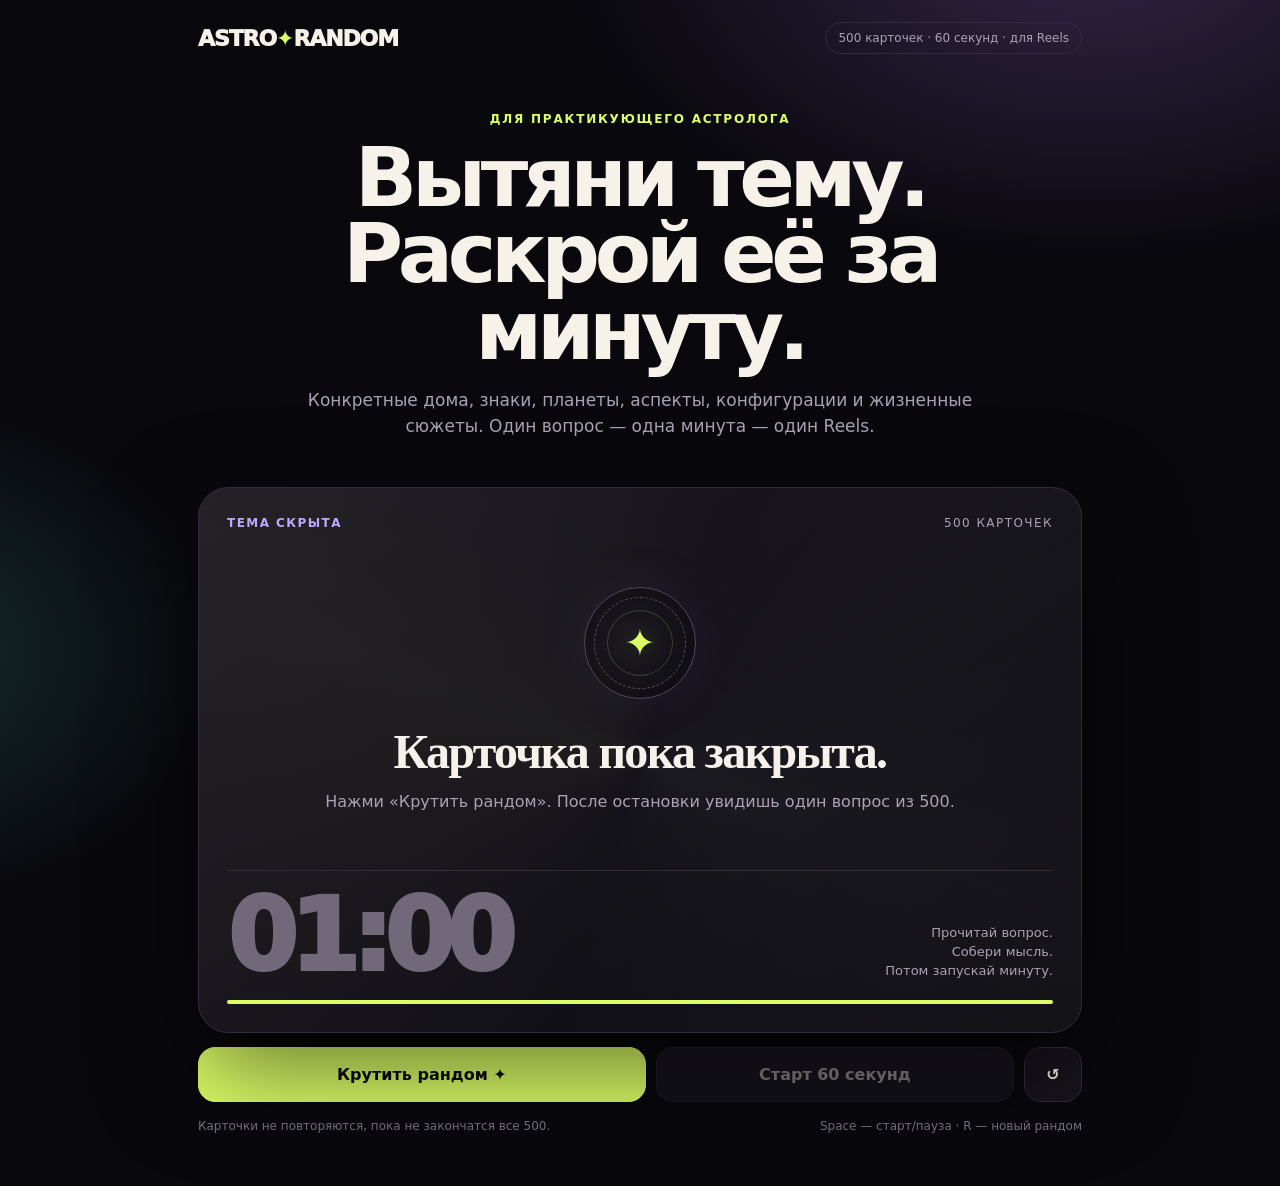
==== commit 91382d55: "Rebuild 500-card deck with concrete placements aspects and life scenarios" ====
--- a/index.html
+++ b/index.html
@@ -1,180 +1,165 @@
 <!doctype html>
 <html lang="ru">
 <head>
-<meta charset="utf-8">
-<meta name="viewport" content="width=device-width,initial-scale=1,viewport-fit=cover">
+<meta charset="utf-8"><meta name="viewport" content="width=device-width,initial-scale=1,viewport-fit=cover">
 <meta name="theme-color" content="#09080d">
 <title>Astro Random — 500 тем для Reels</title>
-<meta name="description" content="500 интересных астрологических тем для Reels: случайный вопрос и 60 секунд на ответ.">
+<meta name="description" content="500 конкретных астрологических тем для Reels: дома, знаки, планеты, аспекты, конфигурации и жизненные сюжеты.">
 <style>
 :root{--bg:#09080d;--panel:#15121b;--text:#f6f1e9;--muted:#aaa2b3;--line:#332c3d;--acid:#ddff66;--hot:#ff756d;--violet:#bea8ff}
-*{box-sizing:border-box}
-html{background:var(--bg)}
-body{margin:0;min-height:100vh;color:var(--text);background:
-radial-gradient(850px 520px at 85% -5%,#332546 0%,transparent 62%),
-radial-gradient(700px 480px at -12% 55%,#173030 0%,transparent 55%),var(--bg);
-font-family:Inter,ui-sans-serif,system-ui,-apple-system,BlinkMacSystemFont,"Segoe UI",sans-serif}
-button{font:inherit}.wrap{max-width:920px;margin:0 auto;padding:22px 18px 50px}
-header{display:flex;align-items:center;justify-content:space-between;gap:16px}
-.brand{font-weight:950;letter-spacing:-.05em;font-size:22px}.brand b{color:var(--acid)}
-.badge{border:1px solid var(--line);border-radius:999px;color:var(--muted);font-size:12px;padding:8px 12px}
+*{box-sizing:border-box}html{background:var(--bg)}body{margin:0;min-height:100vh;color:var(--text);background:radial-gradient(850px 520px at 85% -5%,#332546 0%,transparent 62%),radial-gradient(700px 480px at -12% 55%,#173030 0%,transparent 55%),var(--bg);font-family:Inter,ui-sans-serif,system-ui,-apple-system,BlinkMacSystemFont,"Segoe UI",sans-serif}
+button{font:inherit}.wrap{max-width:920px;margin:0 auto;padding:22px 18px 50px}header{display:flex;align-items:center;justify-content:space-between;gap:16px}
+.brand{font-weight:950;letter-spacing:-.05em;font-size:22px}.brand b{color:var(--acid)}.badge{border:1px solid var(--line);border-radius:999px;color:var(--muted);font-size:12px;padding:8px 12px}
 .hero{text-align:center;padding:58px 0 26px}.kicker{color:var(--acid);font-size:12px;letter-spacing:.15em;text-transform:uppercase;font-weight:900}
-h1{font-size:clamp(42px,8vw,82px);line-height:.93;letter-spacing:-.065em;margin:14px auto 18px;max-width:820px}
-.lead{font-size:17px;line-height:1.55;color:var(--muted);max-width:690px;margin:0 auto}
-.game{margin-top:22px}
-.stage{position:relative;min-height:500px;border:1px solid var(--line);border-radius:30px;padding:28px;overflow:hidden;background:linear-gradient(145deg,rgba(29,25,37,.98),rgba(13,12,17,.99));box-shadow:0 38px 100px #0008}
-.stage:before{content:"";position:absolute;inset:-35%;background:conic-gradient(from 20deg,transparent,#ffffff08,transparent,#dfff660b,transparent);animation:ambient 14s linear infinite;pointer-events:none}
-@keyframes ambient{to{transform:rotate(360deg)}}
-.topline{position:relative;z-index:2;display:flex;justify-content:space-between;gap:16px;color:var(--muted);font-size:12px;text-transform:uppercase;letter-spacing:.12em}
-.topline strong{color:var(--violet)}
+h1{font-size:clamp(42px,8vw,82px);line-height:.93;letter-spacing:-.065em;margin:14px auto 18px;max-width:820px}.lead{font-size:17px;line-height:1.55;color:var(--muted);max-width:700px;margin:0 auto}
+.game{margin-top:22px}.stage{position:relative;min-height:500px;border:1px solid var(--line);border-radius:30px;padding:28px;overflow:hidden;background:linear-gradient(145deg,rgba(29,25,37,.98),rgba(13,12,17,.99));box-shadow:0 38px 100px #0008}
+.stage:before{content:"";position:absolute;inset:-35%;background:conic-gradient(from 20deg,transparent,#ffffff08,transparent,#dfff660b,transparent);animation:ambient 14s linear infinite;pointer-events:none}@keyframes ambient{to{transform:rotate(360deg)}}
+.topline{position:relative;z-index:2;display:flex;justify-content:space-between;gap:16px;color:var(--muted);font-size:12px;text-transform:uppercase;letter-spacing:.12em}.topline strong{color:var(--violet)}
 .center{position:relative;z-index:2;min-height:340px;display:flex;flex-direction:column;align-items:center;justify-content:center;text-align:center}
 .orb{width:112px;height:112px;border-radius:50%;border:1px solid #51465e;display:grid;place-items:center;margin-bottom:28px;position:relative;box-shadow:inset 0 0 35px #0007,0 0 60px #bea8ff12}
-.orb:before,.orb:after{content:"";position:absolute;border-radius:50%;border:1px dashed #554861}.orb:before{inset:9px}.orb:after{inset:22px;border-style:solid;border-color:#dfff6633}
-.orb .glyph{font-size:38px;color:var(--acid);filter:drop-shadow(0 0 14px #dfff6644)}
-.orb.spinning{animation:spin .48s linear infinite}.orb.spinning:before{animation:spinReverse .8s linear infinite}
-@keyframes spin{to{transform:rotate(360deg)}}@keyframes spinReverse{to{transform:rotate(-360deg)}}
-.hidden-copy{max-width:650px}.hidden-copy h2{font-family:Georgia,"Times New Roman",serif;font-size:clamp(30px,5vw,48px);line-height:1.06;margin:0 0 12px;letter-spacing:-.035em}
-.hidden-copy p{margin:0;color:var(--muted);line-height:1.5}
-.topic{font-family:Georgia,"Times New Roman",serif;font-size:clamp(27px,4.8vw,45px);line-height:1.1;letter-spacing:-.035em;max-width:800px;margin:0}
-.topic.scramble{color:#d6cedd;filter:blur(1.5px);opacity:.72}
-.difficulty{display:inline-flex;margin-top:20px;padding:8px 12px;border:1px solid #5a4d69;border-radius:999px;color:var(--violet);font-size:12px;font-weight:950;letter-spacing:.11em;text-transform:uppercase}
+.orb:before,.orb:after{content:"";position:absolute;border-radius:50%;border:1px dashed #554861}.orb:before{inset:9px}.orb:after{inset:22px;border-style:solid;border-color:#dfff6633}.orb .glyph{font-size:38px;color:var(--acid);filter:drop-shadow(0 0 14px #dfff6644)}
+.orb.spinning{animation:spin .48s linear infinite}.orb.spinning:before{animation:spinReverse .8s linear infinite}@keyframes spin{to{transform:rotate(360deg)}}@keyframes spinReverse{to{transform:rotate(-360deg)}}
+.hidden-copy{max-width:650px}.hidden-copy h2{font-family:Georgia,"Times New Roman",serif;font-size:clamp(30px,5vw,48px);line-height:1.06;margin:0 0 12px;letter-spacing:-.035em}.hidden-copy p{margin:0;color:var(--muted);line-height:1.5}
+.topic{font-family:Georgia,"Times New Roman",serif;font-size:clamp(27px,4.8vw,45px);line-height:1.1;letter-spacing:-.035em;max-width:810px;margin:0}.topic.scramble{color:#d6cedd;filter:blur(1.5px);opacity:.72}
 .timerbox{position:relative;z-index:2;border-top:1px solid var(--line);padding-top:23px;display:flex;align-items:flex-end;justify-content:space-between;gap:18px}
-.timer{font-variant-numeric:tabular-nums;font-size:clamp(58px,10vw,100px);font-weight:950;letter-spacing:-.075em;line-height:.86;color:#716979;transition:.18s}.timer.ready{color:var(--text)}.timer.danger{color:var(--hot)}
-.timerhint{text-align:right;color:var(--muted);font-size:13px;line-height:1.45}
+.timer{font-variant-numeric:tabular-nums;font-size:clamp(58px,10vw,100px);font-weight:950;letter-spacing:-.075em;line-height:.86;color:#716979;transition:.18s}.timer.ready{color:var(--text)}.timer.danger{color:var(--hot)}.timerhint{text-align:right;color:var(--muted);font-size:13px;line-height:1.45}
 .progress{position:relative;z-index:2;height:4px;background:#26212d;border-radius:99px;overflow:hidden;margin-top:20px}.bar{height:100%;width:100%;background:var(--acid);transform-origin:left;transition:width .25s linear}
-.actions{display:grid;grid-template-columns:1.25fr 1fr auto;gap:10px;margin-top:14px}
-.btn{border-radius:17px;padding:17px 18px;font-weight:900;cursor:pointer;border:1px solid var(--line);transition:.18s}.btn:disabled{opacity:.38;cursor:not-allowed}
-.spinbtn{background:var(--acid);color:#0c0b0e;border-color:var(--acid)}.spinbtn:active:not(:disabled){transform:scale(.99)}
-.startbtn{background:#211b29;color:var(--text)}.startbtn.running{background:var(--hot);color:#120909;border-color:var(--hot)}
-.resetbtn{background:#17141c;color:var(--text);width:58px}
-.under{display:flex;justify-content:space-between;gap:14px;margin-top:16px;color:#7c7482;font-size:12px;line-height:1.45}
-.toast{position:fixed;left:50%;bottom:24px;transform:translate(-50%,20px);opacity:0;pointer-events:none;background:#f4efe7;color:#111;padding:10px 14px;border-radius:12px;font-size:13px;font-weight:900;transition:.2s;z-index:20}.toast.show{opacity:1;transform:translate(-50%,0)}
+.actions{display:grid;grid-template-columns:1.25fr 1fr auto;gap:10px;margin-top:14px}.btn{border-radius:17px;padding:17px 18px;font-weight:900;cursor:pointer;border:1px solid var(--line);transition:.18s}.btn:disabled{opacity:.38;cursor:not-allowed}
+.spinbtn{background:var(--acid);color:#0c0b0e;border-color:var(--acid)}.startbtn{background:#211b29;color:var(--text)}.startbtn.running{background:var(--hot);color:#120909;border-color:var(--hot)}.resetbtn{background:#17141c;color:var(--text);width:58px}
+.under{display:flex;justify-content:space-between;gap:14px;margin-top:16px;color:#7c7482;font-size:12px;line-height:1.45}.toast{position:fixed;left:50%;bottom:24px;transform:translate(-50%,20px);opacity:0;pointer-events:none;background:#f4efe7;color:#111;padding:10px 14px;border-radius:12px;font-size:13px;font-weight:900;transition:.2s;z-index:20}.toast.show{opacity:1;transform:translate(-50%,0)}
 @media(max-width:660px){.wrap{padding:17px 14px 38px}.hero{padding-top:42px}.badge{display:none}.stage{min-height:520px;border-radius:24px;padding:22px 18px}.center{min-height:360px}.orb{width:96px;height:96px}.timerhint{display:none}.actions{grid-template-columns:1fr 1fr}.spinbtn{grid-column:1/-1}.resetbtn{width:auto}.under{display:none}}
 </style>
 </head>
 <body>
 <main class="wrap">
 <header><div class="brand">ASTRO<b>✦</b>RANDOM</div><div class="badge">500 карточек · 60 секунд · для Reels</div></header>
-<section class="hero">
-  <div class="kicker">Для практикующего астролога</div>
-  <h1>Вытяни тему.<br>Раскрой её за минуту.</h1>
-  <p class="lead">Конкретные положения, аспекты, конфигурации и жизненные ситуации. Вытягивай вопрос, разбирай его как практикующий астролог и говори минуту — без фатальных выводов по одному показателю.</p>
-</section>
+<section class="hero"><div class="kicker">Для практикующего астролога</div><h1>Вытяни тему.<br>Раскрой её за минуту.</h1><p class="lead">Конкретные дома, знаки, планеты, аспекты, конфигурации и жизненные сюжеты. Один вопрос — одна минута — один Reels.</p></section>
+<section class="game"><div class="stage">
+<div class="topline"><strong id="status">тема скрыта</strong><span id="count">500 карточек</span></div>
+<div class="center"><div class="orb" id="orb"><div class="glyph">✦</div></div><div class="hidden-copy" id="hidden"><h2>Карточка пока закрыта.</h2><p>Нажми «Крутить рандом». После остановки увидишь один вопрос из 500.</p></div><div id="revealed" hidden><div class="topic" id="topic"></div></div></div>
+<div class="timerbox"><div class="timer" id="timer">01:00</div><div class="timerhint">Прочитай вопрос.<br>Собери мысль.<br>Потом запускай минуту.</div></div><div class="progress"><div class="bar" id="bar"></div></div>
+</div>
+<div class="actions"><button class="btn spinbtn" id="spin">Крутить рандом ✦</button><button class="btn startbtn" id="start" disabled>Старт 60 секунд</button><button class="btn resetbtn" id="reset">↺</button></div>
+<div class="under"><span>Карточки не повторяются, пока не закончатся все 500.</span><span>Space — старт/пауза · R — новый рандом</span></div>
+</section></main><div class="toast" id="toast">Минута закончилась ✦</div>
+<script>
+const signs=["Овне","Тельце","Близнецах","Раке","Льве","Деве","Весах","Скорпионе","Стрельце","Козероге","Водолее","Рыбах"];
+const houseThemes=["самопрезентации и способа входить в жизнь","денег и личных ресурсов","общения и обучения","семьи и чувства дома","романов, творчества и детей","работы, режима и обязанностей","партнёрства и брака","интимности и общих ресурсов","мировоззрения и дальних поездок","карьеры и статуса","друзей, аудитории и целей","уединения и скрытых процессов"];
+const houseFrames=[
+(h,s,t)=>h+" дом в "+s+": как это может проявляться в теме "+t+", и что обязательно проверить у управителя дома?",
+(h,s,t)=>"Если "+h+" дом в "+s+", какие два совершенно разных сценария могут проявиться в сфере "+t+"?",
+(h,s,t)=>h+" дом в "+s+": какой популярный вывод здесь был бы слишком примитивным и как прочитать это тоньше?",
+(h,s,t)=>"Как объяснить клиенту "+h+" дом в "+s+" на живом примере из темы "+t+", не превращая знак на куспиде в приговор?"
+];
+const planets=["Солнце","Луна","Меркурий","Венера","Марс","Юпитер","Сатурн","Уран","Нептун","Плутон"];
+const planetFrames=[
+(p,s)=>p+" в "+s+": как это может проявляться в реальной жизни, если не ограничиваться стандартным описанием знака?",
+(p,s)=>p+" в "+s+": в чём ресурс такого положения, а где человек чаще перегибает функцию этой планеты?",
+(p,s)=>p+" в "+s+": какой неожиданный сценарий отношений, денег или работы может вырасти из такого положения?",
+(p,s)=>p+" в "+s+": что сильнее изменит трактовку — дом, аспекты или состояние управителя, и какой пример ты бы привела?"
+];
+const pairs=[["Солнце","Луна"],["Солнце","Сатурн"],["Солнце","Плутон"],["Солнце","Уран"],["Солнце","Нептун"],["Луна","Сатурн"],["Луна","Плутон"],["Луна","Уран"],["Луна","Нептун"],["Луна","Юпитер"],["Меркурий","Сатурн"],["Меркурий","Уран"],["Меркурий","Нептун"],["Меркурий","Плутон"],["Венера","Марс"],["Венера","Сатурн"],["Венера","Уран"],["Венера","Нептун"],["Венера","Плутон"],["Венера","Юпитер"]];
+const aspects=[
+(a,b)=>a+" в соединении с "+b+": где здесь усиление, а где две функции начинают мешать друг другу?",
+(a,b)=>a+" в квадрате к "+b+": как это может проявляться конструктивно, а как — в повторяющемся жизненном конфликте?",
+(a,b)=>a+" в оппозиции к "+b+": между какими двумя потребностями человека чаще всего возникает качеля?",
+(a,b)=>a+" в трине к "+b+": почему гармоничный аспект может быть и талантом, и слишком удобной привычкой?"
+];
+const configs=[
+"Тау-квадрат: почему он не обязательно плохой и какая точка может стать выходом из напряжения?",
+"Большой тригон: когда он даёт талант, а когда человеку слишком легко оставаться в привычном?",
+"Большой крест: как отличить постоянный кризис от огромной способности держать нагрузку?",
+"Йод: почему его часто мистифицируют и как говорить о нём без слова «судьбоносный»?",
+"Стеллиум в одном доме: когда он реально доминирует в жизни, а когда его переоценивают?",
+"Планета в экзальтации: почему это не означает, что её функция всегда работает легко?",
+"Планета в падении: какой ресурс может появиться именно из необходимости учиться этой функции?",
+"Планета в изгнании: почему слабость по достоинству не равна жизненной неуспешности?",
+"Планета в обители: как сильная функция может стать чрезмерной?",
+"Взаимная рецепция: в каких случаях две слабые по отдельности планеты реально поддерживают друг друга?",
+"Планета в шахте: почему её не стоит автоматически считать выключенной?",
+"Планета без мажорных аспектов: будет она незаметной или, наоборот, слишком автономной?",
+"Сожжённая планета: чем реальная проблема функции отличается от страшилки «Солнце всё сожгло»?",
+"Казими: почему точность к Солнцу принципиальна и как это меняет проявление планеты?",
+"Ретроградная Венера в натале: что она может дать в ценностях и отношениях, кроме клише про бывших?",
+"Ретроградный Марс: как может выглядеть непрямое действие и способ проживать злость?",
+"Ретроградный Меркурий в натале: почему это не означает плохое мышление?",
+"Управитель Асцендента в восьмом доме: какие темы могут стать центральными и почему это не только кризисы?",
+"Управитель Асцендента в двенадцатом доме: как это может проявляться без фатальных историй про изоляцию?",
+"Управитель второго дома в десятом: как могут связываться деньги и публичная карьера?",
+"Управитель второго дома в восьмом: когда доходы реально зависят от общих ресурсов или партнёров?",
+"Управитель пятого дома в седьмом: как могут переплетаться романтика, дети, творчество и партнёрство?",
+"Управитель седьмого дома в десятом: почему отношения иногда напрямую влияют на статус и карьеру?",
+"Управитель восьмого дома во втором: как переплетаются личные деньги, долги, наследство и общий бюджет?",
+"Луна в квадрате к Сатурну: обязательно ли это сложные отношения с матерью и какие ещё сценарии возможны?",
+"Венера в квадрате к Плутону: где заканчивается сильная страсть и начинается борьба за контроль?",
+"Венера в трине к Юпитеру: почему лёгкость в симпатиях не всегда означает удачу в любви?",
+"Марс в оппозиции к Урану: чем потребность в свободе отличается от привычки разрушать всё на пике напряжения?",
+"Меркурий в квадрате к Нептуну: как отличить богатое воображение от проблем с ясностью договорённостей?",
+"Солнце в квадрате к Сатурну: как из раннего ощущения ограничений может вырасти огромная собранность?",
+"Луна в трине к Юпитеру: когда эмоциональная щедрость помогает, а когда человек обещает себе слишком много?",
+"Сатурн на Десценденте: обязательно ли это поздний брак или важнее тип требований к партнёрству?",
+"Юпитер во втором доме: почему это может дать и лёгкость денег, и большие расходы?",
+"Плутон во втором доме: что может стоять за крайностями контроля денег и самоценности?",
+"Уран в седьмом доме: обязательно ли это нестабильные отношения или возможен союз с необычными правилами?",
+"Нептун в седьмом доме: как отличить романтический идеал от реального партнёра?",
+"Сатурн в пятом доме: означает ли это мало детей, или тема гораздо шире?",
+"Юпитер в пятом доме: почему это не гарантирует много детей, но усиливает тему творчества и удовольствия?",
+"Венера в восьмом доме: почему сильная интимность может одновременно тянуть и пугать?",
+"Марс в десятом доме: как амбиция может стать и карьерным двигателем, и источником конфликтов?"
+];
+const scenarios=[
+"деньги даются человеку заметно легче, чем большинству",
+"доход идёт волнами: то очень много, то почти ничего",
+"деньги часто приходят через партнёрство или общий бюджет",
+"человек умеет копить, но ему трудно тратить на себя",
+"человек легко тратит и почти не удерживает деньги",
+"карьерный успех приходит заметно позже сверстников",
+"человек несколько раз полностью меняет профессию",
+"человеку легче строить своё дело, чем работать в жёсткой системе",
+"человек становится очень заметным или публичным в своей сфере",
+"работа занимает почти всё место в жизни",
+"человек постоянно переезжает и с трудом укореняется",
+"человек большую часть взрослой жизни проводит за границей",
+"у человека сложные отношения с матерью",
+"у человека сложные отношения с отцом или авторитетными фигурами",
+"человек ощущает себя взрослым с очень раннего возраста",
+"человек избегает серьёзных отношений, хотя хочет близости",
+"человек постоянно выбирает эмоционально недоступных партнёров",
+"у человека много ярких романов и быстро меняющихся увлечений",
+"человек очень ревнив и тяжело переживает потерю контроля в любви",
+"человеку постоянно нужна новизна в отношениях и сложно выдерживать рутину",
+"человек производит очень сильное чувственное впечатление на других",
+"человек очень осторожно относится к физической близости",
+"отношения начинаются очень быстро и так же быстро могут закончиться",
+"отношения держатся годами, хотя в них много тяжести и ограничений",
+"партнёры становятся главным источником больших перемен",
+"человек мечтает о детях и тема родительства занимает большое место",
+"тема детей в жизни человека ограничена, поздняя или не становится центральной",
+"тема детей и воспитания очень выражена и занимает много пространства",
+"родительство приходит значительно позже, чем человек ожидал"
+];
+const reverseFrames=[
+x=>"Обратная задача: "+x+". Какие показатели в карте ты бы проверила первыми и почему одного аспекта недостаточно?",
+x=>"Если "+x+", какие 3–4 разные комбинации домов, управителей и аспектов могли бы дать похожий результат?",
+x=>"Какие показатели астрологи часто связывают с сюжетом «"+x+"», и какие из них ты считаешь переоценёнными?",
+x=>"Сюжет: "+x+". Что в карте могло бы подтвердить эту гипотезу, а что заставило бы тебя отказаться от неё?"
+];
+const topics=[];
+for(let h=1;h<=12;h++){signs.forEach((s,i)=>topics.push({text:houseFrames[(h+i)%4](h,s,houseThemes[h-1])}));}
+planets.forEach((p,pi)=>signs.forEach((s,i)=>topics.push({text:planetFrames[(pi+i)%4](p,s)})));
+pairs.forEach(pair=>aspects.forEach(make=>topics.push({text:make(pair[0],pair[1])})));
+configs.forEach(text=>topics.push({text}));
+scenarios.forEach(x=>reverseFrames.forEach(make=>topics.push({text:make(x)})));
+if(topics.length!==500) throw new Error("Deck must contain 500 cards, got "+topics.length);
 
-<section class="game">
-  <div class="stage">
-    <div class="topline"><strong id="status">тема скрыта</strong><span id="count">500 карточек</span></div>
-    <div class="center">
-      <div class="orb" id="orb"><div class="glyph">✦</div></div>
-      <div class="hidden-copy" id="hidden">
-        <h2>Карточка пока закрыта.</h2>
-        <p>Нажми «Крутить рандом». После остановки увидишь один вопрос из 500.</p>
-      </div>
-      <div id="revealed" hidden>
-        <div class="topic" id="topic"></div>
-        
-      </div>
-    </div>
-    <div class="timerbox">
-      <div class="timer" id="timer">01:00</div>
-      <div class="timerhint">Прочитай вопрос.<br>Собери мысль.<br>Потом запускай минуту.</div>
-    </div>
-    <div class="progress"><div class="bar" id="bar"></div></div>
-  </div>
-  <div class="actions">
-    <button class="btn spinbtn" id="spin">Крутить рандом ✦</button>
-    <button class="btn startbtn" id="start" disabled>Старт 60 секунд</button>
-    <button class="btn resetbtn" id="reset" title="Сбросить таймер">↺</button>
-  </div>
-  <div class="under">
-    <span>Карточки не повторяются, пока не закончатся все 500.</span>
-    <span>Space — старт/пауза · R — новый рандом</span>
-  </div>
-</section>
-</main>
-<div class="toast" id="toast">Минута закончилась ✦</div>
-
-<script>
-const topics = [{"text":"Если 1 дом в Овне, какие два совершенно разных сценария могут проявиться в сфере самопрезентации, тела и способа входить в жизнь?"},{"text":"1 дом в Тельце: какой популярный вывод здесь был бы слишком примитивным и как ты прочитала бы это тоньше?"},{"text":"Как бы ты объяснила клиенту 1 дом в Близнецах на живом примере из темы самопрезентации, тела и способа входить в жизнь, не превращая знак на куспиде в приговор?"},{"text":"1 дом в Раке: как это может проявляться в теме самопрезентации, тела и способа входить в жизнь, и что обязательно нужно проверить у управителя дома?"},{"text":"Если 1 дом в Льве, какие два совершенно разных сценария могут проявиться в сфере самопрезентации, тела и способа входить в жизнь?"},{"text":"1 дом в Деве: какой популярный вывод здесь был бы слишком примитивным и как ты прочитала бы это тоньше?"},{"text":"Как бы ты объяснила клиенту 1 дом в Весах на живом примере из темы самопрезентации, тела и способа входить в жизнь, не превращая знак на куспиде в приговор?"},{"text":"1 дом в Скорпионе: как это может проявляться в теме самопрезентации, тела и способа входить в жизнь, и что обязательно нужно проверить у управителя дома?"},{"text":"Если 1 дом в Стрельце, какие два совершенно разных сценария могут проявиться в сфере самопрезентации, тела и способа входить в жизнь?"},{"text":"1 дом в Козероге: какой популярный вывод здесь был бы слишком примитивным и как ты прочитала бы это тоньше?"},{"text":"Как бы ты объяснила клиенту 1 дом в Водолее на живом примере из темы самопрезентации, тела и способа входить в жизнь, не превращая знак на куспиде в приговор?"},{"text":"1 дом в Рыбах: как это может проявляться в теме самопрезентации, тела и способа входить в жизнь, и что обязательно нужно проверить у управителя дома?"},{"text":"2 дом в Овне: какой популярный вывод здесь был бы слишком примитивным и как ты прочитала бы это тоньше?"},{"text":"Как бы ты объяснила клиенту 2 дом в Тельце на живом примере из темы денег, самоценности и личных ресурсов, не превращая знак на куспиде в приговор?"},{"text":"2 дом в Близнецах: как это может проявляться в теме денег, самоценности и личных ресурсов, и что обязательно нужно проверить у управителя дома?"},{"text":"Если 2 дом в Раке, какие два совершенно разных сценария могут проявиться в сфере денег, самоценности и личных ресурсов?"},{"text":"2 дом в Льве: какой популярный вывод здесь был бы слишком примитивным и как ты прочитала бы это тоньше?"},{"text":"Как бы ты объяснила клиенту 2 дом в Деве на живом примере из темы денег, самоценности и личных ресурсов, не превращая знак на куспиде в приговор?"},{"text":"2 дом в Весах: как это может проявляться в теме денег, самоценности и личных ресурсов, и что обязательно нужно проверить у управителя дома?"},{"text":"Если 2 дом в Скорпионе, какие два совершенно разных сценария могут проявиться в сфере денег, самоценности и личных ресурсов?"},{"text":"2 дом в Стрельце: какой популярный вывод здесь был бы слишком примитивным и как ты прочитала бы это тоньше?"},{"text":"Как бы ты объяснила клиенту 2 дом в Козероге на живом примере из темы денег, самоценности и личных ресурсов, не превращая знак на куспиде в приговор?"},{"text":"2 дом в Водолее: как это может проявляться в теме денег, самоценности и личных ресурсов, и что обязательно нужно проверить у управителя дома?"},{"text":"Если 2 дом в Рыбах, какие два совершенно разных сценария могут проявиться в сфере денег, самоценности и личных ресурсов?"},{"text":"Как бы ты объяснила клиенту 3 дом в Овне на живом примере из темы общения, обучения, документов и ближайшего окружения, не превращая знак на куспиде в приговор?"},{"text":"3 дом в Тельце: как это может проявляться в теме общения, обучения, документов и ближайшего окружения, и что обязательно нужно проверить у управителя дома?"},{"text":"Если 3 дом в Близнецах, какие два совершенно разных сценария могут проявиться в сфере общения, обучения, документов и ближайшего окружения?"},{"text":"3 дом в Раке: какой популярный вывод здесь был бы слишком примитивным и как ты прочитала бы это тоньше?"},{"text":"Как бы ты объяснила клиенту 3 дом в Льве на живом примере из темы общения, обучения, документов и ближайшего окружения, не превращая знак на куспиде в приговор?"},{"text":"3 дом в Деве: как это может проявляться в теме общения, обучения, документов и ближайшего окружения, и что обязательно нужно проверить у управителя дома?"},{"text":"Если 3 дом в Весах, какие два совершенно разных сценария могут проявиться в сфере общения, обучения, документов и ближайшего окружения?"},{"text":"3 дом в Скорпионе: какой популярный вывод здесь был бы слишком примитивным и как ты прочитала бы это тоньше?"},{"text":"Как бы ты объяснила клиенту 3 дом в Стрельце на живом примере из темы общения, обучения, документов и ближайшего окружения, не превращая знак на куспиде в приговор?"},{"text":"3 дом в Козероге: как это может проявляться в теме общения, обучения, документов и ближайшего окружения, и что обязательно нужно проверить у управителя дома?"},{"text":"Если 3 дом в Водолее, какие два совершенно разных сценария могут проявиться в сфере общения, обучения, документов и ближайшего окружения?"},{"text":"3 дом в Рыбах: какой популярный вывод здесь был бы слишком примитивным и как ты прочитала бы это тоньше?"},{"text":"4 дом в Овне: как это может проявляться в теме дома, семьи, корней и чувства безопасности, и что обязательно нужно проверить у управителя дома?"},{"text":"Если 4 дом в Тельце, какие два совершенно разных сценария могут проявиться в сфере дома, семьи, корней и чувства безопасности?"},{"text":"4 дом в Близнецах: какой популярный вывод здесь был бы слишком примитивным и как ты прочитала бы это тоньше?"},{"text":"Как бы ты объяснила клиенту 4 дом в Раке на живом примере из темы дома, семьи, корней и чувства безопасности, не превращая знак на куспиде в приговор?"},{"text":"4 дом в Льве: как это может проявляться в теме дома, семьи, корней и чувства безопасности, и что обязательно нужно проверить у управителя дома?"},{"text":"Если 4 дом в Деве, какие два совершенно разных сценария могут проявиться в сфере дома, семьи, корней и чувства безопасности?"},{"text":"4 дом в Весах: какой популярный вывод здесь был бы слишком примитивным и как ты прочитала бы это тоньше?"},{"text":"Как бы ты объяснила клиенту 4 дом в Скорпионе на живом примере из темы дома, семьи, корней и чувства безопасности, не превращая знак на куспиде в приговор?"},{"text":"4 дом в Стрельце: как это может проявляться в теме дома, семьи, корней и чувства безопасности, и что обязательно нужно проверить у управителя дома?"},{"text":"Если 4 дом в Козероге, какие два совершенно разных сценария могут проявиться в сфере дома, семьи, корней и чувства безопасности?"},{"text":"4 дом в Водолее: какой популярный вывод здесь был бы слишком примитивным и как ты прочитала бы это тоньше?"},{"text":"Как бы ты объяснила клиенту 4 дом в Рыбах на живом примере из темы дома, семьи, корней и чувства безопасности, не превращая знак на куспиде в приговор?"},{"text":"Если 5 дом в Овне, какие два совершенно разных сценария могут проявиться в сфере романов, творчества, удовольствия и детей?"},{"text":"5 дом в Тельце: какой популярный вывод здесь был бы слишком примитивным и как ты прочитала бы это тоньше?"},{"text":"Как бы ты объяснила клиенту 5 дом в Близнецах на живом примере из темы романов, творчества, удовольствия и детей, не превращая знак на куспиде в приговор?"},{"text":"5 дом в Раке: как это может проявляться в теме романов, творчества, удовольствия и детей, и что обязательно нужно проверить у управителя дома?"},{"text":"Если 5 дом в Льве, какие два совершенно разных сценария могут проявиться в сфере романов, творчества, удовольствия и детей?"},{"text":"5 дом в Деве: какой популярный вывод здесь был бы слишком примитивным и как ты прочитала бы это тоньше?"},{"text":"Как бы ты объяснила клиенту 5 дом в Весах на живом примере из темы романов, творчества, удовольствия и детей, не превращая знак на куспиде в приговор?"},{"text":"5 дом в Скорпионе: как это может проявляться в теме романов, творчества, удовольствия и детей, и что обязательно нужно проверить у управителя дома?"},{"text":"Если 5 дом в Стрельце, какие два совершенно разных сценария могут проявиться в сфере романов, творчества, удовольствия и детей?"},{"text":"5 дом в Козероге: какой популярный вывод здесь был бы слишком примитивным и как ты прочитала бы это тоньше?"},{"text":"Как бы ты объяснила клиенту 5 дом в Водолее на живом примере из темы романов, творчества, удовольствия и детей, не превращая знак на куспиде в приговор?"},{"text":"5 дом в Рыбах: как это может проявляться в теме романов, творчества, удовольствия и детей, и что обязательно нужно проверить у управителя дома?"},{"text":"6 дом в Овне: какой популярный вывод здесь был бы слишком примитивным и как ты прочитала бы это тоньше?"},{"text":"Как бы ты объяснила клиенту 6 дом в Тельце на живом примере из темы работы, режима, обязанностей и повседневных привычек, не превращая знак на куспиде в приговор?"},{"text":"6 дом в Близнецах: как это может проявляться в теме работы, режима, обязанностей и повседневных привычек, и что обязательно нужно проверить у управителя дома?"},{"text":"Если 6 дом в Раке, какие два совершенно разных сценария могут проявиться в сфере работы, режима, обязанностей и повседневных привычек?"},{"text":"6 дом в Льве: какой популярный вывод здесь был бы слишком примитивным и как ты прочитала бы это тоньше?"},{"text":"Как бы ты объяснила клиенту 6 дом в Деве на живом примере из темы работы, режима, обязанностей и повседневных привычек, не превращая знак на куспиде в приговор?"},{"text":"6 дом в Весах: как это может проявляться в теме работы, режима, обязанностей и повседневных привычек, и что обязательно нужно проверить у управителя дома?"},{"text":"Если 6 дом в Скорпионе, какие два совершенно разных сценария могут проявиться в сфере работы, режима, обязанностей и повседневных привычек?"},{"text":"6 дом в Стрельце: какой популярный вывод здесь был бы слишком примитивным и как ты прочитала бы это тоньше?"},{"text":"Как бы ты объяснила клиенту 6 дом в Козероге на живом примере из темы работы, режима, обязанностей и повседневных привычек, не превращая знак на куспиде в приговор?"},{"text":"6 дом в Водолее: как это может проявляться в теме работы, режима, обязанностей и повседневных привычек, и что обязательно нужно проверить у управителя дома?"},{"text":"Если 6 дом в Рыбах, какие два совершенно разных сценария могут проявиться в сфере работы, режима, обязанностей и повседневных привычек?"},{"text":"Как бы ты объяснила клиенту 7 дом в Овне на живом примере из темы партнёрства, брака и открытых конфликтов, не превращая знак на куспиде в приговор?"},{"text":"7 дом в Тельце: как это может проявляться в теме партнёрства, брака и открытых конфликтов, и что обязательно нужно проверить у управителя дома?"},{"text":"Если 7 дом в Близнецах, какие два совершенно разных сценария могут проявиться в сфере партнёрства, брака и открытых конфликтов?"},{"text":"7 дом в Раке: какой популярный вывод здесь был бы слишком примитивным и как ты прочитала бы это тоньше?"},{"text":"Как бы ты объяснила клиенту 7 дом в Льве на живом примере из темы партнёрства, брака и открытых конфликтов, не превращая знак на куспиде в приговор?"},{"text":"7 дом в Деве: как это может проявляться в теме партнёрства, брака и открытых конфликтов, и что обязательно нужно проверить у управителя дома?"},{"text":"Если 7 дом в Весах, какие два совершенно разных сценария могут проявиться в сфере партнёрства, брака и открытых конфликтов?"},{"text":"7 дом в Скорпионе: какой популярный вывод здесь был бы слишком примитивным и как ты прочитала бы это тоньше?"},{"text":"Как бы ты объяснила клиенту 7 дом в Стрельце на живом примере из темы партнёрства, брака и открытых конфликтов, не превращая знак на куспиде в приговор?"},{"text":"7 дом в Козероге: как это может проявляться в теме партнёрства, брака и открытых конфликтов, и что обязательно нужно проверить у управителя дома?"},{"text":"Если 7 дом в Водолее, какие два совершенно разных сценария могут проявиться в сфере партнёрства, брака и открытых конфликтов?"},{"text":"7 дом в Рыбах: какой популярный вывод здесь был бы слишком примитивным и как ты прочитала бы это тоньше?"},{"text":"8 дом в Овне: как это может проявляться в теме интимности, кризисов, чужих денег и глубоких привязанностей, и что обязательно нужно проверить у управителя дома?"},{"text":"Если 8 дом в Тельце, какие два совершенно разных сценария могут проявиться в сфере интимности, кризисов, чужих денег и глубоких привязанностей?"},{"text":"8 дом в Близнецах: какой популярный вывод здесь был бы слишком примитивным и как ты прочитала бы это тоньше?"},{"text":"Как бы ты объяснила клиенту 8 дом в Раке на живом примере из темы интимности, кризисов, чужих денег и глубоких привязанностей, не превращая знак на куспиде в приговор?"},{"text":"8 дом в Льве: как это может проявляться в теме интимности, кризисов, чужих денег и глубоких привязанностей, и что обязательно нужно проверить у управителя дома?"},{"text":"Если 8 дом в Деве, какие два совершенно разных сценария могут проявиться в сфере интимности, кризисов, чужих денег и глубоких привязанностей?"},{"text":"8 дом в Весах: какой популярный вывод здесь был бы слишком примитивным и как ты прочитала бы это тоньше?"},{"text":"Как бы ты объяснила клиенту 8 дом в Скорпионе на живом примере из темы интимности, кризисов, чужих денег и глубоких привязанностей, не превращая знак на куспиде в приговор?"},{"text":"8 дом в Стрельце: как это может проявляться в теме интимности, кризисов, чужих денег и глубоких привязанностей, и что обязательно нужно проверить у управителя дома?"},{"text":"Если 8 дом в Козероге, какие два совершенно разных сценария могут проявиться в сфере интимности, кризисов, чужих денег и глубоких привязанностей?"},{"text":"8 дом в Водолее: какой популярный вывод здесь был бы слишком примитивным и как ты прочитала бы это тоньше?"},{"text":"Как бы ты объяснила клиенту 8 дом в Рыбах на живом примере из темы интимности, кризисов, чужих денег и глубоких привязанностей, не превращая знак на куспиде в приговор?"},{"text":"Если 9 дом в Овне, какие два совершенно разных сценария могут проявиться в сфере мировоззрения, дальних поездок, высшего образования и смысла?"},{"text":"9 дом в Тельце: какой популярный вывод здесь был бы слишком примитивным и как ты прочитала бы это тоньше?"},{"text":"Как бы ты объяснила клиенту 9 дом в Близнецах на живом примере из темы мировоззрения, дальних поездок, высшего образования и смысла, не превращая знак на куспиде в приговор?"},{"text":"9 дом в Раке: как это может проявляться в теме мировоззрения, дальних поездок, высшего образования и смысла, и что обязательно нужно проверить у управителя дома?"},{"text":"Если 9 дом в Льве, какие два совершенно разных сценария могут проявиться в сфере мировоззрения, дальних поездок, высшего образования и смысла?"},{"text":"9 дом в Деве: какой популярный вывод здесь был бы слишком примитивным и как ты прочитала бы это тоньше?"},{"text":"Как бы ты объяснила клиенту 9 дом в Весах на живом примере из темы мировоззрения, дальних поездок, высшего образования и смысла, не превращая знак на куспиде в приговор?"},{"text":"9 дом в Скорпионе: как это может проявляться в теме мировоззрения, дальних поездок, высшего образования и смысла, и что обязательно нужно проверить у управителя дома?"},{"text":"Если 9 дом в Стрельце, какие два совершенно разных сценария могут проявиться в сфере мировоззрения, дальних поездок, высшего образования и смысла?"},{"text":"9 дом в Козероге: какой популярный вывод здесь был бы слишком примитивным и как ты прочитала бы это тоньше?"},{"text":"Как бы ты объяснила клиенту 9 дом в Водолее на живом примере из темы мировоззрения, дальних поездок, высшего образования и смысла, не превращая знак на куспиде в приговор?"},{"text":"9 дом в Рыбах: как это может проявляться в теме мировоззрения, дальних поездок, высшего образования и смысла, и что обязательно нужно проверить у управителя дома?"},{"text":"10 дом в Овне: какой популярный вывод здесь был бы слишком примитивным и как ты прочитала бы это тоньше?"},{"text":"Как бы ты объяснила клиенту 10 дом в Тельце на живом примере из темы карьеры, статуса, репутации и видимой роли, не превращая знак на куспиде в приговор?"},{"text":"10 дом в Близнецах: как это может проявляться в теме карьеры, статуса, репутации и видимой роли, и что обязательно нужно проверить у управителя дома?"},{"text":"Если 10 дом в Раке, какие два совершенно разных сценария могут проявиться в сфере карьеры, статуса, репутации и видимой роли?"},{"text":"10 дом в Льве: какой популярный вывод здесь был бы слишком примитивным и как ты прочитала бы это тоньше?"},{"text":"Как бы ты объяснила клиенту 10 дом в Деве на живом примере из темы карьеры, статуса, репутации и видимой роли, не превращая знак на куспиде в приговор?"},{"text":"10 дом в Весах: как это может проявляться в теме карьеры, статуса, репутации и видимой роли, и что обязательно нужно проверить у управителя дома?"},{"text":"Если 10 дом в Скорпионе, какие два совершенно разных сценария могут проявиться в сфере карьеры, статуса, репутации и видимой роли?"},{"text":"10 дом в Стрельце: какой популярный вывод здесь был бы слишком примитивным и как ты прочитала бы это тоньше?"},{"text":"Как бы ты объяснила клиенту 10 дом в Козероге на живом примере из темы карьеры, статуса, репутации и видимой роли, не превращая знак на куспиде в приговор?"},{"text":"10 дом в Водолее: как это может проявляться в теме карьеры, статуса, репутации и видимой роли, и что обязательно нужно проверить у управителя дома?"},{"text":"Если 10 дом в Рыбах, какие два совершенно разных сценария могут проявиться в сфере карьеры, статуса, репутации и видимой роли?"},{"text":"Как бы ты объяснила клиенту 11 дом в Овне на живом примере из темы друзей, сообществ, аудитории и долгосрочных целей, не превращая знак на куспиде в приговор?"},{"text":"11 дом в Тельце: как это может проявляться в теме друзей, сообществ, аудитории и долгосрочных целей, и что обязательно нужно проверить у управителя дома?"},{"text":"Если 11 дом в Близнецах, какие два совершенно разных сценария могут проявиться в сфере друзей, сообществ, аудитории и долгосрочных целей?"},{"text":"11 дом в Раке: какой популярный вывод здесь был бы слишком примитивным и как ты прочитала бы это тоньше?"},{"text":"Как бы ты объяснила клиенту 11 дом в Льве на живом примере из темы друзей, сообществ, аудитории и долгосрочных целей, не превращая знак на куспиде в приговор?"},{"text":"11 дом в Деве: как это может проявляться в теме друзей, сообществ, аудитории и долгосрочных целей, и что обязательно нужно проверить у управителя дома?"},{"text":"Если 11 дом в Весах, какие два совершенно разных сценария могут проявиться в сфере друзей, сообществ, аудитории и долгосрочных целей?"},{"text":"11 дом в Скорпионе: какой популярный вывод здесь был бы слишком примитивным и как ты прочитала бы это тоньше?"},{"text":"Как бы ты объяснила клиенту 11 дом в Стрельце на живом примере из темы друзей, сообществ, аудитории и долгосрочных целей, не превращая знак на куспиде в приговор?"},{"text":"11 дом в Козероге: как это может проявляться в теме друзей, сообществ, аудитории и долгосрочных целей, и что обязательно нужно проверить у управителя дома?"},{"text":"Если 11 дом в Водолее, какие два совершенно разных сценария могут проявиться в сфере друзей, сообществ, аудитории и долгосрочных целей?"},{"text":"11 дом в Рыбах: какой популярный вывод здесь был бы слишком примитивным и как ты прочитала бы это тоньше?"},{"text":"12 дом в Овне: как это может проявляться в теме уединения, скрытых процессов, завершений и внутренней жизни, и что обязательно нужно проверить у управителя дома?"},{"text":"Если 12 дом в Тельце, какие два совершенно разных сценария могут проявиться в сфере уединения, скрытых процессов, завершений и внутренней жизни?"},{"text":"12 дом в Близнецах: какой популярный вывод здесь был бы слишком примитивным и как ты прочитала бы это тоньше?"},{"text":"Как бы ты объяснила клиенту 12 дом в Раке на живом примере из темы уединения, скрытых процессов, завершений и внутренней жизни, не превращая знак на куспиде в приговор?"},{"text":"12 дом в Льве: как это может проявляться в теме уединения, скрытых процессов, завершений и внутренней жизни, и что обязательно нужно проверить у управителя дома?"},{"text":"Если 12 дом в Деве, какие два совершенно разных сценария могут проявиться в сфере уединения, скрытых процессов, завершений и внутренней жизни?"},{"text":"12 дом в Весах: какой популярный вывод здесь был бы слишком примитивным и как ты прочитала бы это тоньше?"},{"text":"Как бы ты объяснила клиенту 12 дом в Скорпионе на живом примере из темы уединения, скрытых процессов, завершений и внутренней жизни, не превращая знак на куспиде в приговор?"},{"text":"12 дом в Стрельце: как это может проявляться в теме уединения, скрытых процессов, завершений и внутренней жизни, и что обязательно нужно проверить у управителя дома?"},{"text":"Если 12 дом в Козероге, какие два совершенно разных сценария могут проявиться в сфере уединения, скрытых процессов, завершений и внутренней жизни?"},{"text":"12 дом в Водолее: какой популярный вывод здесь был бы слишком примитивным и как ты прочитала бы это тоньше?"},{"text":"Как бы ты объяснила клиенту 12 дом в Рыбах на живом примере из темы уединения, скрытых процессов, завершений и внутренней жизни, не превращая знак на куспиде в приговор?"},{"text":"Солнце в Овне: как это может проявляться в реальной жизни, если не ограничиваться стандартным описанием знака?"},{"text":"Солнце в Тельце: в чём ресурс такого положения, а где человек чаще перегибает именно функцию этой планеты?"},{"text":"Солнце в Близнецах: какой сценарий отношений, денег или работы может неожиданно вырасти из такого положения?"},{"text":"Солнце в Раке: что сильнее изменит трактовку — дом, аспекты или состояние управителя, и какой пример ты бы привела?"},{"text":"Солнце в Льве: как это может проявляться в реальной жизни, если не ограничиваться стандартным описанием знака?"},{"text":"Солнце в Деве: в чём ресурс такого положения, а где человек чаще перегибает именно функцию этой планеты?"},{"text":"Солнце в Весах: какой сценарий отношений, денег или работы может неожиданно вырасти из такого положения?"},{"text":"Солнце в Скорпионе: что сильнее изменит трактовку — дом, аспекты или состояние управителя, и какой пример ты бы привела?"},{"text":"Солнце в Стрельце: как это может проявляться в реальной жизни, если не ограничиваться стандартным описанием знака?"},{"text":"Солнце в Козероге: в чём ресурс такого положения, а где человек чаще перегибает именно функцию этой планеты?"},{"text":"Солнце в Водолее: какой сценарий отношений, денег или работы может неожиданно вырасти из такого положения?"},{"text":"Солнце в Рыбах: что сильнее изменит трактовку — дом, аспекты или состояние управителя, и какой пример ты бы привела?"},{"text":"Луна в Овне: в чём ресурс такого положения, а где человек чаще перегибает именно функцию этой планеты?"},{"text":"Луна в Тельце: какой сценарий отношений, денег или работы может неожиданно вырасти из такого положения?"},{"text":"Луна в Близнецах: что сильнее изменит трактовку — дом, аспекты или состояние управителя, и какой пример ты бы привела?"},{"text":"Луна в Раке: как это может проявляться в реальной жизни, если не ограничиваться стандартным описанием знака?"},{"text":"Луна в Льве: в чём ресурс такого положения, а где человек чаще перегибает именно функцию этой планеты?"},{"text":"Луна в Деве: какой сценарий отношений, денег или работы может неожиданно вырасти из такого положения?"},{"text":"Луна в Весах: что сильнее изменит трактовку — дом, аспекты или состояние управителя, и какой пример ты бы привела?"},{"text":"Луна в Скорпионе: как это может проявляться в реальной жизни, если не ограничиваться стандартным описанием знака?"},{"text":"Луна в Стрельце: в чём ресурс такого положения, а где человек чаще перегибает именно функцию этой планеты?"},{"text":"Луна в Козероге: какой сценарий отношений, денег или работы может неожиданно вырасти из такого положения?"},{"text":"Луна в Водолее: что сильнее изменит трактовку — дом, аспекты или состояние управителя, и какой пример ты бы привела?"},{"text":"Луна в Рыбах: как это может проявляться в реальной жизни, если не ограничиваться стандартным описанием знака?"},{"text":"Меркурий в Овне: какой сценарий отношений, денег или работы может неожиданно вырасти из такого положения?"},{"text":"Меркурий в Тельце: что сильнее изменит трактовку — дом, аспекты или состояние управителя, и какой пример ты бы привела?"},{"text":"Меркурий в Близнецах: как это может проявляться в реальной жизни, если не ограничиваться стандартным описанием знака?"},{"text":"Меркурий в Раке: в чём ресурс такого положения, а где человек чаще перегибает именно функцию этой планеты?"},{"text":"Меркурий в Льве: какой сценарий отношений, денег или работы может неожиданно вырасти из такого положения?"},{"text":"Меркурий в Деве: что сильнее изменит трактовку — дом, аспекты или состояние управителя, и какой пример ты бы привела?"},{"text":"Меркурий в Весах: как это может проявляться в реальной жизни, если не ограничиваться стандартным описанием знака?"},{"text":"Меркурий в Скорпионе: в чём ресурс такого положения, а где человек чаще перегибает именно функцию этой планеты?"},{"text":"Меркурий в Стрельце: какой сценарий отношений, денег или работы может неожиданно вырасти из такого положения?"},{"text":"Меркурий в Козероге: что сильнее изменит трактовку — дом, аспекты или состояние управителя, и какой пример ты бы привела?"},{"text":"Меркурий в Водолее: как это может проявляться в реальной жизни, если не ограничиваться стандартным описанием знака?"},{"text":"Меркурий в Рыбах: в чём ресурс такого положения, а где человек чаще перегибает именно функцию этой планеты?"},{"text":"Венера в Овне: что сильнее изменит трактовку — дом, аспекты или состояние управителя, и какой пример ты бы привела?"},{"text":"Венера в Тельце: как это может проявляться в реальной жизни, если не ограничиваться стандартным описанием знака?"},{"text":"Венера в Близнецах: в чём ресурс такого положения, а где человек чаще перегибает именно функцию этой планеты?"},{"text":"Венера в Раке: какой сценарий отношений, денег или работы может неожиданно вырасти из такого положения?"},{"text":"Венера в Льве: что сильнее изменит трактовку — дом, аспекты или состояние управителя, и какой пример ты бы привела?"},{"text":"Венера в Деве: как это может проявляться в реальной жизни, если не ограничиваться стандартным описанием знака?"},{"text":"Венера в Весах: в чём ресурс такого положения, а где человек чаще перегибает именно функцию этой планеты?"},{"text":"Венера в Скорпионе: какой сценарий отношений, денег или работы может неожиданно вырасти из такого положения?"},{"text":"Венера в Стрельце: что сильнее изменит трактовку — дом, аспекты или состояние управителя, и какой пример ты бы привела?"},{"text":"Венера в Козероге: как это может проявляться в реальной жизни, если не ограничиваться стандартным описанием знака?"},{"text":"Венера в Водолее: в чём ресурс такого положения, а где человек чаще перегибает именно функцию этой планеты?"},{"text":"Венера в Рыбах: какой сценарий отношений, денег или работы может неожиданно вырасти из такого положения?"},{"text":"Марс в Овне: как это может проявляться в реальной жизни, если не ограничиваться стандартным описанием знака?"},{"text":"Марс в Тельце: в чём ресурс такого положения, а где человек чаще перегибает именно функцию этой планеты?"},{"text":"Марс в Близнецах: какой сценарий отношений, денег или работы может неожиданно вырасти из такого положения?"},{"text":"Марс в Раке: что сильнее изменит трактовку — дом, аспекты или состояние управителя, и какой пример ты бы привела?"},{"text":"Марс в Льве: как это может проявляться в реальной жизни, если не ограничиваться стандартным описанием знака?"},{"text":"Марс в Деве: в чём ресурс такого положения, а где человек чаще перегибает именно функцию этой планеты?"},{"text":"Марс в Весах: какой сценарий отношений, денег или работы может неожиданно вырасти из такого положения?"},{"text":"Марс в Скорпионе: что сильнее изменит трактовку — дом, аспекты или состояние управителя, и какой пример ты бы привела?"},{"text":"Марс в Стрельце: как это может проявляться в реальной жизни, если не ограничиваться стандартным описанием знака?"},{"text":"Марс в Козероге: в чём ресурс такого положения, а где человек чаще перегибает именно функцию этой планеты?"},{"text":"Марс в Водолее: какой сценарий отношений, денег или работы может неожиданно вырасти из такого положения?"},{"text":"Марс в Рыбах: что сильнее изменит трактовку — дом, аспекты или состояние управителя, и какой пример ты бы привела?"},{"text":"Юпитер в Овне: в чём ресурс такого положения, а где человек чаще перегибает именно функцию этой планеты?"},{"text":"Юпитер в Тельце: какой сценарий отношений, денег или работы может неожиданно вырасти из такого положения?"},{"text":"Юпитер в Близнецах: что сильнее изменит трактовку — дом, аспекты или состояние управителя, и какой пример ты бы привела?"},{"text":"Юпитер в Раке: как это может проявляться в реальной жизни, если не ограничиваться стандартным описанием знака?"},{"text":"Юпитер в Льве: в чём ресурс такого положения, а где человек чаще перегибает именно функцию этой планеты?"},{"text":"Юпитер в Деве: какой сценарий отношений, денег или работы может неожиданно вырасти из такого положения?"},{"text":"Юпитер в Весах: что сильнее изменит трактовку — дом, аспекты или состояние управителя, и какой пример ты бы привела?"},{"text":"Юпитер в Скорпионе: как это может проявляться в реальной жизни, если не ограничиваться стандартным описанием знака?"},{"text":"Юпитер в Стрельце: в чём ресурс такого положения, а где человек чаще перегибает именно функцию этой планеты?"},{"text":"Юпитер в Козероге: какой сценарий отношений, денег или работы может неожиданно вырасти из такого положения?"},{"text":"Юпитер в Водолее: что сильнее изменит трактовку — дом, аспекты или состояние управителя, и какой пример ты бы привела?"},{"text":"Юпитер в Рыбах: как это может проявляться в реальной жизни, если не ограничиваться стандартным описанием знака?"},{"text":"Сатурн в Овне: какой сценарий отношений, денег или работы может неожиданно вырасти из такого положения?"},{"text":"Сатурн в Тельце: что сильнее изменит трактовку — дом, аспекты или состояние управителя, и какой пример ты бы привела?"},{"text":"Сатурн в Близнецах: как это может проявляться в реальной жизни, если не ограничиваться стандартным описанием знака?"},{"text":"Сатурн в Раке: в чём ресурс такого положения, а где человек чаще перегибает именно функцию этой планеты?"},{"text":"Сатурн в Льве: какой сценарий отношений, денег или работы может неожиданно вырасти из такого положения?"},{"text":"Сатурн в Деве: что сильнее изменит трактовку — дом, аспекты или состояние управителя, и какой пример ты бы привела?"},{"text":"Сатурн в Весах: как это может проявляться в реальной жизни, если не ограничиваться стандартным описанием знака?"},{"text":"Сатурн в Скорпионе: в чём ресурс такого положения, а где человек чаще перегибает именно функцию этой планеты?"},{"text":"Сатурн в Стрельце: какой сценарий отношений, денег или работы может неожиданно вырасти из такого положения?"},{"text":"Сатурн в Козероге: что сильнее изменит трактовку — дом, аспекты или состояние управителя, и какой пример ты бы привела?"},{"text":"Сатурн в Водолее: как это может проявляться в реальной жизни, если не ограничиваться стандартным описанием знака?"},{"text":"Сатурн в Рыбах: в чём ресурс такого положения, а где человек чаще перегибает именно функцию этой планеты?"},{"text":"Уран в Овне: что сильнее изменит трактовку — дом, аспекты или состояние управителя, и какой пример ты бы привела?"},{"text":"Уран в Тельце: как это может проявляться в реальной жизни, если не ограничиваться стандартным описанием знака?"},{"text":"Уран в Близнецах: в чём ресурс такого положения, а где человек чаще перегибает именно функцию этой планеты?"},{"text":"Уран в Раке: какой сценарий отношений, денег или работы может неожиданно вырасти из такого положения?"},{"text":"Уран в Льве: что сильнее изменит трактовку — дом, аспекты или состояние управителя, и какой пример ты бы привела?"},{"text":"Уран в Деве: как это может проявляться в реальной жизни, если не ограничиваться стандартным описанием знака?"},{"text":"Уран в Весах: в чём ресурс такого положения, а где человек чаще перегибает именно функцию этой планеты?"},{"text":"Уран в Скорпионе: какой сценарий отношений, денег или работы может неожиданно вырасти из такого положения?"},{"text":"Уран в Стрельце: что сильнее изменит трактовку — дом, аспекты или состояние управителя, и какой пример ты бы привела?"},{"text":"Уран в Козероге: как это может проявляться в реальной жизни, если не ограничиваться стандартным описанием знака?"},{"text":"Уран в Водолее: в чём ресурс такого положения, а где человек чаще перегибает именно функцию этой планеты?"},{"text":"Уран в Рыбах: какой сценарий отношений, денег или работы может неожиданно вырасти из такого положения?"},{"text":"Нептун в Овне: как это может проявляться в реальной жизни, если не ограничиваться стандартным описанием знака?"},{"text":"Нептун в Тельце: в чём ресурс такого положения, а где человек чаще перегибает именно функцию этой планеты?"},{"text":"Нептун в Близнецах: какой сценарий отношений, денег или работы может неожиданно вырасти из такого положения?"},{"text":"Нептун в Раке: что сильнее изменит трактовку — дом, аспекты или состояние управителя, и какой пример ты бы привела?"},{"text":"Нептун в Льве: как это может проявляться в реальной жизни, если не ограничиваться стандартным описанием знака?"},{"text":"Нептун в Деве: в чём ресурс такого положения, а где человек чаще перегибает именно функцию этой планеты?"},{"text":"Нептун в Весах: какой сценарий отношений, денег или работы может неожиданно вырасти из такого положения?"},{"text":"Нептун в Скорпионе: что сильнее изменит трактовку — дом, аспекты или состояние управителя, и какой пример ты бы привела?"},{"text":"Нептун в Стрельце: как это может проявляться в реальной жизни, если не ограничиваться стандартным описанием знака?"},{"text":"Нептун в Козероге: в чём ресурс такого положения, а где человек чаще перегибает именно функцию этой планеты?"},{"text":"Нептун в Водолее: какой сценарий отношений, денег или работы может неожиданно вырасти из такого положения?"},{"text":"Нептун в Рыбах: что сильнее изменит трактовку — дом, аспекты или состояние управителя, и какой пример ты бы привела?"},{"text":"Плутон в Овне: в чём ресурс такого положения, а где человек чаще перегибает именно функцию этой планеты?"},{"text":"Плутон в Тельце: какой сценарий отношений, денег или работы может неожиданно вырасти из такого положения?"},{"text":"Плутон в Близнецах: что сильнее изменит трактовку — дом, аспекты или состояние управителя, и какой пример ты бы привела?"},{"text":"Плутон в Раке: как это может проявляться в реальной жизни, если не ограничиваться стандартным описанием знака?"},{"text":"Плутон в Льве: в чём ресурс такого положения, а где человек чаще перегибает именно функцию этой планеты?"},{"text":"Плутон в Деве: какой сценарий отношений, денег или работы может неожиданно вырасти из такого положения?"},{"text":"Плутон в Весах: что сильнее изменит трактовку — дом, аспекты или состояние управителя, и какой пример ты бы привела?"},{"text":"Плутон в Скорпионе: как это может проявляться в реальной жизни, если не ограничиваться стандартным описанием знака?"},{"text":"Плутон в Стрельце: в чём ресурс такого положения, а где человек чаще перегибает именно функцию этой планеты?"},{"text":"Плутон в Козероге: какой сценарий отношений, денег или работы может неожиданно вырасти из такого положения?"},{"text":"Плутон в Водолее: что сильнее изменит трактовку — дом, аспекты или состояние управителя, и какой пример ты бы привела?"},{"text":"Плутон в Рыбах: как это может проявляться в реальной жизни, если не ограничиваться стандартным описанием знака?"},{"text":"Солнце в соединении с Луна: где здесь усиление, а где две функции начинают мешать друг другу?"},{"text":"Солнце в квадрате к Луна: как это может проявляться конструктивно, а как — в повторяющемся жизненном конфликте?"},{"text":"Солнце в оппозиции к Луна: между какими двумя потребностями человека чаще всего возникает качеля?"},{"text":"Солнце в трине к Луна: почему «гармоничный» аспект может быть и талантом, и слишком удобной привычкой?"},{"text":"Солнце в соединении с Сатурн: где здесь усиление, а где две функции начинают мешать друг другу?"},{"text":"Солнце в квадрате к Сатурн: как это может проявляться конструктивно, а как — в повторяющемся жизненном конфликте?"},{"text":"Солнце в оппозиции к Сатурн: между какими двумя потребностями человека чаще всего возникает качеля?"},{"text":"Солнце в трине к Сатурн: почему «гармоничный» аспект может быть и талантом, и слишком удобной привычкой?"},{"text":"Солнце в соединении с Плутон: где здесь усиление, а где две функции начинают мешать друг другу?"},{"text":"Солнце в квадрате к Плутон: как это может проявляться конструктивно, а как — в повторяющемся жизненном конфликте?"},{"text":"Солнце в оппозиции к Плутон: между какими двумя потребностями человека чаще всего возникает качеля?"},{"text":"Солнце в трине к Плутон: почему «гармоничный» аспект может быть и талантом, и слишком удобной привычкой?"},{"text":"Солнце в соединении с Уран: где здесь усиление, а где две функции начинают мешать друг другу?"},{"text":"Солнце в квадрате к Уран: как это может проявляться конструктивно, а как — в повторяющемся жизненном конфликте?"},{"text":"Солнце в оппозиции к Уран: между какими двумя потребностями человека чаще всего возникает качеля?"},{"text":"Солнце в трине к Уран: почему «гармоничный» аспект может быть и талантом, и слишком удобной привычкой?"},{"text":"Солнце в соединении с Нептун: где здесь усиление, а где две функции начинают мешать друг другу?"},{"text":"Солнце в квадрате к Нептун: как это может проявляться конструктивно, а как — в повторяющемся жизненном конфликте?"},{"text":"Солнце в оппозиции к Нептун: между какими двумя потребностями человека чаще всего возникает качеля?"},{"text":"Солнце в трине к Нептун: почему «гармоничный» аспект может быть и талантом, и слишком удобной привычкой?"},{"text":"Луна в соединении с Сатурн: где здесь усиление, а где две функции начинают мешать друг другу?"},{"text":"Луна в квадрате к Сатурн: как это может проявляться конструктивно, а как — в повторяющемся жизненном конфликте?"},{"text":"Луна в оппозиции к Сатурн: между какими двумя потребностями человека чаще всего возникает качеля?"},{"text":"Луна в трине к Сатурн: почему «гармоничный» аспект может быть и талантом, и слишком удобной привычкой?"},{"text":"Луна в соединении с Плутон: где здесь усиление, а где две функции начинают мешать друг другу?"},{"text":"Луна в квадрате к Плутон: как это может проявляться конструктивно, а как — в повторяющемся жизненном конфликте?"},{"text":"Луна в оппозиции к Плутон: между какими двумя потребностями человека чаще всего возникает качеля?"},{"text":"Луна в трине к Плутон: почему «гармоничный» аспект может быть и талантом, и слишком удобной привычкой?"},{"text":"Луна в соединении с Уран: где здесь усиление, а где две функции начинают мешать друг другу?"},{"text":"Луна в квадрате к Уран: как это может проявляться конструктивно, а как — в повторяющемся жизненном конфликте?"},{"text":"Луна в оппозиции к Уран: между какими двумя потребностями человека чаще всего возникает качеля?"},{"text":"Луна в трине к Уран: почему «гармоничный» аспект может быть и талантом, и слишком удобной привычкой?"},{"text":"Луна в соединении с Нептун: где здесь усиление, а где две функции начинают мешать друг другу?"},{"text":"Луна в квадрате к Нептун: как это может проявляться конструктивно, а как — в повторяющемся жизненном конфликте?"},{"text":"Луна в оппозиции к Нептун: между какими двумя потребностями человека чаще всего возникает качеля?"},{"text":"Луна в трине к Нептун: почему «гармоничный» аспект может быть и талантом, и слишком удобной привычкой?"},{"text":"Луна в соединении с Юпитер: где здесь усиление, а где две функции начинают мешать друг другу?"},{"text":"Луна в квадрате к Юпитер: как это может проявляться конструктивно, а как — в повторяющемся жизненном конфликте?"},{"text":"Луна в оппозиции к Юпитер: между какими двумя потребностями человека чаще всего возникает качеля?"},{"text":"Луна в трине к Юпитер: почему «гармоничный» аспект может быть и талантом, и слишком удобной привычкой?"},{"text":"Меркурий в соединении с Сатурн: где здесь усиление, а где две функции начинают мешать друг другу?"},{"text":"Меркурий в квадрате к Сатурн: как это может проявляться конструктивно, а как — в повторяющемся жизненном конфликте?"},{"text":"Меркурий в оппозиции к Сатурн: между какими двумя потребностями человека чаще всего возникает качеля?"},{"text":"Меркурий в трине к Сатурн: почему «гармоничный» аспект может быть и талантом, и слишком удобной привычкой?"},{"text":"Меркурий в соединении с Уран: где здесь усиление, а где две функции начинают мешать друг другу?"},{"text":"Меркурий в квадрате к Уран: как это может проявляться конструктивно, а как — в повторяющемся жизненном конфликте?"},{"text":"Меркурий в оппозиции к Уран: между какими двумя потребностями человека чаще всего возникает качеля?"},{"text":"Меркурий в трине к Уран: почему «гармоничный» аспект может быть и талантом, и слишком удобной привычкой?"},{"text":"Меркурий в соединении с Нептун: где здесь усиление, а где две функции начинают мешать друг другу?"},{"text":"Меркурий в квадрате к Нептун: как это может проявляться конструктивно, а как — в повторяющемся жизненном конфликте?"},{"text":"Меркурий в оппозиции к Нептун: между какими двумя потребностями человека чаще всего возникает качеля?"},{"text":"Меркурий в трине к Нептун: почему «гармоничный» аспект может быть и талантом, и слишком удобной привычкой?"},{"text":"Меркурий в соединении с Плутон: где здесь усиление, а где две функции начинают мешать друг другу?"},{"text":"Меркурий в квадрате к Плутон: как это может проявляться конструктивно, а как — в повторяющемся жизненном конфликте?"},{"text":"Меркурий в оппозиции к Плутон: между какими двумя потребностями человека чаще всего возникает качеля?"},{"text":"Меркурий в трине к Плутон: почему «гармоничный» аспект может быть и талантом, и слишком удобной привычкой?"},{"text":"Венера в соединении с Марс: где здесь усиление, а где две функции начинают мешать друг другу?"},{"text":"Венера в квадрате к Марс: как это может проявляться конструктивно, а как — в повторяющемся жизненном конфликте?"},{"text":"Венера в оппозиции к Марс: между какими двумя потребностями человека чаще всего возникает качеля?"},{"text":"Венера в трине к Марс: почему «гармоничный» аспект может быть и талантом, и слишком удобной привычкой?"},{"text":"Венера в соединении с Сатурн: где здесь усиление, а где две функции начинают мешать друг другу?"},{"text":"Венера в квадрате к Сатурн: как это может проявляться конструктивно, а как — в повторяющемся жизненном конфликте?"},{"text":"Венера в оппозиции к Сатурн: между какими двумя потребностями человека чаще всего возникает качеля?"},{"text":"Венера в трине к Сатурн: почему «гармоничный» аспект может быть и талантом, и слишком удобной привычкой?"},{"text":"Венера в соединении с Уран: где здесь усиление, а где две функции начинают мешать друг другу?"},{"text":"Венера в квадрате к Уран: как это может проявляться конструктивно, а как — в повторяющемся жизненном конфликте?"},{"text":"Венера в оппозиции к Уран: между какими двумя потребностями человека чаще всего возникает качеля?"},{"text":"Венера в трине к Уран: почему «гармоничный» аспект может быть и талантом, и слишком удобной привычкой?"},{"text":"Венера в соединении с Нептун: где здесь усиление, а где две функции начинают мешать друг другу?"},{"text":"Венера в квадрате к Нептун: как это может проявляться конструктивно, а как — в повторяющемся жизненном конфликте?"},{"text":"Венера в оппозиции к Нептун: между какими двумя потребностями человека чаще всего возникает качеля?"},{"text":"Венера в трине к Нептун: почему «гармоничный» аспект может быть и талантом, и слишком удобной привычкой?"},{"text":"Венера в соединении с Плутон: где здесь усиление, а где две функции начинают мешать друг другу?"},{"text":"Венера в квадрате к Плутон: как это может проявляться конструктивно, а как — в повторяющемся жизненном конфликте?"},{"text":"Венера в оппозиции к Плутон: между какими двумя потребностями человека чаще всего возникает качеля?"},{"text":"Венера в трине к Плутон: почему «гармоничный» аспект может быть и талантом, и слишком удобной привычкой?"},{"text":"Венера в соединении с Юпитер: где здесь усиление, а где две функции начинают мешать друг другу?"},{"text":"Венера в квадрате к Юпитер: как это может проявляться конструктивно, а как — в повторяющемся жизненном конфликте?"},{"text":"Венера в оппозиции к Юпитер: между какими двумя потребностями человека чаще всего возникает качеля?"},{"text":"Венера в трине к Юпитер: почему «гармоничный» аспект может быть и талантом, и слишком удобной привычкой?"},{"text":"Тау-квадрат в натальной карте: почему он не обязательно «плохой» и какая планета становится ключевой для реализации напряжения?"},{"text":"Большой тригон: когда он даёт настоящий талант, а когда человеку слишком легко оставаться в привычном?"},{"text":"Большой крест: как отличить постоянный кризис от огромной способности держать нагрузку?"},{"text":"Йод: почему его часто мистифицируют и как говорить о нём без слова «судьбоносный»?"},{"text":"Стеллиум в одном доме: когда он реально доминирует в жизни, а когда яркость стеллиума переоценивают?"},{"text":"Планета в экзальтации: почему это не означает, что её функция всегда работает легко и приятно?"},{"text":"Планета в падении: какой ресурс может появиться именно из необходимости учиться этой функции?"},{"text":"Планета в изгнании: почему «слабость» по достоинству не равна жизненной неуспешности?"},{"text":"Планета в обители: как сильная функция может стать чрезмерной и начать управлять человеком?"},{"text":"Взаимная рецепция: в каких случаях две слабые по отдельности планеты реально начинают поддерживать друг друга?"},{"text":"Планета в шахте: почему её не стоит автоматически считать выключенной или одинокой?"},{"text":"Планета без мажорных аспектов: как понять, будет она незаметной или, наоборот, слишком автономной?"},{"text":"Сожжённая планета: чем отличается реальная проблема функции от страшилки «Солнце всё сожгло»?"},{"text":"Казими: почему точность к Солнцу принципиальна и как это может менять проявление планеты?"},{"text":"Ретроградная Венера в натале: что это может дать в ценностях и отношениях, кроме клише про бывших?"},{"text":"Ретроградный Марс в натале: как может выглядеть непрямое действие, накопление импульса и способ проживать злость?"},{"text":"Ретроградный Меркурий в натале: почему это не означает «плохое мышление» и где может быть сильная сторона?"},{"text":"Ретроградный Сатурн в натале: как человек может по-своему выстраивать отношения с правилами и авторитетом?"},{"text":"Управитель Асцендента в восьмом доме: какие жизненные темы могут стать центральными и почему это не сводится к кризисам?"},{"text":"Управитель Асцендента в двенадцатом доме: как это может проявляться без фатальных историй про изоляцию?"},{"text":"Управитель второго дома в десятом: как могут связываться деньги и публичная карьера?"},{"text":"Управитель второго дома в восьмом: когда доходы реально зависят от чужих ресурсов, партнёров или инвестиций?"},{"text":"Управитель пятого дома в седьмом: как могут переплетаться романтика, дети, творчество и партнёрство?"},{"text":"Управитель седьмого дома в десятом: почему отношения иногда напрямую влияют на статус и карьеру?"},{"text":"Управитель восьмого дома во втором: как могут переплетаться личные деньги, долги, наследство и общий бюджет?"},{"text":"Управитель десятого дома во втором: может ли профессия буквально стать главным источником самоценности и дохода?"},{"text":"Луна в квадрате к Сатурну: обязательно ли это сложные отношения с матерью и какие ещё сценарии возможны?"},{"text":"Венера в квадрате к Плутону: где заканчивается сильная страсть и начинается борьба за контроль?"},{"text":"Венера в трине к Юпитеру: почему лёгкость в симпатиях и удовольствиях не всегда автоматически означает удачу в любви?"},{"text":"Марс в оппозиции к Урану: чем отличается потребность в свободе от привычки разрушать всё на пике напряжения?"},{"text":"Меркурий в квадрате к Нептуну: как отличить богатое воображение от проблем с ясностью и договорённостями?"},{"text":"Солнце в квадрате к Сатурну: как из раннего ощущения ограничений может вырасти огромная собранность?"},{"text":"Луна в трине к Юпитеру: когда эмоциональная щедрость помогает, а когда человек обещает себе слишком много?"},{"text":"Сатурн на Десценденте: обязательно ли это поздний брак или важнее сам тип требований к партнёрству?"},{"text":"Юпитер во втором доме: почему это может дать и лёгкость денег, и большие расходы?"},{"text":"Плутон во втором доме: что может стоять за крайностями контроля денег и самоценности?"},{"text":"Уран в седьмом доме: обязательно ли это нестабильные отношения или возможен союз с необычными правилами?"},{"text":"Нептун в седьмом доме: как отличить романтический идеал от реального партнёра?"},{"text":"Сатурн в пятом доме: означает ли это «мало детей», или тема гораздо шире?"},{"text":"Юпитер в пятом доме: почему это не гарантирует много детей, но может усиливать тему творчества, риска и удовольствия?"},{"text":"Представь, что человеку деньги будто бы даются легче, чем большинству. Какие показатели в натальной карте ты бы проверила в первую очередь — и почему одного аспекта для вывода недостаточно?"},{"text":"Если доход приходит волнами: то очень много, то почти ничего, какие 3–4 сочетания в карте могли бы поддерживать такой сценарий? Назови несколько разных вариантов, а не один «магический аспект»."},{"text":"Какие показатели астрологи часто связывают с ситуацией, где человек часто получает деньги через партнёров, инвесторов или семью, и какие из них ты считаешь переоценёнными?"},{"text":"Обратная задача: человек умеет копить, но ему трудно тратить на себя. Какую комбинацию домов, управителей, планет и аспектов ты бы ожидала увидеть — и что могло бы полностью изменить вывод?"},{"text":"Представь, что человек легко тратит и почти не удерживает деньги. Какие показатели в натальной карте ты бы проверила в первую очередь — и почему одного аспекта для вывода недостаточно?"},{"text":"Если карьерный успех приходит заметно позже сверстников, какие 3–4 сочетания в карте могли бы поддерживать такой сценарий? Назови несколько разных вариантов, а не один «магический аспект»."},{"text":"Какие показатели астрологи часто связывают с ситуацией, где человек несколько раз полностью меняет профессию, и какие из них ты считаешь переоценёнными?"},{"text":"Обратная задача: человек явно создан для собственного бизнеса, а не для найма. Какую комбинацию домов, управителей, планет и аспектов ты бы ожидала увидеть — и что могло бы полностью изменить вывод?"},{"text":"Представь, что человек становится известным или очень заметным в своей сфере. Какие показатели в натальной карте ты бы проверила в первую очередь — и почему одного аспекта для вывода недостаточно?"},{"text":"Если работа занимает почти всё место в жизни, какие 3–4 сочетания в карте могли бы поддерживать такой сценарий? Назови несколько разных вариантов, а не один «магический аспект»."},{"text":"Какие показатели астрологи часто связывают с ситуацией, где человек регулярно выгорает из-за работы и перегруза, и какие из них ты считаешь переоценёнными?"},{"text":"Обратная задача: человек постоянно переезжает и с трудом укореняется. Какую комбинацию домов, управителей, планет и аспектов ты бы ожидала увидеть — и что могло бы полностью изменить вывод?"},{"text":"Представь, что человек большую часть взрослой жизни проводит за границей. Какие показатели в натальной карте ты бы проверила в первую очередь — и почему одного аспекта для вывода недостаточно?"},{"text":"Если у человека очень сложные отношения с матерью, какие 3–4 сочетания в карте могли бы поддерживать такой сценарий? Назови несколько разных вариантов, а не один «магический аспект»."},{"text":"Какие показатели астрологи часто связывают с ситуацией, где у человека очень сложные отношения с отцом или авторитетными фигурами, и какие из них ты считаешь переоценёнными?"},{"text":"Обратная задача: человек ощущает себя «взрослым с детства». Какую комбинацию домов, управителей, планет и аспектов ты бы ожидала увидеть — и что могло бы полностью изменить вывод?"},{"text":"Представь, что человек избегает серьёзных отношений, хотя хочет близости. Какие показатели в натальной карте ты бы проверила в первую очередь — и почему одного аспекта для вывода недостаточно?"},{"text":"Если человек постоянно выбирает эмоционально недоступных партнёров, какие 3–4 сочетания в карте могли бы поддерживать такой сценарий? Назови несколько разных вариантов, а не один «магический аспект»."},{"text":"Какие показатели астрологи часто связывают с ситуацией, где у человека много ярких романов и быстро меняющихся увлечений, и какие из них ты считаешь переоценёнными?"},{"text":"Обратная задача: человек очень ревнив и болезненно переживает потерю контроля в любви. Какую комбинацию домов, управителей, планет и аспектов ты бы ожидала увидеть — и что могло бы полностью изменить вывод?"},{"text":"Представь, что человеку постоянно нужна новизна в отношениях и сложно выдерживать рутину. Какие показатели в натальной карте ты бы проверила в первую очередь — и почему одного аспекта для вывода недостаточно?"},{"text":"Если у человека сильная сексуальная притягательность и его часто воспринимают как очень магнетичного, какие 3–4 сочетания в карте могли бы поддерживать такой сценарий? Назови несколько разных вариантов, а не один «магический аспект»."},{"text":"Какие показатели астрологи часто связывают с ситуацией, где человек, наоборот, долго подавляет сексуальность и проявляет её очень осторожно, и какие из них ты считаешь переоценёнными?"},{"text":"Обратная задача: отношения начинаются очень быстро и так же быстро могут закончиться. Какую комбинацию домов, управителей, планет и аспектов ты бы ожидала увидеть — и что могло бы полностью изменить вывод?"},{"text":"Представь, что отношения держатся годами, хотя в них много тяжести и ограничений. Какие показатели в натальной карте ты бы проверила в первую очередь — и почему одного аспекта для вывода недостаточно?"},{"text":"Если партнёры становятся для человека главным источником перемен и кризисов, какие 3–4 сочетания в карте могли бы поддерживать такой сценарий? Назови несколько разных вариантов, а не один «магический аспект»."},{"text":"Какие показатели астрологи часто связывают с ситуацией, где человек легко дружит, но близко почти никого не подпускает, и какие из них ты считаешь переоценёнными?"},{"text":"Обратная задача: у человека очень широкий круг знакомств и сильная аудитория. Какую комбинацию домов, управителей, планет и аспектов ты бы ожидала увидеть — и что могло бы полностью изменить вывод?"},{"text":"Представь, что человеку комфортнее одному, чем в больших компаниях. Какие показатели в натальной карте ты бы проверила в первую очередь — и почему одного аспекта для вывода недостаточно?"},{"text":"Если человек мечтает о детях и тема родительства занимает большое место, какие 3–4 сочетания в карте могли бы поддерживать такой сценарий? Назови несколько разных вариантов, а не один «магический аспект»."},{"text":"Какие показатели астрологи часто связывают с ситуацией, где у человека, вероятно, будет один ребёнок или очень небольшой фокус на теме детей, и какие из них ты считаешь переоценёнными?"},{"text":"Обратная задача: у человека может быть много детей или очень выраженная тема детей и воспитания. Какую комбинацию домов, управителей, планет и аспектов ты бы ожидала увидеть — и что могло бы полностью изменить вывод?"},{"text":"Представь, что родительство приходит значительно позже, чем человек ожидал. Какие показатели в натальной карте ты бы проверила в первую очередь — и почему одного аспекта для вывода недостаточно?"},{"text":"Если человек много создаёт: проекты, тексты, искусство, бизнес — и проживает пятый дом не только через детей, какие 3–4 сочетания в карте могли бы поддерживать такой сценарий? Назови несколько разных вариантов, а не один «магический аспект»."},{"text":"Какие показатели астрологи часто связывают с ситуацией, где человек часто попадает в любовные треугольники или неоднозначные связи, и какие из них ты считаешь переоценёнными?"},{"text":"Обратная задача: человек склонен идеализировать партнёра и поздно замечать красные флаги. Какую комбинацию домов, управителей, планет и аспектов ты бы ожидала увидеть — и что могло бы полностью изменить вывод?"},{"text":"Представь, что человек боится предательства и постоянно проверяет надёжность партнёра. Какие показатели в натальной карте ты бы проверила в первую очередь — и почему одного аспекта для вывода недостаточно?"},{"text":"Если в отношениях человек может искать свободу сильнее, чем традиционную стабильность, какие 3–4 сочетания в карте могли бы поддерживать такой сценарий? Назови несколько разных вариантов, а не один «магический аспект»."},{"text":"Какие показатели астрологи часто связывают с ситуацией, где человек очень быстро привязывается и тяжело отпускает отношения, и какие из них ты считаешь переоценёнными?"},{"text":"Обратная задача: человек переживает несколько очень глубоких трансформаций через любовь. Какую комбинацию домов, управителей, планет и аспектов ты бы ожидала увидеть — и что могло бы полностью изменить вывод?"},{"text":"Представь, что человек склонен уходить от напряжения в эскапизм или зависимое поведение. Какие показатели в натальной карте ты бы проверила в первую очередь — и почему одного аспекта для вывода недостаточно?"},{"text":"Если у человека есть риск формировать навязчивые привычки вокруг удовольствия, веществ, игр или отношений, какие 3–4 сочетания в карте могли бы поддерживать такой сценарий? Назови несколько разных вариантов, а не один «магический аспект»."},{"text":"Какие показатели астрологи часто связывают с ситуацией, где человек очень дисциплинирован и почти не умеет отдыхать, и какие из них ты считаешь переоценёнными?"},{"text":"Обратная задача: человек живёт рывками: периодами гиперактивности и полного отключения. Какую комбинацию домов, управителей, планет и аспектов ты бы ожидала увидеть — и что могло бы полностью изменить вывод?"},{"text":"Представь, что человек легко учит языки и быстро схватывает новые системы. Какие показатели в натальной карте ты бы проверила в первую очередь — и почему одного аспекта для вывода недостаточно?"},{"text":"Если человек долго сомневается, но потом принимает очень жёсткие решения, какие 3–4 сочетания в карте могли бы поддерживать такой сценарий? Назови несколько разных вариантов, а не один «магический аспект»."},{"text":"Какие показатели астрологи часто связывают с ситуацией, где человек говорит настолько прямо, что регулярно провоцирует конфликты, и какие из них ты считаешь переоценёнными?"},{"text":"Обратная задача: человек прекрасно чувствует настроение аудитории и умеет влиять словом. Какую комбинацию домов, управителей, планет и аспектов ты бы ожидала увидеть — и что могло бы полностью изменить вывод?"},{"text":"Представь, что человек делает карьеру через связи, сообщества и знакомых. Какие показатели в натальной карте ты бы проверила в первую очередь — и почему одного аспекта для вывода недостаточно?"},{"text":"Если человек почти всегда оказывается рядом с сильными или влиятельными партнёрами, какие 3–4 сочетания в карте могли бы поддерживать такой сценарий? Назови несколько разных вариантов, а не один «магический аспект»."},{"text":"Какие показатели астрологи часто связывают с ситуацией, где человек получает большое наследство или заметный ресурс через семью, и какие из них ты считаешь переоценёнными?"},{"text":"Обратная задача: человеку приходится разбираться с долгами, кредитами или чужими финансовыми обязательствами. Какую комбинацию домов, управителей, планет и аспектов ты бы ожидала увидеть — и что могло бы полностью изменить вывод?"},{"text":"Представь, что у человека очень сильная интуиция, но иногда он путает её со страхом или фантазией. Какие показатели в натальной карте ты бы проверила в первую очередь — и почему одного аспекта для вывода недостаточно?"},{"text":"Если человек производит спокойное впечатление, хотя внутри живёт в постоянном напряжении, какие 3–4 сочетания в карте могли бы поддерживать такой сценарий? Назови несколько разных вариантов, а не один «магический аспект»."},{"text":"Какие показатели астрологи часто связывают с ситуацией, где человек внешне очень мягкий, но в кризисе становится невероятно жёстким, и какие из них ты считаешь переоценёнными?"},{"text":"Обратная задача: человек постоянно конфликтует с начальством и плохо переносит контроль. Какую комбинацию домов, управителей, планет и аспектов ты бы ожидала увидеть — и что могло бы полностью изменить вывод?"},{"text":"Представь, что человек расцветает только тогда, когда получает большую свободу в работе. Какие показатели в натальной карте ты бы проверила в первую очередь — и почему одного аспекта для вывода недостаточно?"},{"text":"Если человек выбирает творческую профессию, хотя карта выглядит очень «практичной», какие 3–4 сочетания в карте могли бы поддерживать такой сценарий? Назови несколько разных вариантов, а не один «магический аспект»."},{"text":"Какие показатели астрологи часто связывают с ситуацией, где человек становится успешнее после 35–40 лет, чем в ранней молодости, и какие из них ты считаешь переоценёнными?"}];
-let used = new Set();
-let currentIndex = null;
-let left = 60;
-let ticking = false;
-let timerId = null;
-let spinning = false;
-
-const $ = function(id){return document.getElementById(id);};
-
-function renderTimer(){
-  $("timer").textContent = left === 60 ? "01:00" : "00:" + String(left).padStart(2,"0");
-  $("timer").classList.toggle("danger", left <= 10 && left < 60);
-  $("bar").style.width = (left/60*100) + "%";
-}
-function stopTimer(){
-  clearInterval(timerId); timerId=null; ticking=false;
-  $("start").classList.remove("running");
-  $("start").textContent = left===60 ? "Старт 60 секунд" : "Продолжить";
-}
-function resetTimer(){
-  stopTimer(); left=60; renderTimer(); $("start").textContent="Старт 60 секунд";
-}
-function chooseUnused(){
-  let available=[];
-  for(let i=0;i<topics.length;i++){if(!used.has(i))available.push(i);}
-  if(!available.length){used.clear();available=topics.map(function(_,i){return i;});}
-  return available[Math.floor(Math.random()*available.length)];
-}
-function fakeTopic(){return topics[Math.floor(Math.random()*topics.length)].text;}
-function spin(){
-  if(spinning)return;
-  spinning=true; resetTimer();
-  $("start").disabled=true; $("spin").disabled=true;
-  $("status").textContent="крутим рандом…";
-  $("hidden").hidden=true; $("revealed").hidden=false;
-  $("topic").classList.add("scramble"); $("orb").classList.add("spinning");
-  let ticks=0;
-  const shuffle=setInterval(function(){
-    $("topic").textContent=fakeTopic();
-    ticks++;
-    if(ticks>=14){
-      clearInterval(shuffle);
-      currentIndex=chooseUnused(); used.add(currentIndex);
-      const item=topics[currentIndex];
-      $("topic").textContent=item.text;
-      $("topic").classList.remove("scramble");
-      $("status").textContent="карточка выпала";
-      $("count").textContent="осталось без повторов: "+(topics.length-used.size);
-      $("orb").classList.remove("spinning");
-      $("start").disabled=false; $("spin").disabled=false;
-      $("spin").textContent="Крутить ещё ✦";
-      $("timer").classList.add("ready");
-      spinning=false;
-    }
-  },95);
-}
-function toggleTimer(){
-  if($("start").disabled||spinning)return;
-  if(ticking){stopTimer();return;}
-  if(left<=0){left=60;renderTimer();}
-  ticking=true; $("start").textContent="Пауза"; $("start").classList.add("running");
-  timerId=setInterval(function(){
-    left--; renderTimer();
-    if(left<=0){
-      clearInterval(timerId);timerId=null;ticking=false;
-      $("start").classList.remove("running");$("start").textContent="Ещё дубль";
-      const t=$("toast");t.classList.add("show");setTimeout(function(){t.classList.remove("show");},2200);
-      if(navigator.vibrate)navigator.vibrate([120,80,120]);
-    }
-  },1000);
-}
-$("spin").onclick=spin;
-$("start").onclick=toggleTimer;
-$("reset").onclick=resetTimer;
-document.addEventListener("keydown",function(e){
-  if(e.code==="Space"){e.preventDefault();toggleTimer();}
-  if(e.key.toLowerCase()==="r")spin();
-});
-renderTimer();
+let used=new Set(),left=60,ticking=false,timerId=null,spinning=false;
+const $=id=>document.getElementById(id);
+function renderTimer(){$("timer").textContent=left===60?"01:00":"00:"+String(left).padStart(2,"0");$("timer").classList.toggle("danger",left<=10&&left<60);$("bar").style.width=(left/60*100)+"%";}
+function stopTimer(){clearInterval(timerId);timerId=null;ticking=false;$("start").classList.remove("running");$("start").textContent=left===60?"Старт 60 секунд":"Продолжить";}
+function resetTimer(){stopTimer();left=60;renderTimer();$("start").textContent="Старт 60 секунд";}
+function chooseUnused(){let a=[];for(let i=0;i<topics.length;i++)if(!used.has(i))a.push(i);if(!a.length){used.clear();a=topics.map((_,i)=>i);}return a[Math.floor(Math.random()*a.length)];}
+function spin(){if(spinning)return;spinning=true;resetTimer();$("start").disabled=true;$("spin").disabled=true;$("status").textContent="крутим рандом…";$("hidden").hidden=true;$("revealed").hidden=false;$("topic").classList.add("scramble");$("orb").classList.add("spinning");let ticks=0;const sh=setInterval(()=>{$("topic").textContent=topics[Math.floor(Math.random()*topics.length)].text;if(++ticks>=14){clearInterval(sh);const idx=chooseUnused();used.add(idx);$("topic").textContent=topics[idx].text;$("topic").classList.remove("scramble");$("status").textContent="карточка выпала";$("count").textContent="осталось без повторов: "+(topics.length-used.size);$("orb").classList.remove("spinning");$("start").disabled=false;$("spin").disabled=false;$("spin").textContent="Крутить ещё ✦";$("timer").classList.add("ready");spinning=false;}},95);}
+function toggleTimer(){if($("start").disabled||spinning)return;if(ticking){stopTimer();return;}if(left<=0){left=60;renderTimer();}ticking=true;$("start").textContent="Пауза";$("start").classList.add("running");timerId=setInterval(()=>{left--;renderTimer();if(left<=0){clearInterval(timerId);timerId=null;ticking=false;$("start").classList.remove("running");$("start").textContent="Ещё дубль";const t=$("toast");t.classList.add("show");setTimeout(()=>t.classList.remove("show"),2200);if(navigator.vibrate)navigator.vibrate([120,80,120]);}},1000);}
+$("spin").onclick=spin;$("start").onclick=toggleTimer;$("reset").onclick=resetTimer;document.addEventListener("keydown",e=>{if(e.code==="Space"){e.preventDefault();toggleTimer();}if(e.key.toLowerCase()==="r")spin();});renderTimer();
 </script>
-</body>
-</html>+</body></html>
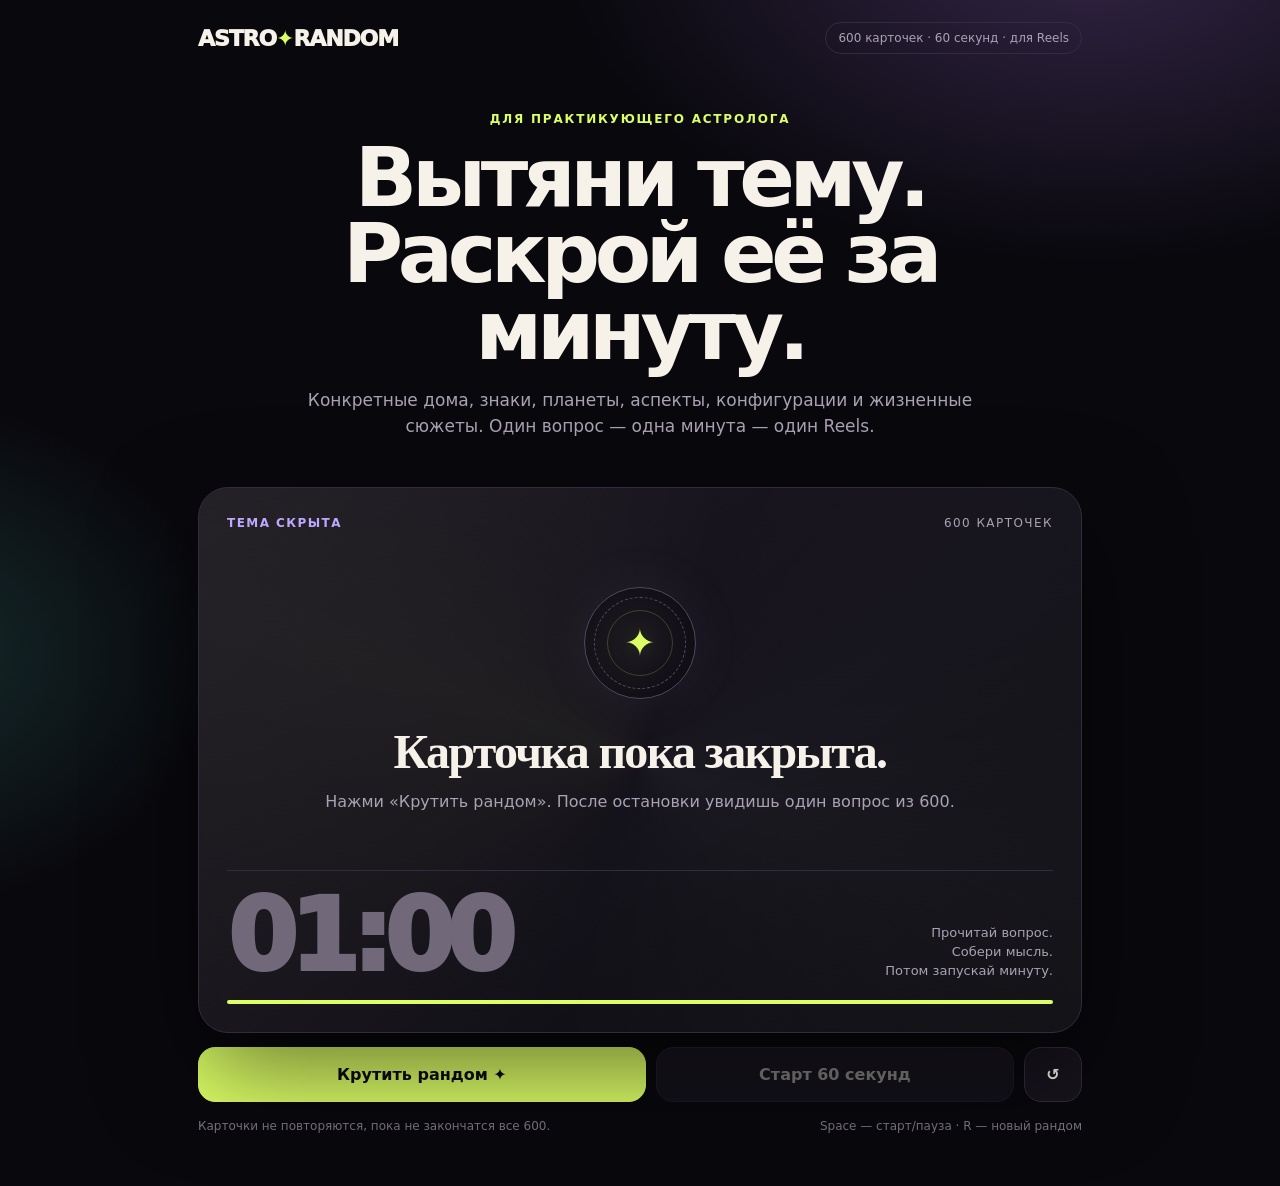
==== commit c4a31bd2: "Add 100 viewer-hook astrology prompts for Reels" ====
--- a/index.html
+++ b/index.html
@@ -3,8 +3,8 @@
 <head>
 <meta charset="utf-8"><meta name="viewport" content="width=device-width,initial-scale=1,viewport-fit=cover">
 <meta name="theme-color" content="#09080d">
-<title>Astro Random — 500 тем для Reels</title>
-<meta name="description" content="500 конкретных астрологических тем для Reels: дома, знаки, планеты, аспекты, конфигурации и жизненные сюжеты.">
+<title>Astro Random — 600 тем для Reels</title>
+<meta name="description" content="600 конкретных астрологических тем для Reels: дома, знаки, планеты, аспекты, конфигурации и жизненные сюжеты.">
 <style>
 :root{--bg:#09080d;--panel:#15121b;--text:#f6f1e9;--muted:#aaa2b3;--line:#332c3d;--acid:#ddff66;--hot:#ff756d;--violet:#bea8ff}
 *{box-sizing:border-box}html{background:var(--bg)}body{margin:0;min-height:100vh;color:var(--text);background:radial-gradient(850px 520px at 85% -5%,#332546 0%,transparent 62%),radial-gradient(700px 480px at -12% 55%,#173030 0%,transparent 55%),var(--bg);font-family:Inter,ui-sans-serif,system-ui,-apple-system,BlinkMacSystemFont,"Segoe UI",sans-serif}
@@ -32,15 +32,15 @@
 </head>
 <body>
 <main class="wrap">
-<header><div class="brand">ASTRO<b>✦</b>RANDOM</div><div class="badge">500 карточек · 60 секунд · для Reels</div></header>
+<header><div class="brand">ASTRO<b>✦</b>RANDOM</div><div class="badge">600 карточек · 60 секунд · для Reels</div></header>
 <section class="hero"><div class="kicker">Для практикующего астролога</div><h1>Вытяни тему.<br>Раскрой её за минуту.</h1><p class="lead">Конкретные дома, знаки, планеты, аспекты, конфигурации и жизненные сюжеты. Один вопрос — одна минута — один Reels.</p></section>
 <section class="game"><div class="stage">
-<div class="topline"><strong id="status">тема скрыта</strong><span id="count">500 карточек</span></div>
-<div class="center"><div class="orb" id="orb"><div class="glyph">✦</div></div><div class="hidden-copy" id="hidden"><h2>Карточка пока закрыта.</h2><p>Нажми «Крутить рандом». После остановки увидишь один вопрос из 500.</p></div><div id="revealed" hidden><div class="topic" id="topic"></div></div></div>
+<div class="topline"><strong id="status">тема скрыта</strong><span id="count">600 карточек</span></div>
+<div class="center"><div class="orb" id="orb"><div class="glyph">✦</div></div><div class="hidden-copy" id="hidden"><h2>Карточка пока закрыта.</h2><p>Нажми «Крутить рандом». После остановки увидишь один вопрос из 600.</p></div><div id="revealed" hidden><div class="topic" id="topic"></div></div></div>
 <div class="timerbox"><div class="timer" id="timer">01:00</div><div class="timerhint">Прочитай вопрос.<br>Собери мысль.<br>Потом запускай минуту.</div></div><div class="progress"><div class="bar" id="bar"></div></div>
 </div>
 <div class="actions"><button class="btn spinbtn" id="spin">Крутить рандом ✦</button><button class="btn startbtn" id="start" disabled>Старт 60 секунд</button><button class="btn resetbtn" id="reset">↺</button></div>
-<div class="under"><span>Карточки не повторяются, пока не закончатся все 500.</span><span>Space — старт/пауза · R — новый рандом</span></div>
+<div class="under"><span>Карточки не повторяются, пока не закончатся все 600.</span><span>Space — старт/пауза · R — новый рандом</span></div>
 </section></main><div class="toast" id="toast">Минута закончилась ✦</div>
 <script>
 const signs=["Овне","Тельце","Близнецах","Раке","Льве","Деве","Весах","Скорпионе","Стрельце","Козероге","Водолее","Рыбах"];
@@ -150,7 +150,9 @@
 pairs.forEach(pair=>aspects.forEach(make=>topics.push({text:make(pair[0],pair[1])})));
 configs.forEach(text=>topics.push({text}));
 scenarios.forEach(x=>reverseFrames.forEach(make=>topics.push({text:make(x)})));
-if(topics.length!==500) throw new Error("Deck must contain 500 cards, got "+topics.length);
+const triggerQuestions=["Reels-вопрос: если человек снова и снова влюбляется в эмоционально недоступных людей, какие 3–4 показателя в карте могли бы поддерживать такой сценарий и что обязательно нужно проверить прежде, чем делать вывод?","Что в натальной карте может стоять за сюжетом «человек снова и снова влюбляется в эмоционально недоступных людей»? Назови несколько возможных сочетаний и объясни, почему одного «магического аспекта» здесь недостаточно.","Reels-вопрос: если отношения начинаются молниеносно и быстро выгорают, какие 3–4 показателя в карте могли бы поддерживать такой сценарий и что обязательно нужно проверить прежде, чем делать вывод?","Что в натальной карте может стоять за сюжетом «отношения начинаются молниеносно и быстро выгорают»? Назови несколько возможных сочетаний и объясни, почему одного «магического аспекта» здесь недостаточно.","Reels-вопрос: если человек очень ревнив и боится потерять контроль в любви, какие 3–4 показателя в карте могли бы поддерживать такой сценарий и что обязательно нужно проверить прежде, чем делать вывод?","Что в натальной карте может стоять за сюжетом «человек очень ревнив и боится потерять контроль в любви»? Назови несколько возможных сочетаний и объясни, почему одного «магического аспекта» здесь недостаточно.","Reels-вопрос: если человеку тесно в традиционных отношениях и постоянно нужна свобода, какие 3–4 показателя в карте могли бы поддерживать такой сценарий и что обязательно нужно проверить прежде, чем делать вывод?","Что в натальной карте может стоять за сюжетом «человеку тесно в традиционных отношениях и постоянно нужна свобода»? Назови несколько возможных сочетаний и объясни, почему одного «магического аспекта» здесь недостаточно.","Reels-вопрос: если человек выбирает партнёров заметно старше или статуснее себя, какие 3–4 показателя в карте могли бы поддерживать такой сценарий и что обязательно нужно проверить прежде, чем делать вывод?","Что в натальной карте может стоять за сюжетом «человек выбирает партнёров заметно старше или статуснее себя»? Назови несколько возможных сочетаний и объясни, почему одного «магического аспекта» здесь недостаточно.","Reels-вопрос: если серьёзные отношения приходят значительно позже, чем у большинства, какие 3–4 показателя в карте могли бы поддерживать такой сценарий и что обязательно нужно проверить прежде, чем делать вывод?","Что в натальной карте может стоять за сюжетом «серьёзные отношения приходят значительно позже, чем у большинства»? Назови несколько возможных сочетаний и объясни, почему одного «магического аспекта» здесь недостаточно.","Reels-вопрос: если человек каждый раз выбирает примерно один и тот же тип партнёра, какие 3–4 показателя в карте могли бы поддерживать такой сценарий и что обязательно нужно проверить прежде, чем делать вывод?","Что в натальной карте может стоять за сюжетом «человек каждый раз выбирает примерно один и тот же тип партнёра»? Назови несколько возможных сочетаний и объясни, почему одного «магического аспекта» здесь недостаточно.","Reels-вопрос: если человека тянет в тайные или неоднозначные романтические истории, какие 3–4 показателя в карте могли бы поддерживать такой сценарий и что обязательно нужно проверить прежде, чем делать вывод?","Что в натальной карте может стоять за сюжетом «человека тянет в тайные или неоднозначные романтические истории»? Назови несколько возможных сочетаний и объясни, почему одного «магического аспекта» здесь недостаточно.","Reels-вопрос: если человеку очень трудно быть одному и он быстро входит в новые отношения, какие 3–4 показателя в карте могли бы поддерживать такой сценарий и что обязательно нужно проверить прежде, чем делать вывод?","Что в натальной карте может стоять за сюжетом «человеку очень трудно быть одному и он быстро входит в новые отношения»? Назови несколько возможных сочетаний и объясни, почему одного «магического аспекта» здесь недостаточно.","Reels-вопрос: если человек обрывает отношения именно тогда, когда близость становится глубокой, какие 3–4 показателя в карте могли бы поддерживать такой сценарий и что обязательно нужно проверить прежде, чем делать вывод?","Что в натальной карте может стоять за сюжетом «человек обрывает отношения именно тогда, когда близость становится глубокой»? Назови несколько возможных сочетаний и объясни, почему одного «магического аспекта» здесь недостаточно.","Reels-вопрос: если любовь становится главным источником жизненных кризисов и перемен, какие 3–4 показателя в карте могли бы поддерживать такой сценарий и что обязательно нужно проверить прежде, чем делать вывод?","Что в натальной карте может стоять за сюжетом «любовь становится главным источником жизненных кризисов и перемен»? Назови несколько возможных сочетаний и объясни, почему одного «магического аспекта» здесь недостаточно.","Reels-вопрос: если человек идеализирует партнёра и долго не замечает несовместимость, какие 3–4 показателя в карте могли бы поддерживать такой сценарий и что обязательно нужно проверить прежде, чем делать вывод?","Что в натальной карте может стоять за сюжетом «человек идеализирует партнёра и долго не замечает несовместимость»? Назови несколько возможных сочетаний и объясни, почему одного «магического аспекта» здесь недостаточно.","Reels-вопрос: если человек предъявляет к партнёру очень высокие требования, какие 3–4 показателя в карте могли бы поддерживать такой сценарий и что обязательно нужно проверить прежде, чем делать вывод?","Что в натальной карте может стоять за сюжетом «человек предъявляет к партнёру очень высокие требования»? Назови несколько возможных сочетаний и объясни, почему одного «магического аспекта» здесь недостаточно.","Reels-вопрос: если отношения сильно влияют на карьеру, статус или публичный образ, какие 3–4 показателя в карте могли бы поддерживать такой сценарий и что обязательно нужно проверить прежде, чем делать вывод?","Что в натальной карте может стоять за сюжетом «отношения сильно влияют на карьеру, статус или публичный образ»? Назови несколько возможных сочетаний и объясни, почему одного «магического аспекта» здесь недостаточно.","Reels-вопрос: если человека особенно тянет к влиятельным или обеспеченным партнёрам, какие 3–4 показателя в карте могли бы поддерживать такой сценарий и что обязательно нужно проверить прежде, чем делать вывод?","Что в натальной карте может стоять за сюжетом «человека особенно тянет к влиятельным или обеспеченным партнёрам»? Назови несколько возможных сочетаний и объясни, почему одного «магического аспекта» здесь недостаточно.","Reels-вопрос: если в отношениях постоянно повторяется сюжет «то вместе, то врозь», какие 3–4 показателя в карте могли бы поддерживать такой сценарий и что обязательно нужно проверить прежде, чем делать вывод?","Что в натальной карте может стоять за сюжетом «в отношениях постоянно повторяется сюжет «то вместе, то врозь»»? Назови несколько возможных сочетаний и объясни, почему одного «магического аспекта» здесь недостаточно.","Reels-вопрос: если человеку деньги даются заметно легче, чем окружающим, какие 3–4 показателя в карте могли бы поддерживать такой сценарий и что обязательно нужно проверить прежде, чем делать вывод?","Что в натальной карте может стоять за сюжетом «человеку деньги даются заметно легче, чем окружающим»? Назови несколько возможных сочетаний и объясни, почему одного «магического аспекта» здесь недостаточно.","Reels-вопрос: если доходы идут большими волнами: то много, то почти ничего, какие 3–4 показателя в карте могли бы поддерживать такой сценарий и что обязательно нужно проверить прежде, чем делать вывод?","Что в натальной карте может стоять за сюжетом «доходы идут большими волнами: то много, то почти ничего»? Назови несколько возможных сочетаний и объясни, почему одного «магического аспекта» здесь недостаточно.","Reels-вопрос: если финансовый рост начинается после сильного кризиса, какие 3–4 показателя в карте могли бы поддерживать такой сценарий и что обязательно нужно проверить прежде, чем делать вывод?","Что в натальной карте может стоять за сюжетом «финансовый рост начинается после сильного кризиса»? Назови несколько возможных сочетаний и объясни, почему одного «магического аспекта» здесь недостаточно.","Reels-вопрос: если человек боится бедности даже при хорошем доходе, какие 3–4 показателя в карте могли бы поддерживать такой сценарий и что обязательно нужно проверить прежде, чем делать вывод?","Что в натальной карте может стоять за сюжетом «человек боится бедности даже при хорошем доходе»? Назови несколько возможных сочетаний и объясни, почему одного «магического аспекта» здесь недостаточно.","Reels-вопрос: если деньги часто приходят через партнёров, инвесторов или общий бюджет, какие 3–4 показателя в карте могли бы поддерживать такой сценарий и что обязательно нужно проверить прежде, чем делать вывод?","Что в натальной карте может стоять за сюжетом «деньги часто приходят через партнёров, инвесторов или общий бюджет»? Назови несколько возможных сочетаний и объясни, почему одного «магического аспекта» здесь недостаточно.","Reels-вопрос: если человек хорошо зарабатывает через связи, аудиторию или личный бренд, какие 3–4 показателя в карте могли бы поддерживать такой сценарий и что обязательно нужно проверить прежде, чем делать вывод?","Что в натальной карте может стоять за сюжетом «человек хорошо зарабатывает через связи, аудиторию или личный бренд»? Назови несколько возможных сочетаний и объясни, почему одного «магического аспекта» здесь недостаточно.","Reels-вопрос: если у человека несколько совершенно разных источников дохода, какие 3–4 показателя в карте могли бы поддерживать такой сценарий и что обязательно нужно проверить прежде, чем делать вывод?","Что в натальной карте может стоять за сюжетом «у человека несколько совершенно разных источников дохода»? Назови несколько возможных сочетаний и объясни, почему одного «магического аспекта» здесь недостаточно.","Reels-вопрос: если деньги приходят через иностранные проекты или работу за границей, какие 3–4 показателя в карте могли бы поддерживать такой сценарий и что обязательно нужно проверить прежде, чем делать вывод?","Что в натальной карте может стоять за сюжетом «деньги приходят через иностранные проекты или работу за границей»? Назови несколько возможных сочетаний и объясни, почему одного «магического аспекта» здесь недостаточно.","Reels-вопрос: если человек много зарабатывает, но так же легко всё тратит, какие 3–4 показателя в карте могли бы поддерживать такой сценарий и что обязательно нужно проверить прежде, чем делать вывод?","Что в натальной карте может стоять за сюжетом «человек много зарабатывает, но так же легко всё тратит»? Назови несколько возможных сочетаний и объясни, почему одного «магического аспекта» здесь недостаточно.","Reels-вопрос: если человек очень контролирует деньги и почти не позволяет себе удовольствий, какие 3–4 показателя в карте могли бы поддерживать такой сценарий и что обязательно нужно проверить прежде, чем делать вывод?","Что в натальной карте может стоять за сюжетом «человек очень контролирует деньги и почти не позволяет себе удовольствий»? Назови несколько возможных сочетаний и объясни, почему одного «магического аспекта» здесь недостаточно.","Reels-вопрос: если настоящий профессиональный успех приходит после 35–40 лет, какие 3–4 показателя в карте могли бы поддерживать такой сценарий и что обязательно нужно проверить прежде, чем делать вывод?","Что в натальной карте может стоять за сюжетом «настоящий профессиональный успех приходит после 35–40 лет»? Назови несколько возможных сочетаний и объясни, почему одного «магического аспекта» здесь недостаточно.","Reels-вопрос: если человек несколько раз полностью меняет профессию, какие 3–4 показателя в карте могли бы поддерживать такой сценарий и что обязательно нужно проверить прежде, чем делать вывод?","Что в натальной карте может стоять за сюжетом «человек несколько раз полностью меняет профессию»? Назови несколько возможных сочетаний и объясни, почему одного «магического аспекта» здесь недостаточно.","Reels-вопрос: если человек становится заметным или известным неожиданно для себя, какие 3–4 показателя в карте могли бы поддерживать такой сценарий и что обязательно нужно проверить прежде, чем делать вывод?","Что в натальной карте может стоять за сюжетом «человек становится заметным или известным неожиданно для себя»? Назови несколько возможных сочетаний и объясни, почему одного «магического аспекта» здесь недостаточно.","Reels-вопрос: если человеку трудно работать под начальством и легче строить своё, какие 3–4 показателя в карте могли бы поддерживать такой сценарий и что обязательно нужно проверить прежде, чем делать вывод?","Что в натальной карте может стоять за сюжетом «человеку трудно работать под начальством и легче строить своё»? Назови несколько возможных сочетаний и объясни, почему одного «магического аспекта» здесь недостаточно.","Reels-вопрос: если карьера строится через интернет, сообщества и сильную аудиторию, какие 3–4 показателя в карте могли бы поддерживать такой сценарий и что обязательно нужно проверить прежде, чем делать вывод?","Что в натальной карте может стоять за сюжетом «карьера строится через интернет, сообщества и сильную аудиторию»? Назови несколько возможных сочетаний и объясни, почему одного «магического аспекта» здесь недостаточно.","Reels-вопрос: если человек производит очень сильное чувственное впечатление на окружающих, какие 3–4 показателя в карте могли бы поддерживать такой сценарий и что обязательно нужно проверить прежде, чем делать вывод?","Что в натальной карте может стоять за сюжетом «человек производит очень сильное чувственное впечатление на окружающих»? Назови несколько возможных сочетаний и объясни, почему одного «магического аспекта» здесь недостаточно.","Reels-вопрос: если человеку постоянно нужна новизна в близости и отношениях, какие 3–4 показателя в карте могли бы поддерживать такой сценарий и что обязательно нужно проверить прежде, чем делать вывод?","Что в натальной карте может стоять за сюжетом «человеку постоянно нужна новизна в близости и отношениях»? Назови несколько возможных сочетаний и объясни, почему одного «магического аспекта» здесь недостаточно.","Reels-вопрос: если человек очень закрыт в теме физической близости, какие 3–4 показателя в карте могли бы поддерживать такой сценарий и что обязательно нужно проверить прежде, чем делать вывод?","Что в натальной карте может стоять за сюжетом «человек очень закрыт в теме физической близости»? Назови несколько возможных сочетаний и объясни, почему одного «магического аспекта» здесь недостаточно.","Reels-вопрос: если человек путает интенсивность чувств с любовью, какие 3–4 показателя в карте могли бы поддерживать такой сценарий и что обязательно нужно проверить прежде, чем делать вывод?","Что в натальной карте может стоять за сюжетом «человек путает интенсивность чувств с любовью»? Назови несколько возможных сочетаний и объясни, почему одного «магического аспекта» здесь недостаточно.","Reels-вопрос: если человек внешне холодный, но внутри очень страстный, какие 3–4 показателя в карте могли бы поддерживать такой сценарий и что обязательно нужно проверить прежде, чем делать вывод?","Что в натальной карте может стоять за сюжетом «человек внешне холодный, но внутри очень страстный»? Назови несколько возможных сочетаний и объясни, почему одного «магического аспекта» здесь недостаточно.","Reels-вопрос: если близость превращается в поле борьбы за власть и контроль, какие 3–4 показателя в карте могли бы поддерживать такой сценарий и что обязательно нужно проверить прежде, чем делать вывод?","Что в натальной карте может стоять за сюжетом «близость превращается в поле борьбы за власть и контроль»? Назови несколько возможных сочетаний и объясни, почему одного «магического аспекта» здесь недостаточно.","Reels-вопрос: если у человека очень сложные отношения с матерью, какие 3–4 показателя в карте могли бы поддерживать такой сценарий и что обязательно нужно проверить прежде, чем делать вывод?","Что в натальной карте может стоять за сюжетом «у человека очень сложные отношения с матерью»? Назови несколько возможных сочетаний и объясни, почему одного «магического аспекта» здесь недостаточно.","Reels-вопрос: если отношения с отцом сильно влияют на карьеру и самооценку, какие 3–4 показателя в карте могли бы поддерживать такой сценарий и что обязательно нужно проверить прежде, чем делать вывод?","Что в натальной карте может стоять за сюжетом «отношения с отцом сильно влияют на карьеру и самооценку»? Назови несколько возможных сочетаний и объясни, почему одного «магического аспекта» здесь недостаточно.","Reels-вопрос: если человек ощущает себя взрослым с самого детства, какие 3–4 показателя в карте могли бы поддерживать такой сценарий и что обязательно нужно проверить прежде, чем делать вывод?","Что в натальной карте может стоять за сюжетом «человек ощущает себя взрослым с самого детства»? Назови несколько возможных сочетаний и объясни, почему одного «магического аспекта» здесь недостаточно.","Reels-вопрос: если тема детей становится одной из главных в жизни, какие 3–4 показателя в карте могли бы поддерживать такой сценарий и что обязательно нужно проверить прежде, чем делать вывод?","Что в натальной карте может стоять за сюжетом «тема детей становится одной из главных в жизни»? Назови несколько возможных сочетаний и объясни, почему одного «магического аспекта» здесь недостаточно.","Reels-вопрос: если родительство приходит значительно позже ожидаемого, какие 3–4 показателя в карте могли бы поддерживать такой сценарий и что обязательно нужно проверить прежде, чем делать вывод?","Что в натальной карте может стоять за сюжетом «родительство приходит значительно позже ожидаемого»? Назови несколько возможных сочетаний и объясни, почему одного «магического аспекта» здесь недостаточно.","Reels-вопрос: если пятый дом выражен очень сильно, но человек не хочет детей, какие 3–4 показателя в карте могли бы поддерживать такой сценарий и что обязательно нужно проверить прежде, чем делать вывод?","Что в натальной карте может стоять за сюжетом «пятый дом выражен очень сильно, но человек не хочет детей»? Назови несколько возможных сочетаний и объясни, почему одного «магического аспекта» здесь недостаточно.","Reels-вопрос: если семья часто переезжает или человеку трудно почувствовать «свой дом», какие 3–4 показателя в карте могли бы поддерживать такой сценарий и что обязательно нужно проверить прежде, чем делать вывод?","Что в натальной карте может стоять за сюжетом «семья часто переезжает или человеку трудно почувствовать «свой дом»»? Назови несколько возможных сочетаний и объясни, почему одного «магического аспекта» здесь недостаточно.","Reels-вопрос: если человек сознательно строит семью совсем не по модели родителей, какие 3–4 показателя в карте могли бы поддерживать такой сценарий и что обязательно нужно проверить прежде, чем делать вывод?","Что в натальной карте может стоять за сюжетом «человек сознательно строит семью совсем не по модели родителей»? Назови несколько возможных сочетаний и объясни, почему одного «магического аспекта» здесь недостаточно.","Reels-вопрос: если человек постоянно ищет признание и болезненно реагирует на отсутствие статуса, какие 3–4 показателя в карте могли бы поддерживать такой сценарий и что обязательно нужно проверить прежде, чем делать вывод?","Что в натальной карте может стоять за сюжетом «человек постоянно ищет признание и болезненно реагирует на отсутствие статуса»? Назови несколько возможных сочетаний и объясни, почему одного «магического аспекта» здесь недостаточно.","Reels-вопрос: если человек талантливо превращает личный опыт в профессию, какие 3–4 показателя в карте могли бы поддерживать такой сценарий и что обязательно нужно проверить прежде, чем делать вывод?","Что в натальной карте может стоять за сюжетом «человек талантливо превращает личный опыт в профессию»? Назови несколько возможных сочетаний и объясни, почему одного «магического аспекта» здесь недостаточно.","Reels-вопрос: если человек очень быстро собирает вокруг себя круг знакомых и сообщество, какие 3–4 показателя в карте могли бы поддерживать такой сценарий и что обязательно нужно проверить прежде, чем делать вывод?","Что в натальной карте может стоять за сюжетом «человек очень быстро собирает вокруг себя круг знакомых и сообщество»? Назови несколько возможных сочетаний и объясни, почему одного «магического аспекта» здесь недостаточно.","Reels-вопрос: если человек часто уходит от неприятных переживаний в фантазии, развлечения или избегание, какие 3–4 показателя в карте могли бы поддерживать такой сценарий и что обязательно нужно проверить прежде, чем делать вывод?","Что в натальной карте может стоять за сюжетом «человек часто уходит от неприятных переживаний в фантазии, развлечения или избегание»? Назови несколько возможных сочетаний и объясни, почему одного «магического аспекта» здесь недостаточно.","Reels-вопрос: если один яркий астрологический показатель кажется очевидным, но реальная жизнь человека ему противоречит, какие 3–4 показателя в карте могли бы поддерживать такой сценарий и что обязательно нужно проверить прежде, чем делать вывод?","Что в натальной карте может стоять за сюжетом «один яркий астрологический показатель кажется очевидным, но реальная жизнь человека ему противоречит»? Назови несколько возможных сочетаний и объясни, почему одного «магического аспекта» здесь недостаточно."];
+triggerQuestions.forEach(text=>topics.push({text}));
+if(topics.length!==600) throw new Error("Deck must contain 600 cards, got "+topics.length);
 
 let used=new Set(),left=60,ticking=false,timerId=null,spinning=false;
 const $=id=>document.getElementById(id);
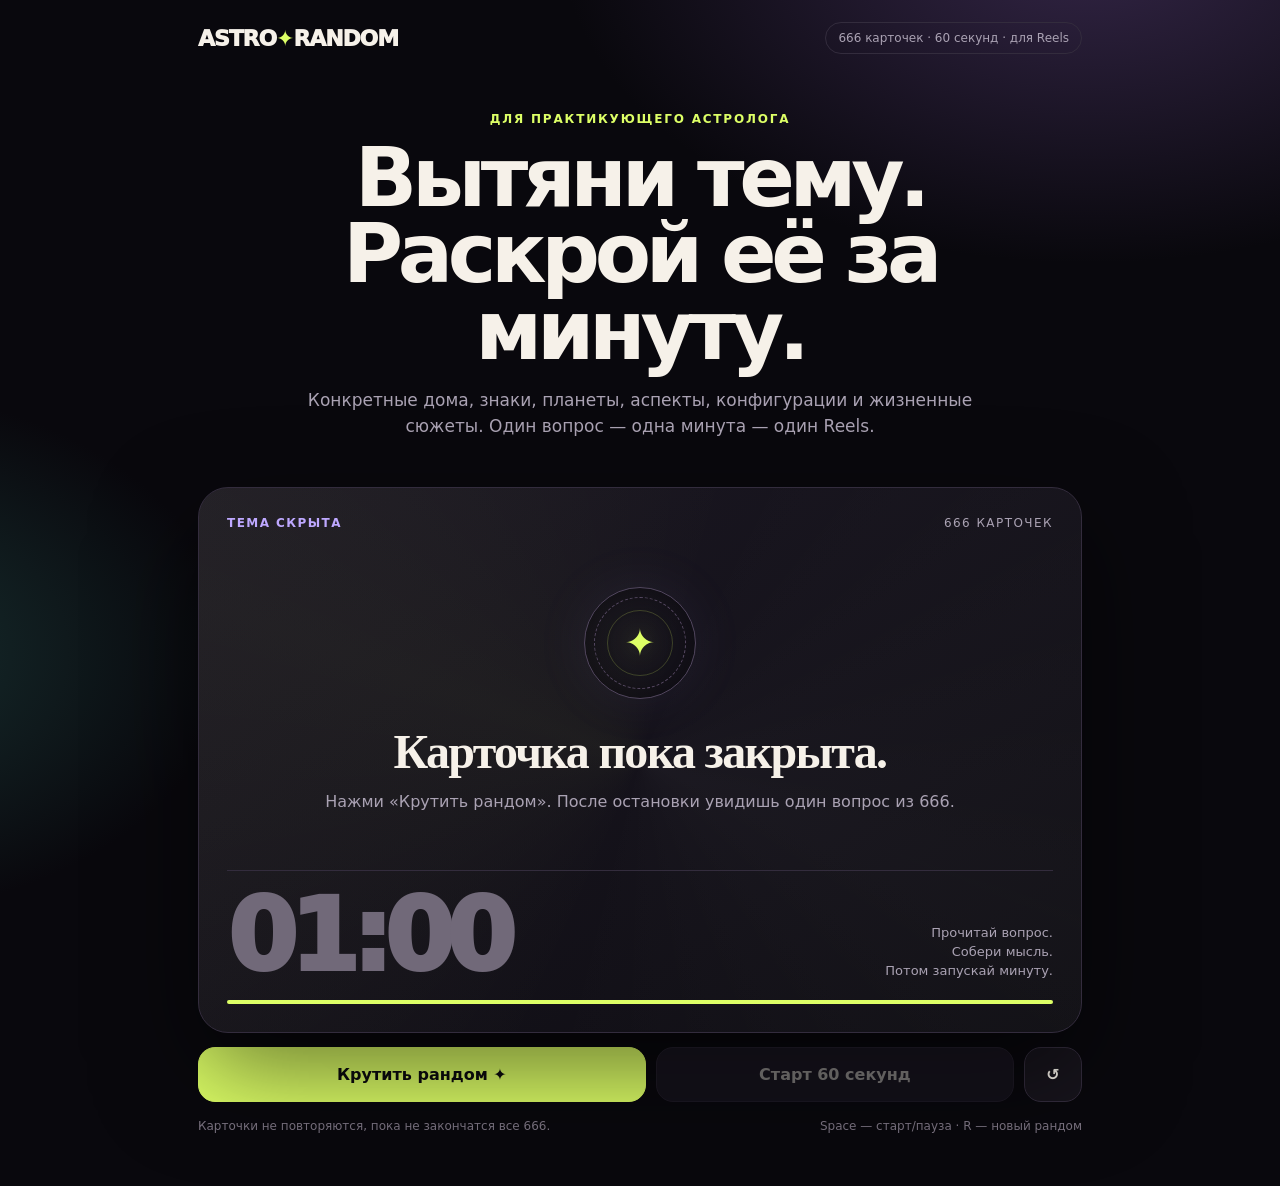
==== commit 5ded0423: "Expand Reels hook deck to 666 cards" ====
--- a/index.html
+++ b/index.html
@@ -3,8 +3,8 @@
 <head>
 <meta charset="utf-8"><meta name="viewport" content="width=device-width,initial-scale=1,viewport-fit=cover">
 <meta name="theme-color" content="#09080d">
-<title>Astro Random — 600 тем для Reels</title>
-<meta name="description" content="600 конкретных астрологических тем для Reels: дома, знаки, планеты, аспекты, конфигурации и жизненные сюжеты.">
+<title>Astro Random — 666 тем для Reels</title>
+<meta name="description" content="666 конкретных астрологических тем для Reels: дома, знаки, планеты, аспекты, конфигурации и жизненные сюжеты.">
 <style>
 :root{--bg:#09080d;--panel:#15121b;--text:#f6f1e9;--muted:#aaa2b3;--line:#332c3d;--acid:#ddff66;--hot:#ff756d;--violet:#bea8ff}
 *{box-sizing:border-box}html{background:var(--bg)}body{margin:0;min-height:100vh;color:var(--text);background:radial-gradient(850px 520px at 85% -5%,#332546 0%,transparent 62%),radial-gradient(700px 480px at -12% 55%,#173030 0%,transparent 55%),var(--bg);font-family:Inter,ui-sans-serif,system-ui,-apple-system,BlinkMacSystemFont,"Segoe UI",sans-serif}
@@ -32,15 +32,15 @@
 </head>
 <body>
 <main class="wrap">
-<header><div class="brand">ASTRO<b>✦</b>RANDOM</div><div class="badge">600 карточек · 60 секунд · для Reels</div></header>
+<header><div class="brand">ASTRO<b>✦</b>RANDOM</div><div class="badge">666 карточек · 60 секунд · для Reels</div></header>
 <section class="hero"><div class="kicker">Для практикующего астролога</div><h1>Вытяни тему.<br>Раскрой её за минуту.</h1><p class="lead">Конкретные дома, знаки, планеты, аспекты, конфигурации и жизненные сюжеты. Один вопрос — одна минута — один Reels.</p></section>
 <section class="game"><div class="stage">
-<div class="topline"><strong id="status">тема скрыта</strong><span id="count">600 карточек</span></div>
-<div class="center"><div class="orb" id="orb"><div class="glyph">✦</div></div><div class="hidden-copy" id="hidden"><h2>Карточка пока закрыта.</h2><p>Нажми «Крутить рандом». После остановки увидишь один вопрос из 600.</p></div><div id="revealed" hidden><div class="topic" id="topic"></div></div></div>
+<div class="topline"><strong id="status">тема скрыта</strong><span id="count">666 карточек</span></div>
+<div class="center"><div class="orb" id="orb"><div class="glyph">✦</div></div><div class="hidden-copy" id="hidden"><h2>Карточка пока закрыта.</h2><p>Нажми «Крутить рандом». После остановки увидишь один вопрос из 666.</p></div><div id="revealed" hidden><div class="topic" id="topic"></div></div></div>
 <div class="timerbox"><div class="timer" id="timer">01:00</div><div class="timerhint">Прочитай вопрос.<br>Собери мысль.<br>Потом запускай минуту.</div></div><div class="progress"><div class="bar" id="bar"></div></div>
 </div>
 <div class="actions"><button class="btn spinbtn" id="spin">Крутить рандом ✦</button><button class="btn startbtn" id="start" disabled>Старт 60 секунд</button><button class="btn resetbtn" id="reset">↺</button></div>
-<div class="under"><span>Карточки не повторяются, пока не закончатся все 600.</span><span>Space — старт/пауза · R — новый рандом</span></div>
+<div class="under"><span>Карточки не повторяются, пока не закончатся все 666.</span><span>Space — старт/пауза · R — новый рандом</span></div>
 </section></main><div class="toast" id="toast">Минута закончилась ✦</div>
 <script>
 const signs=["Овне","Тельце","Близнецах","Раке","Льве","Деве","Весах","Скорпионе","Стрельце","Козероге","Водолее","Рыбах"];
@@ -152,7 +152,9 @@
 scenarios.forEach(x=>reverseFrames.forEach(make=>topics.push({text:make(x)})));
 const triggerQuestions=["Reels-вопрос: если человек снова и снова влюбляется в эмоционально недоступных людей, какие 3–4 показателя в карте могли бы поддерживать такой сценарий и что обязательно нужно проверить прежде, чем делать вывод?","Что в натальной карте может стоять за сюжетом «человек снова и снова влюбляется в эмоционально недоступных людей»? Назови несколько возможных сочетаний и объясни, почему одного «магического аспекта» здесь недостаточно.","Reels-вопрос: если отношения начинаются молниеносно и быстро выгорают, какие 3–4 показателя в карте могли бы поддерживать такой сценарий и что обязательно нужно проверить прежде, чем делать вывод?","Что в натальной карте может стоять за сюжетом «отношения начинаются молниеносно и быстро выгорают»? Назови несколько возможных сочетаний и объясни, почему одного «магического аспекта» здесь недостаточно.","Reels-вопрос: если человек очень ревнив и боится потерять контроль в любви, какие 3–4 показателя в карте могли бы поддерживать такой сценарий и что обязательно нужно проверить прежде, чем делать вывод?","Что в натальной карте может стоять за сюжетом «человек очень ревнив и боится потерять контроль в любви»? Назови несколько возможных сочетаний и объясни, почему одного «магического аспекта» здесь недостаточно.","Reels-вопрос: если человеку тесно в традиционных отношениях и постоянно нужна свобода, какие 3–4 показателя в карте могли бы поддерживать такой сценарий и что обязательно нужно проверить прежде, чем делать вывод?","Что в натальной карте может стоять за сюжетом «человеку тесно в традиционных отношениях и постоянно нужна свобода»? Назови несколько возможных сочетаний и объясни, почему одного «магического аспекта» здесь недостаточно.","Reels-вопрос: если человек выбирает партнёров заметно старше или статуснее себя, какие 3–4 показателя в карте могли бы поддерживать такой сценарий и что обязательно нужно проверить прежде, чем делать вывод?","Что в натальной карте может стоять за сюжетом «человек выбирает партнёров заметно старше или статуснее себя»? Назови несколько возможных сочетаний и объясни, почему одного «магического аспекта» здесь недостаточно.","Reels-вопрос: если серьёзные отношения приходят значительно позже, чем у большинства, какие 3–4 показателя в карте могли бы поддерживать такой сценарий и что обязательно нужно проверить прежде, чем делать вывод?","Что в натальной карте может стоять за сюжетом «серьёзные отношения приходят значительно позже, чем у большинства»? Назови несколько возможных сочетаний и объясни, почему одного «магического аспекта» здесь недостаточно.","Reels-вопрос: если человек каждый раз выбирает примерно один и тот же тип партнёра, какие 3–4 показателя в карте могли бы поддерживать такой сценарий и что обязательно нужно проверить прежде, чем делать вывод?","Что в натальной карте может стоять за сюжетом «человек каждый раз выбирает примерно один и тот же тип партнёра»? Назови несколько возможных сочетаний и объясни, почему одного «магического аспекта» здесь недостаточно.","Reels-вопрос: если человека тянет в тайные или неоднозначные романтические истории, какие 3–4 показателя в карте могли бы поддерживать такой сценарий и что обязательно нужно проверить прежде, чем делать вывод?","Что в натальной карте может стоять за сюжетом «человека тянет в тайные или неоднозначные романтические истории»? Назови несколько возможных сочетаний и объясни, почему одного «магического аспекта» здесь недостаточно.","Reels-вопрос: если человеку очень трудно быть одному и он быстро входит в новые отношения, какие 3–4 показателя в карте могли бы поддерживать такой сценарий и что обязательно нужно проверить прежде, чем делать вывод?","Что в натальной карте может стоять за сюжетом «человеку очень трудно быть одному и он быстро входит в новые отношения»? Назови несколько возможных сочетаний и объясни, почему одного «магического аспекта» здесь недостаточно.","Reels-вопрос: если человек обрывает отношения именно тогда, когда близость становится глубокой, какие 3–4 показателя в карте могли бы поддерживать такой сценарий и что обязательно нужно проверить прежде, чем делать вывод?","Что в натальной карте может стоять за сюжетом «человек обрывает отношения именно тогда, когда близость становится глубокой»? Назови несколько возможных сочетаний и объясни, почему одного «магического аспекта» здесь недостаточно.","Reels-вопрос: если любовь становится главным источником жизненных кризисов и перемен, какие 3–4 показателя в карте могли бы поддерживать такой сценарий и что обязательно нужно проверить прежде, чем делать вывод?","Что в натальной карте может стоять за сюжетом «любовь становится главным источником жизненных кризисов и перемен»? Назови несколько возможных сочетаний и объясни, почему одного «магического аспекта» здесь недостаточно.","Reels-вопрос: если человек идеализирует партнёра и долго не замечает несовместимость, какие 3–4 показателя в карте могли бы поддерживать такой сценарий и что обязательно нужно проверить прежде, чем делать вывод?","Что в натальной карте может стоять за сюжетом «человек идеализирует партнёра и долго не замечает несовместимость»? Назови несколько возможных сочетаний и объясни, почему одного «магического аспекта» здесь недостаточно.","Reels-вопрос: если человек предъявляет к партнёру очень высокие требования, какие 3–4 показателя в карте могли бы поддерживать такой сценарий и что обязательно нужно проверить прежде, чем делать вывод?","Что в натальной карте может стоять за сюжетом «человек предъявляет к партнёру очень высокие требования»? Назови несколько возможных сочетаний и объясни, почему одного «магического аспекта» здесь недостаточно.","Reels-вопрос: если отношения сильно влияют на карьеру, статус или публичный образ, какие 3–4 показателя в карте могли бы поддерживать такой сценарий и что обязательно нужно проверить прежде, чем делать вывод?","Что в натальной карте может стоять за сюжетом «отношения сильно влияют на карьеру, статус или публичный образ»? Назови несколько возможных сочетаний и объясни, почему одного «магического аспекта» здесь недостаточно.","Reels-вопрос: если человека особенно тянет к влиятельным или обеспеченным партнёрам, какие 3–4 показателя в карте могли бы поддерживать такой сценарий и что обязательно нужно проверить прежде, чем делать вывод?","Что в натальной карте может стоять за сюжетом «человека особенно тянет к влиятельным или обеспеченным партнёрам»? Назови несколько возможных сочетаний и объясни, почему одного «магического аспекта» здесь недостаточно.","Reels-вопрос: если в отношениях постоянно повторяется сюжет «то вместе, то врозь», какие 3–4 показателя в карте могли бы поддерживать такой сценарий и что обязательно нужно проверить прежде, чем делать вывод?","Что в натальной карте может стоять за сюжетом «в отношениях постоянно повторяется сюжет «то вместе, то врозь»»? Назови несколько возможных сочетаний и объясни, почему одного «магического аспекта» здесь недостаточно.","Reels-вопрос: если человеку деньги даются заметно легче, чем окружающим, какие 3–4 показателя в карте могли бы поддерживать такой сценарий и что обязательно нужно проверить прежде, чем делать вывод?","Что в натальной карте может стоять за сюжетом «человеку деньги даются заметно легче, чем окружающим»? Назови несколько возможных сочетаний и объясни, почему одного «магического аспекта» здесь недостаточно.","Reels-вопрос: если доходы идут большими волнами: то много, то почти ничего, какие 3–4 показателя в карте могли бы поддерживать такой сценарий и что обязательно нужно проверить прежде, чем делать вывод?","Что в натальной карте может стоять за сюжетом «доходы идут большими волнами: то много, то почти ничего»? Назови несколько возможных сочетаний и объясни, почему одного «магического аспекта» здесь недостаточно.","Reels-вопрос: если финансовый рост начинается после сильного кризиса, какие 3–4 показателя в карте могли бы поддерживать такой сценарий и что обязательно нужно проверить прежде, чем делать вывод?","Что в натальной карте может стоять за сюжетом «финансовый рост начинается после сильного кризиса»? Назови несколько возможных сочетаний и объясни, почему одного «магического аспекта» здесь недостаточно.","Reels-вопрос: если человек боится бедности даже при хорошем доходе, какие 3–4 показателя в карте могли бы поддерживать такой сценарий и что обязательно нужно проверить прежде, чем делать вывод?","Что в натальной карте может стоять за сюжетом «человек боится бедности даже при хорошем доходе»? Назови несколько возможных сочетаний и объясни, почему одного «магического аспекта» здесь недостаточно.","Reels-вопрос: если деньги часто приходят через партнёров, инвесторов или общий бюджет, какие 3–4 показателя в карте могли бы поддерживать такой сценарий и что обязательно нужно проверить прежде, чем делать вывод?","Что в натальной карте может стоять за сюжетом «деньги часто приходят через партнёров, инвесторов или общий бюджет»? Назови несколько возможных сочетаний и объясни, почему одного «магического аспекта» здесь недостаточно.","Reels-вопрос: если человек хорошо зарабатывает через связи, аудиторию или личный бренд, какие 3–4 показателя в карте могли бы поддерживать такой сценарий и что обязательно нужно проверить прежде, чем делать вывод?","Что в натальной карте может стоять за сюжетом «человек хорошо зарабатывает через связи, аудиторию или личный бренд»? Назови несколько возможных сочетаний и объясни, почему одного «магического аспекта» здесь недостаточно.","Reels-вопрос: если у человека несколько совершенно разных источников дохода, какие 3–4 показателя в карте могли бы поддерживать такой сценарий и что обязательно нужно проверить прежде, чем делать вывод?","Что в натальной карте может стоять за сюжетом «у человека несколько совершенно разных источников дохода»? Назови несколько возможных сочетаний и объясни, почему одного «магического аспекта» здесь недостаточно.","Reels-вопрос: если деньги приходят через иностранные проекты или работу за границей, какие 3–4 показателя в карте могли бы поддерживать такой сценарий и что обязательно нужно проверить прежде, чем делать вывод?","Что в натальной карте может стоять за сюжетом «деньги приходят через иностранные проекты или работу за границей»? Назови несколько возможных сочетаний и объясни, почему одного «магического аспекта» здесь недостаточно.","Reels-вопрос: если человек много зарабатывает, но так же легко всё тратит, какие 3–4 показателя в карте могли бы поддерживать такой сценарий и что обязательно нужно проверить прежде, чем делать вывод?","Что в натальной карте может стоять за сюжетом «человек много зарабатывает, но так же легко всё тратит»? Назови несколько возможных сочетаний и объясни, почему одного «магического аспекта» здесь недостаточно.","Reels-вопрос: если человек очень контролирует деньги и почти не позволяет себе удовольствий, какие 3–4 показателя в карте могли бы поддерживать такой сценарий и что обязательно нужно проверить прежде, чем делать вывод?","Что в натальной карте может стоять за сюжетом «человек очень контролирует деньги и почти не позволяет себе удовольствий»? Назови несколько возможных сочетаний и объясни, почему одного «магического аспекта» здесь недостаточно.","Reels-вопрос: если настоящий профессиональный успех приходит после 35–40 лет, какие 3–4 показателя в карте могли бы поддерживать такой сценарий и что обязательно нужно проверить прежде, чем делать вывод?","Что в натальной карте может стоять за сюжетом «настоящий профессиональный успех приходит после 35–40 лет»? Назови несколько возможных сочетаний и объясни, почему одного «магического аспекта» здесь недостаточно.","Reels-вопрос: если человек несколько раз полностью меняет профессию, какие 3–4 показателя в карте могли бы поддерживать такой сценарий и что обязательно нужно проверить прежде, чем делать вывод?","Что в натальной карте может стоять за сюжетом «человек несколько раз полностью меняет профессию»? Назови несколько возможных сочетаний и объясни, почему одного «магического аспекта» здесь недостаточно.","Reels-вопрос: если человек становится заметным или известным неожиданно для себя, какие 3–4 показателя в карте могли бы поддерживать такой сценарий и что обязательно нужно проверить прежде, чем делать вывод?","Что в натальной карте может стоять за сюжетом «человек становится заметным или известным неожиданно для себя»? Назови несколько возможных сочетаний и объясни, почему одного «магического аспекта» здесь недостаточно.","Reels-вопрос: если человеку трудно работать под начальством и легче строить своё, какие 3–4 показателя в карте могли бы поддерживать такой сценарий и что обязательно нужно проверить прежде, чем делать вывод?","Что в натальной карте может стоять за сюжетом «человеку трудно работать под начальством и легче строить своё»? Назови несколько возможных сочетаний и объясни, почему одного «магического аспекта» здесь недостаточно.","Reels-вопрос: если карьера строится через интернет, сообщества и сильную аудиторию, какие 3–4 показателя в карте могли бы поддерживать такой сценарий и что обязательно нужно проверить прежде, чем делать вывод?","Что в натальной карте может стоять за сюжетом «карьера строится через интернет, сообщества и сильную аудиторию»? Назови несколько возможных сочетаний и объясни, почему одного «магического аспекта» здесь недостаточно.","Reels-вопрос: если человек производит очень сильное чувственное впечатление на окружающих, какие 3–4 показателя в карте могли бы поддерживать такой сценарий и что обязательно нужно проверить прежде, чем делать вывод?","Что в натальной карте может стоять за сюжетом «человек производит очень сильное чувственное впечатление на окружающих»? Назови несколько возможных сочетаний и объясни, почему одного «магического аспекта» здесь недостаточно.","Reels-вопрос: если человеку постоянно нужна новизна в близости и отношениях, какие 3–4 показателя в карте могли бы поддерживать такой сценарий и что обязательно нужно проверить прежде, чем делать вывод?","Что в натальной карте может стоять за сюжетом «человеку постоянно нужна новизна в близости и отношениях»? Назови несколько возможных сочетаний и объясни, почему одного «магического аспекта» здесь недостаточно.","Reels-вопрос: если человек очень закрыт в теме физической близости, какие 3–4 показателя в карте могли бы поддерживать такой сценарий и что обязательно нужно проверить прежде, чем делать вывод?","Что в натальной карте может стоять за сюжетом «человек очень закрыт в теме физической близости»? Назови несколько возможных сочетаний и объясни, почему одного «магического аспекта» здесь недостаточно.","Reels-вопрос: если человек путает интенсивность чувств с любовью, какие 3–4 показателя в карте могли бы поддерживать такой сценарий и что обязательно нужно проверить прежде, чем делать вывод?","Что в натальной карте может стоять за сюжетом «человек путает интенсивность чувств с любовью»? Назови несколько возможных сочетаний и объясни, почему одного «магического аспекта» здесь недостаточно.","Reels-вопрос: если человек внешне холодный, но внутри очень страстный, какие 3–4 показателя в карте могли бы поддерживать такой сценарий и что обязательно нужно проверить прежде, чем делать вывод?","Что в натальной карте может стоять за сюжетом «человек внешне холодный, но внутри очень страстный»? Назови несколько возможных сочетаний и объясни, почему одного «магического аспекта» здесь недостаточно.","Reels-вопрос: если близость превращается в поле борьбы за власть и контроль, какие 3–4 показателя в карте могли бы поддерживать такой сценарий и что обязательно нужно проверить прежде, чем делать вывод?","Что в натальной карте может стоять за сюжетом «близость превращается в поле борьбы за власть и контроль»? Назови несколько возможных сочетаний и объясни, почему одного «магического аспекта» здесь недостаточно.","Reels-вопрос: если у человека очень сложные отношения с матерью, какие 3–4 показателя в карте могли бы поддерживать такой сценарий и что обязательно нужно проверить прежде, чем делать вывод?","Что в натальной карте может стоять за сюжетом «у человека очень сложные отношения с матерью»? Назови несколько возможных сочетаний и объясни, почему одного «магического аспекта» здесь недостаточно.","Reels-вопрос: если отношения с отцом сильно влияют на карьеру и самооценку, какие 3–4 показателя в карте могли бы поддерживать такой сценарий и что обязательно нужно проверить прежде, чем делать вывод?","Что в натальной карте может стоять за сюжетом «отношения с отцом сильно влияют на карьеру и самооценку»? Назови несколько возможных сочетаний и объясни, почему одного «магического аспекта» здесь недостаточно.","Reels-вопрос: если человек ощущает себя взрослым с самого детства, какие 3–4 показателя в карте могли бы поддерживать такой сценарий и что обязательно нужно проверить прежде, чем делать вывод?","Что в натальной карте может стоять за сюжетом «человек ощущает себя взрослым с самого детства»? Назови несколько возможных сочетаний и объясни, почему одного «магического аспекта» здесь недостаточно.","Reels-вопрос: если тема детей становится одной из главных в жизни, какие 3–4 показателя в карте могли бы поддерживать такой сценарий и что обязательно нужно проверить прежде, чем делать вывод?","Что в натальной карте может стоять за сюжетом «тема детей становится одной из главных в жизни»? Назови несколько возможных сочетаний и объясни, почему одного «магического аспекта» здесь недостаточно.","Reels-вопрос: если родительство приходит значительно позже ожидаемого, какие 3–4 показателя в карте могли бы поддерживать такой сценарий и что обязательно нужно проверить прежде, чем делать вывод?","Что в натальной карте может стоять за сюжетом «родительство приходит значительно позже ожидаемого»? Назови несколько возможных сочетаний и объясни, почему одного «магического аспекта» здесь недостаточно.","Reels-вопрос: если пятый дом выражен очень сильно, но человек не хочет детей, какие 3–4 показателя в карте могли бы поддерживать такой сценарий и что обязательно нужно проверить прежде, чем делать вывод?","Что в натальной карте может стоять за сюжетом «пятый дом выражен очень сильно, но человек не хочет детей»? Назови несколько возможных сочетаний и объясни, почему одного «магического аспекта» здесь недостаточно.","Reels-вопрос: если семья часто переезжает или человеку трудно почувствовать «свой дом», какие 3–4 показателя в карте могли бы поддерживать такой сценарий и что обязательно нужно проверить прежде, чем делать вывод?","Что в натальной карте может стоять за сюжетом «семья часто переезжает или человеку трудно почувствовать «свой дом»»? Назови несколько возможных сочетаний и объясни, почему одного «магического аспекта» здесь недостаточно.","Reels-вопрос: если человек сознательно строит семью совсем не по модели родителей, какие 3–4 показателя в карте могли бы поддерживать такой сценарий и что обязательно нужно проверить прежде, чем делать вывод?","Что в натальной карте может стоять за сюжетом «человек сознательно строит семью совсем не по модели родителей»? Назови несколько возможных сочетаний и объясни, почему одного «магического аспекта» здесь недостаточно.","Reels-вопрос: если человек постоянно ищет признание и болезненно реагирует на отсутствие статуса, какие 3–4 показателя в карте могли бы поддерживать такой сценарий и что обязательно нужно проверить прежде, чем делать вывод?","Что в натальной карте может стоять за сюжетом «человек постоянно ищет признание и болезненно реагирует на отсутствие статуса»? Назови несколько возможных сочетаний и объясни, почему одного «магического аспекта» здесь недостаточно.","Reels-вопрос: если человек талантливо превращает личный опыт в профессию, какие 3–4 показателя в карте могли бы поддерживать такой сценарий и что обязательно нужно проверить прежде, чем делать вывод?","Что в натальной карте может стоять за сюжетом «человек талантливо превращает личный опыт в профессию»? Назови несколько возможных сочетаний и объясни, почему одного «магического аспекта» здесь недостаточно.","Reels-вопрос: если человек очень быстро собирает вокруг себя круг знакомых и сообщество, какие 3–4 показателя в карте могли бы поддерживать такой сценарий и что обязательно нужно проверить прежде, чем делать вывод?","Что в натальной карте может стоять за сюжетом «человек очень быстро собирает вокруг себя круг знакомых и сообщество»? Назови несколько возможных сочетаний и объясни, почему одного «магического аспекта» здесь недостаточно.","Reels-вопрос: если человек часто уходит от неприятных переживаний в фантазии, развлечения или избегание, какие 3–4 показателя в карте могли бы поддерживать такой сценарий и что обязательно нужно проверить прежде, чем делать вывод?","Что в натальной карте может стоять за сюжетом «человек часто уходит от неприятных переживаний в фантазии, развлечения или избегание»? Назови несколько возможных сочетаний и объясни, почему одного «магического аспекта» здесь недостаточно.","Reels-вопрос: если один яркий астрологический показатель кажется очевидным, но реальная жизнь человека ему противоречит, какие 3–4 показателя в карте могли бы поддерживать такой сценарий и что обязательно нужно проверить прежде, чем делать вывод?","Что в натальной карте может стоять за сюжетом «один яркий астрологический показатель кажется очевидным, но реальная жизнь человека ему противоречит»? Назови несколько возможных сочетаний и объясни, почему одного «магического аспекта» здесь недостаточно."];
 triggerQuestions.forEach(text=>topics.push({text}));
-if(topics.length!==600) throw new Error("Deck must contain 600 cards, got "+topics.length);
+const extraTriggerQuestions=["Можно ли по карте заподозрить склонность к изменам — и какие показатели чаще всего ошибочно называют «аспектами неверности»?","Какие сочетания могут давать человеку тягу к запретным или недоступным отношениям?","Почему человек может годами выбирать партнёров, с которыми изначально мало шансов на стабильность?","Что в карте может давать любовь к эмоциональным качелям и ощущение, что спокойные отношения — «скучные»?","Какие показатели могут усиливать страх быть брошенным даже в надёжных отношениях?","Что в карте может давать привычку проверять партнёра, ревновать и искать скрытый смысл в его действиях?","Какие сочетания могут давать человеку очень сильную потребность нравиться и получать подтверждение своей привлекательности?","Почему человек может легко привлекать внимание, но с трудом строить долгие отношения?","Какие показатели могут давать сильную харизму, хотя внешность человека совсем не «по стандартам»?","Что в карте может делать человека особенно заметным для потенциальных партнёров?","Какие сочетания могут давать тягу к людям, которых хочется «спасти» или изменить?","Почему человек может постоянно возвращаться к бывшим партнёрам?","Что в карте может давать отношения, которые начинаются как дружба и только потом становятся романтическими?","Какие показатели могут давать человеку сильную потребность в браке как в статусе?","Почему человек может быть очень романтичным, но избегать официального брака?","Какие сочетания могут давать несколько очень значимых союзов вместо одного «брака на всю жизнь»?","Что в карте может давать партнёра из другой страны, культуры или совершенно другой среды?","Какие показатели могут поддерживать сценарий, где отношения начинаются на расстоянии?","Почему человек может притягивать партнёров, которые сильно меняют его финансовую жизнь?","Что в карте может давать отношения, после которых человек полностью меняет стиль жизни?","Какие показатели могут давать человеку очень сильную денежную мотивацию с раннего возраста?","Почему один человек легко просит большие деньги за свою работу, а другой при тех же навыках постоянно занижает цену?","Что в карте может давать талант превращать хобби в источник дохода?","Какие сочетания могут давать большой заработок через красоту, эстетику, моду или творчество?","Что может давать доход через консультирование, психологию, кризисные темы или чужие ресурсы?","Какие показатели могут давать талант продавать идеи, знания или информацию?","Что в карте может поддерживать финансовую удачу через недвижимость?","Какие сочетания могут давать заработок через семью или семейный бизнес?","Почему человек может хорошо зарабатывать, но постоянно чувствовать, что денег недостаточно?","Что в карте может давать большие финансовые амбиции и желание жить заметно лучше окружения?","Какие показатели могут давать неожиданные скачки дохода после смены круга общения?","Почему у человека деньги могут приходить именно тогда, когда он становится более публичным?","Что в карте может давать способность видеть денежные возможности раньше других?","Какие сочетания могут делать человека отличным переговорщиком по деньгам?","Почему сильный восьмой дом иногда даёт не долги, а талант управлять крупными общими ресурсами?","Какие показатели могут давать человеку огромную потребность в признании и аплодисментах?","Что в карте может давать страх публичности одновременно с потенциалом стать очень заметным?","Какие сочетания могут поддерживать карьеру блогера, ведущего, эксперта или публичного спикера?","Почему человек может долго оставаться «за кадром», а потом резко выйти на первый план?","Что в карте может давать карьеру через провокационную или очень смелую подачу?","Какие показатели могут делать репутацию главным капиталом человека?","Почему человек может быть талантливым, но долго не решаться заявить о себе?","Что в карте может давать талант вести за собой людей, даже без формальной должности?","Какие сочетания могут давать очень сильное влияние через голос, текст или речь?","Почему человек может несколько раз потерять статус и каждый раз возвращаться сильнее?","Что в карте может давать успех после громкого кризиса или полной смены имиджа?","Какие показатели могут давать человеку ощущение, что он «чёрная овца» в собственной семье?","Почему человек может уехать очень далеко именно для того, чтобы впервые почувствовать себя собой?","Что в карте может давать разрыв с семейными традициями и создание совершенно нового образа жизни?","Какие сочетания могут давать человеку очень сильную связь с бабушками, дедушками или родовой историей?","Почему человек может внешне быть очень семейным, но внутри мечтать о полной свободе от семьи?","Что в карте может давать чувство, что дом — это не место, а человек или отношения?","Какие показатели могут делать переезды главным способом менять жизнь?","Почему человеку может быть трудно пустить корни даже при стабильных внешних обстоятельствах?","Какие показатели могут давать человеку ощущение, что любовь, деньги и власть у него постоянно переплетены?","Почему человек может выбирать отношения, которые одновременно дают ему и ресурсы, и сильное напряжение?","Что в карте может усиливать притяжение к рискованным решениям ради больших возможностей?","Какие сочетания могут давать человеку удивительную способность восстанавливаться после потерь?","Почему человек может быть внешне очень спокойным, но принимать самые радикальные решения внезапно?","Что в карте может давать талант чувствовать слабые места людей и систем?","Какие показатели могут делать человека особенно убедительным в кризисе?","Почему у человека может быть несколько совершенно разных версий самого себя на разных этапах жизни?","Что в карте может давать способность превращать личный кризис в новый проект, профессию или источник дохода?","Какие показатели могут поддерживать сценарий, где самые важные возможности приходят после того, как старый план полностью разрушился?","Почему человек может быть очень успешным внешне, но постоянно чувствовать, что живёт не свою жизнь?","Что в карте может давать сценарий, где личная жизнь резко меняется именно после большого карьерного успеха?"];
+extraTriggerQuestions.forEach(text=>topics.push({text}));
+if(topics.length!==666) throw new Error("Deck must contain 666 cards, got "+topics.length);
 
 let used=new Set(),left=60,ticking=false,timerId=null,spinning=false;
 const $=id=>document.getElementById(id);
